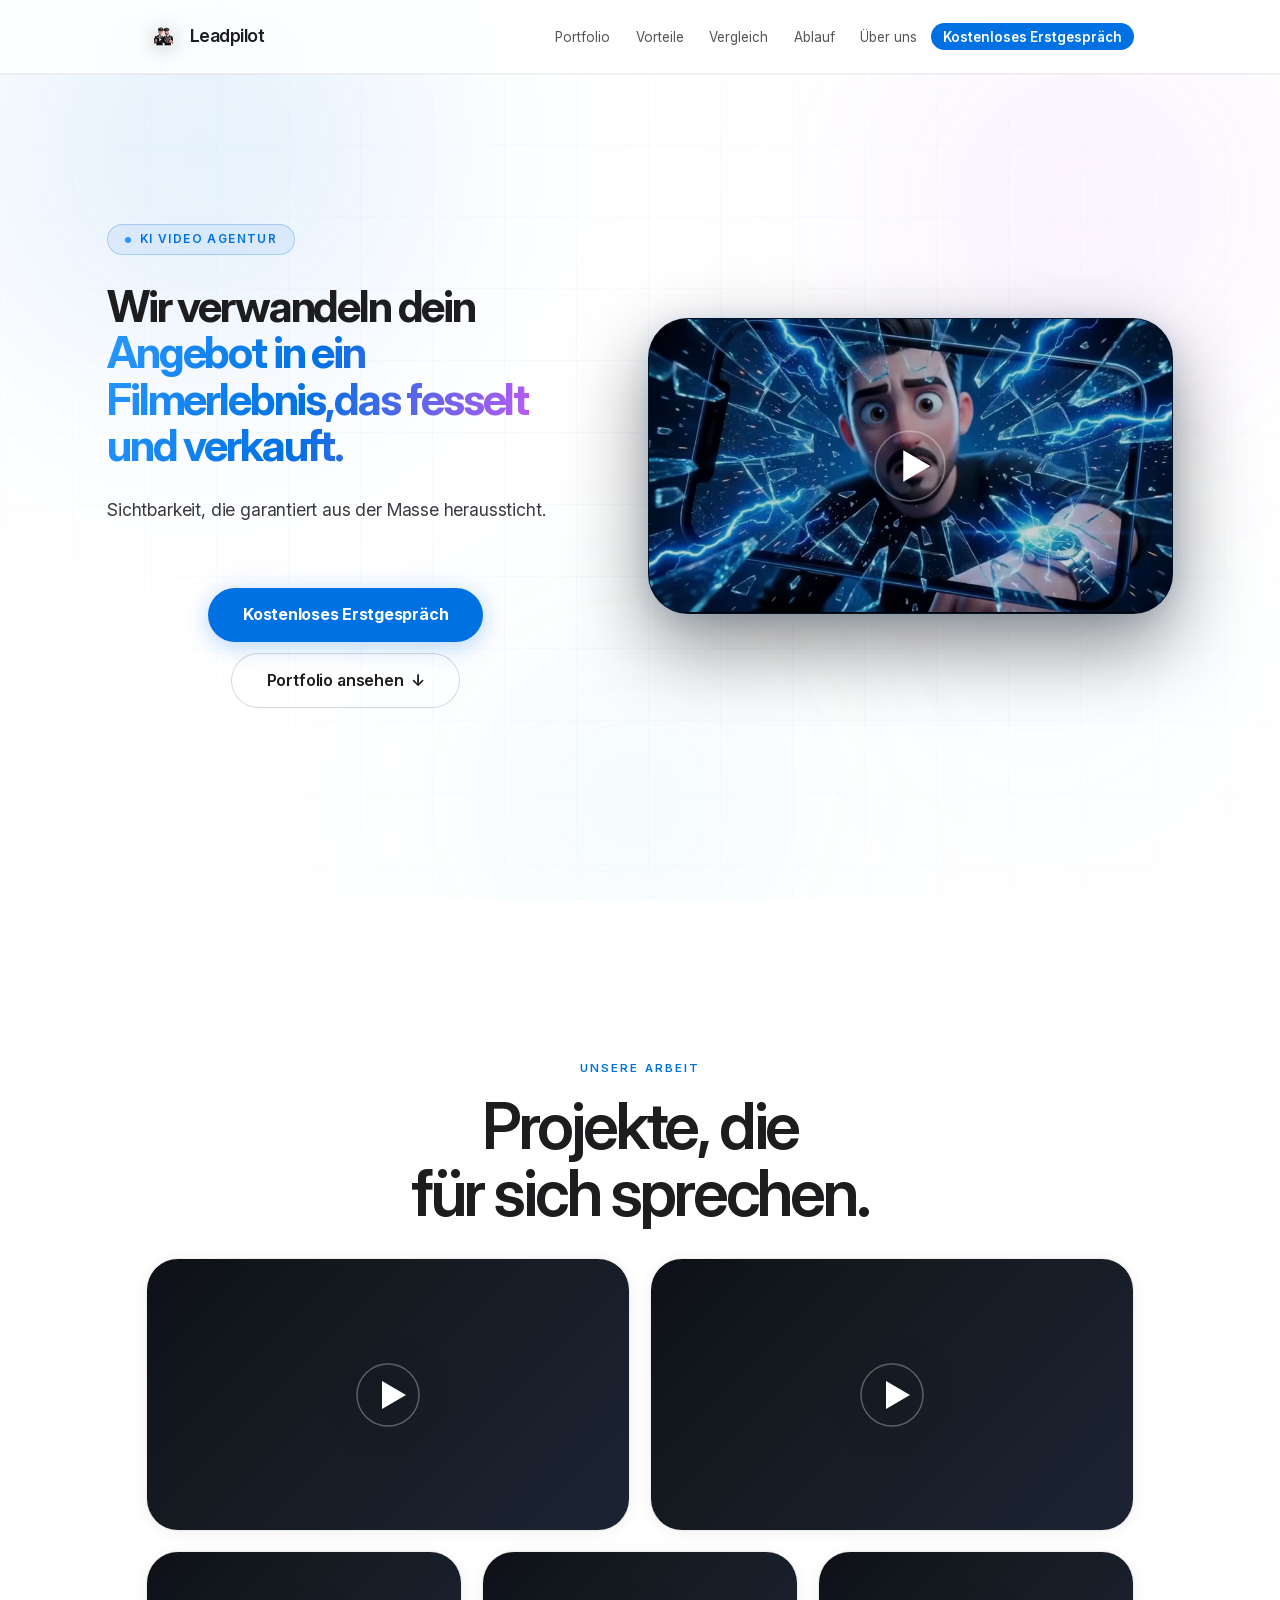
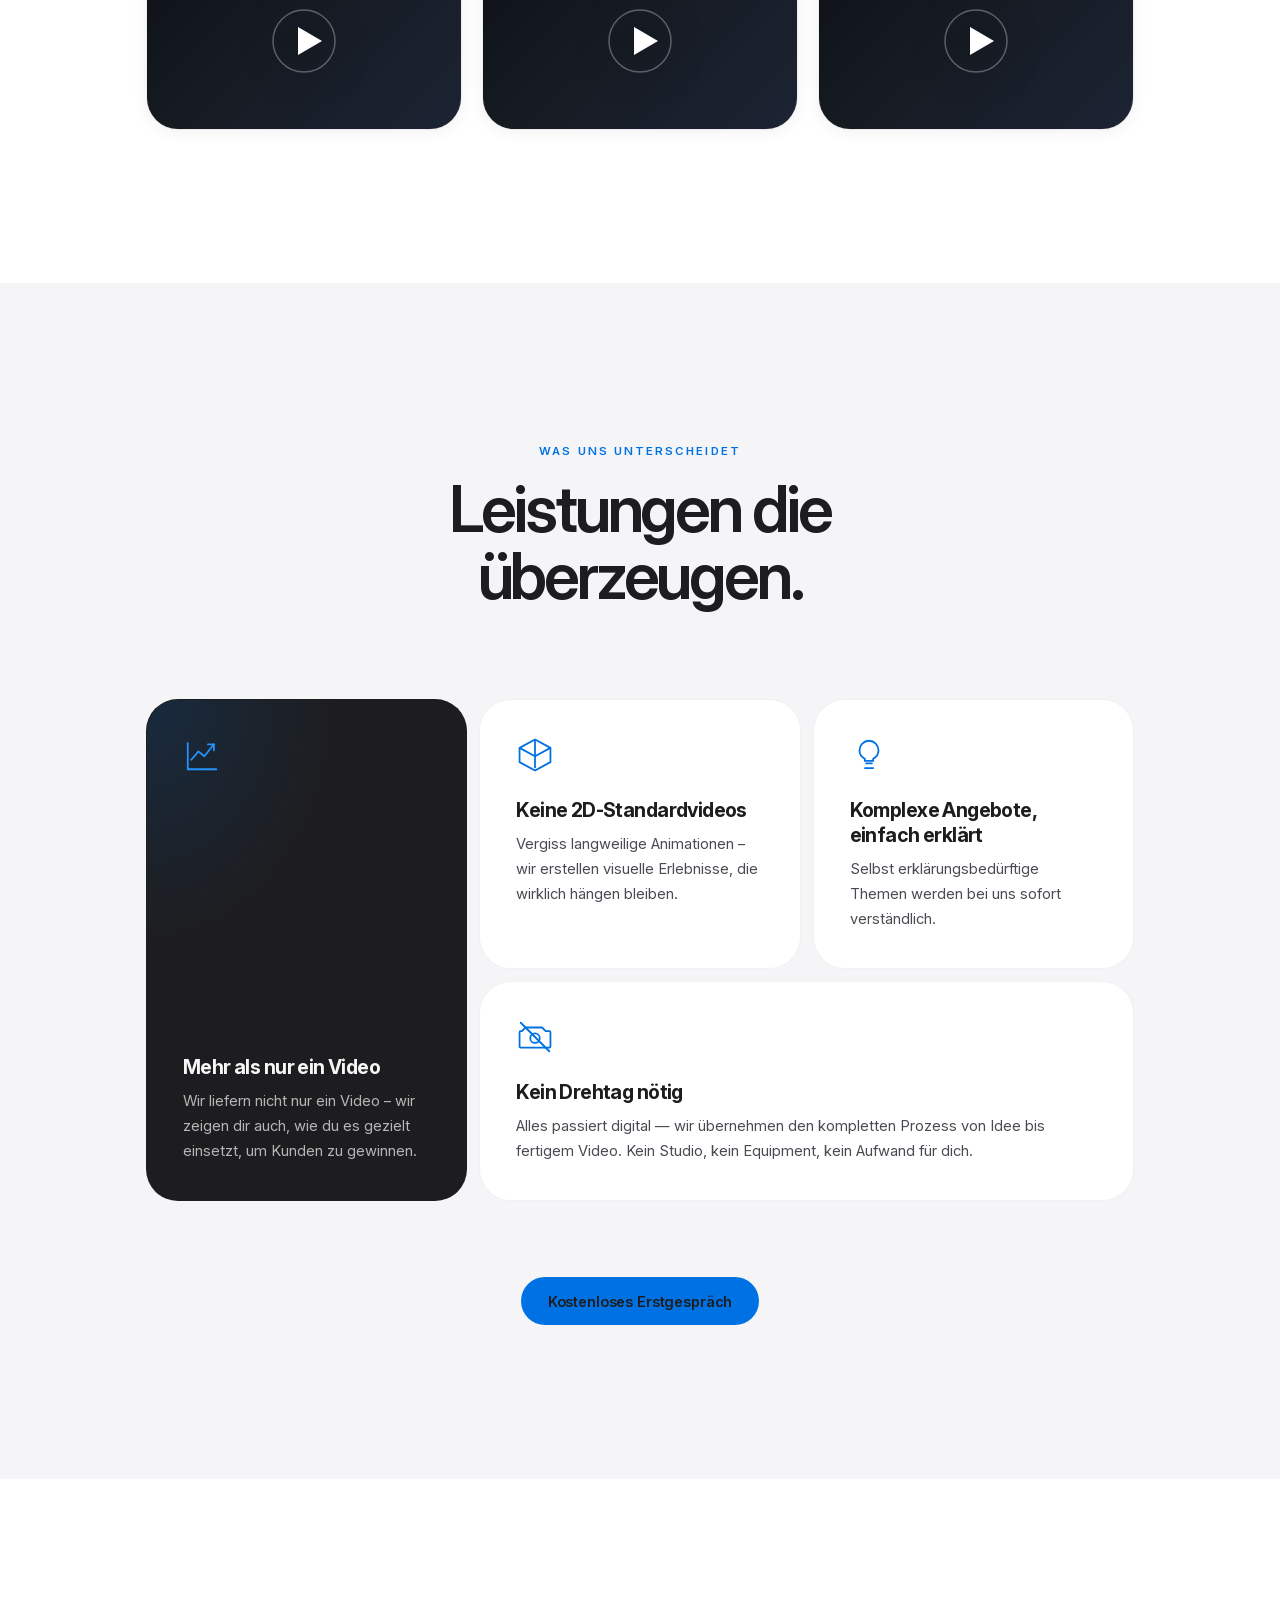
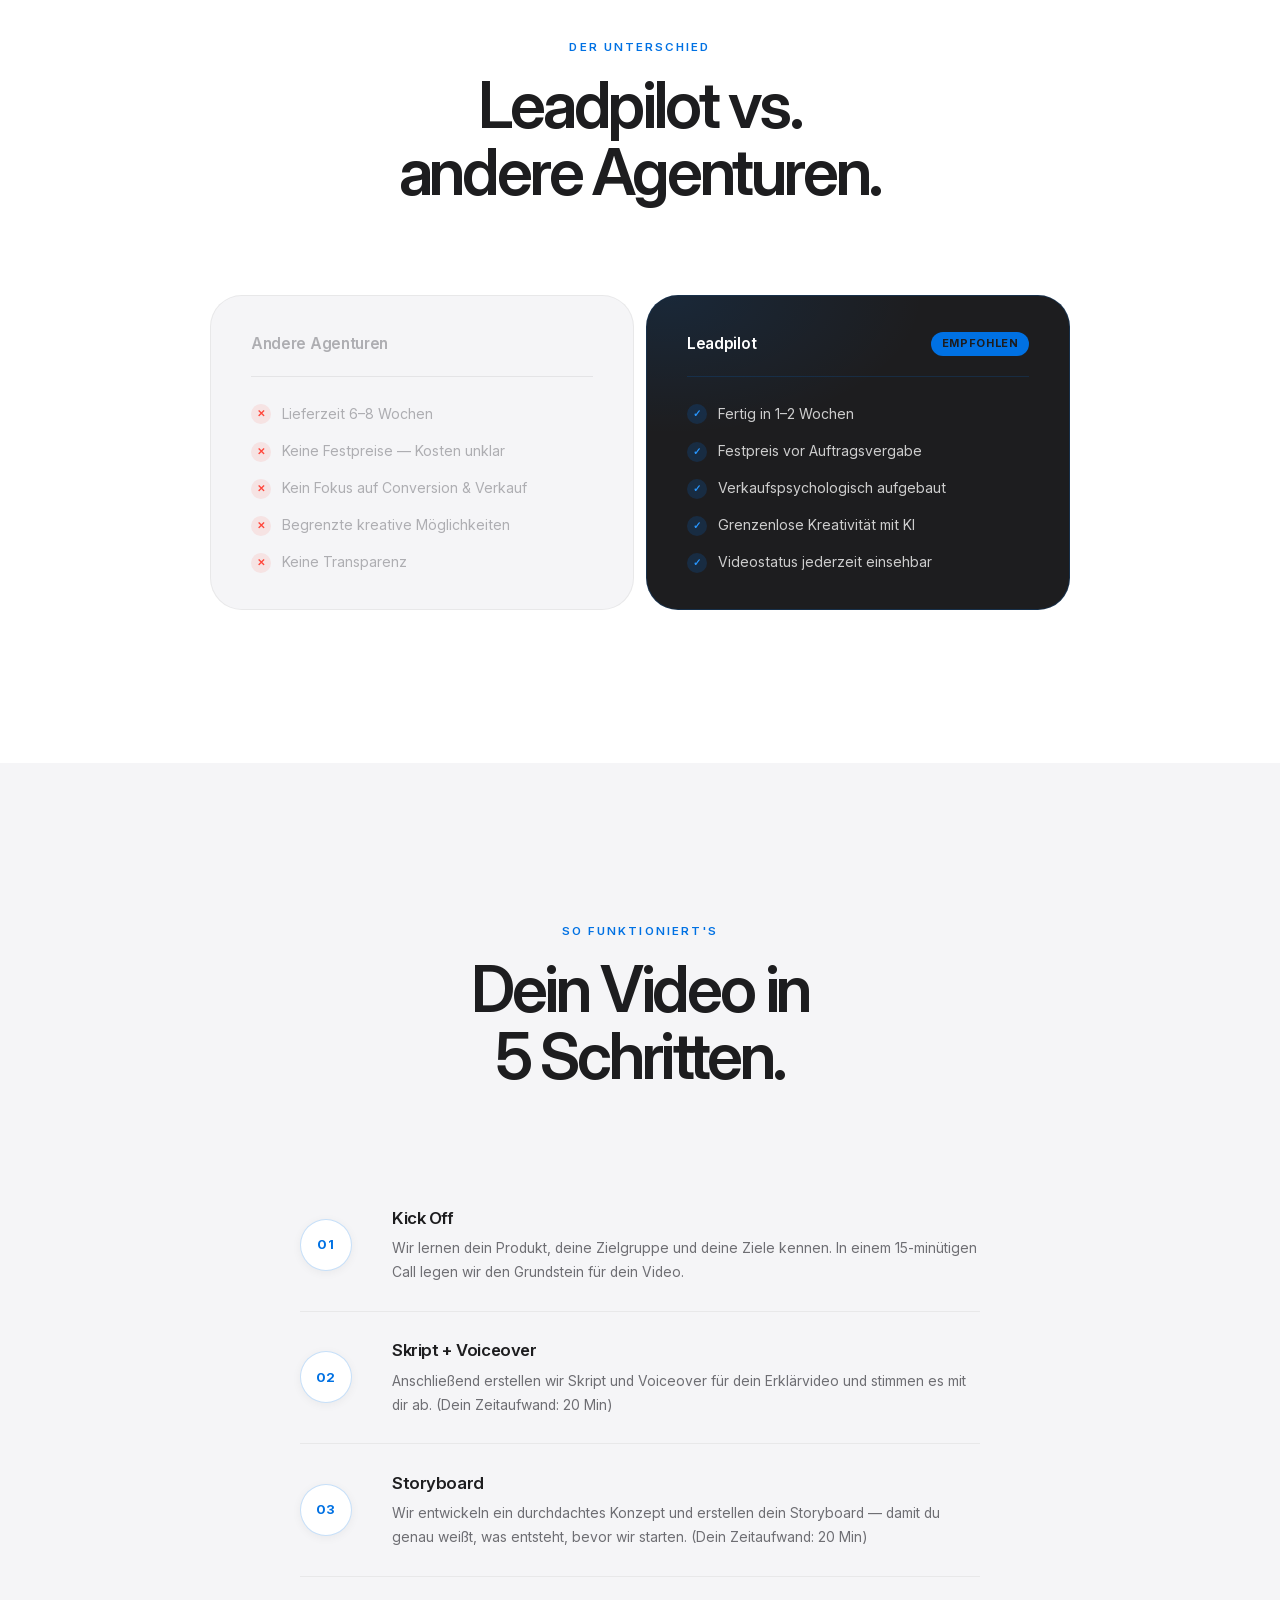
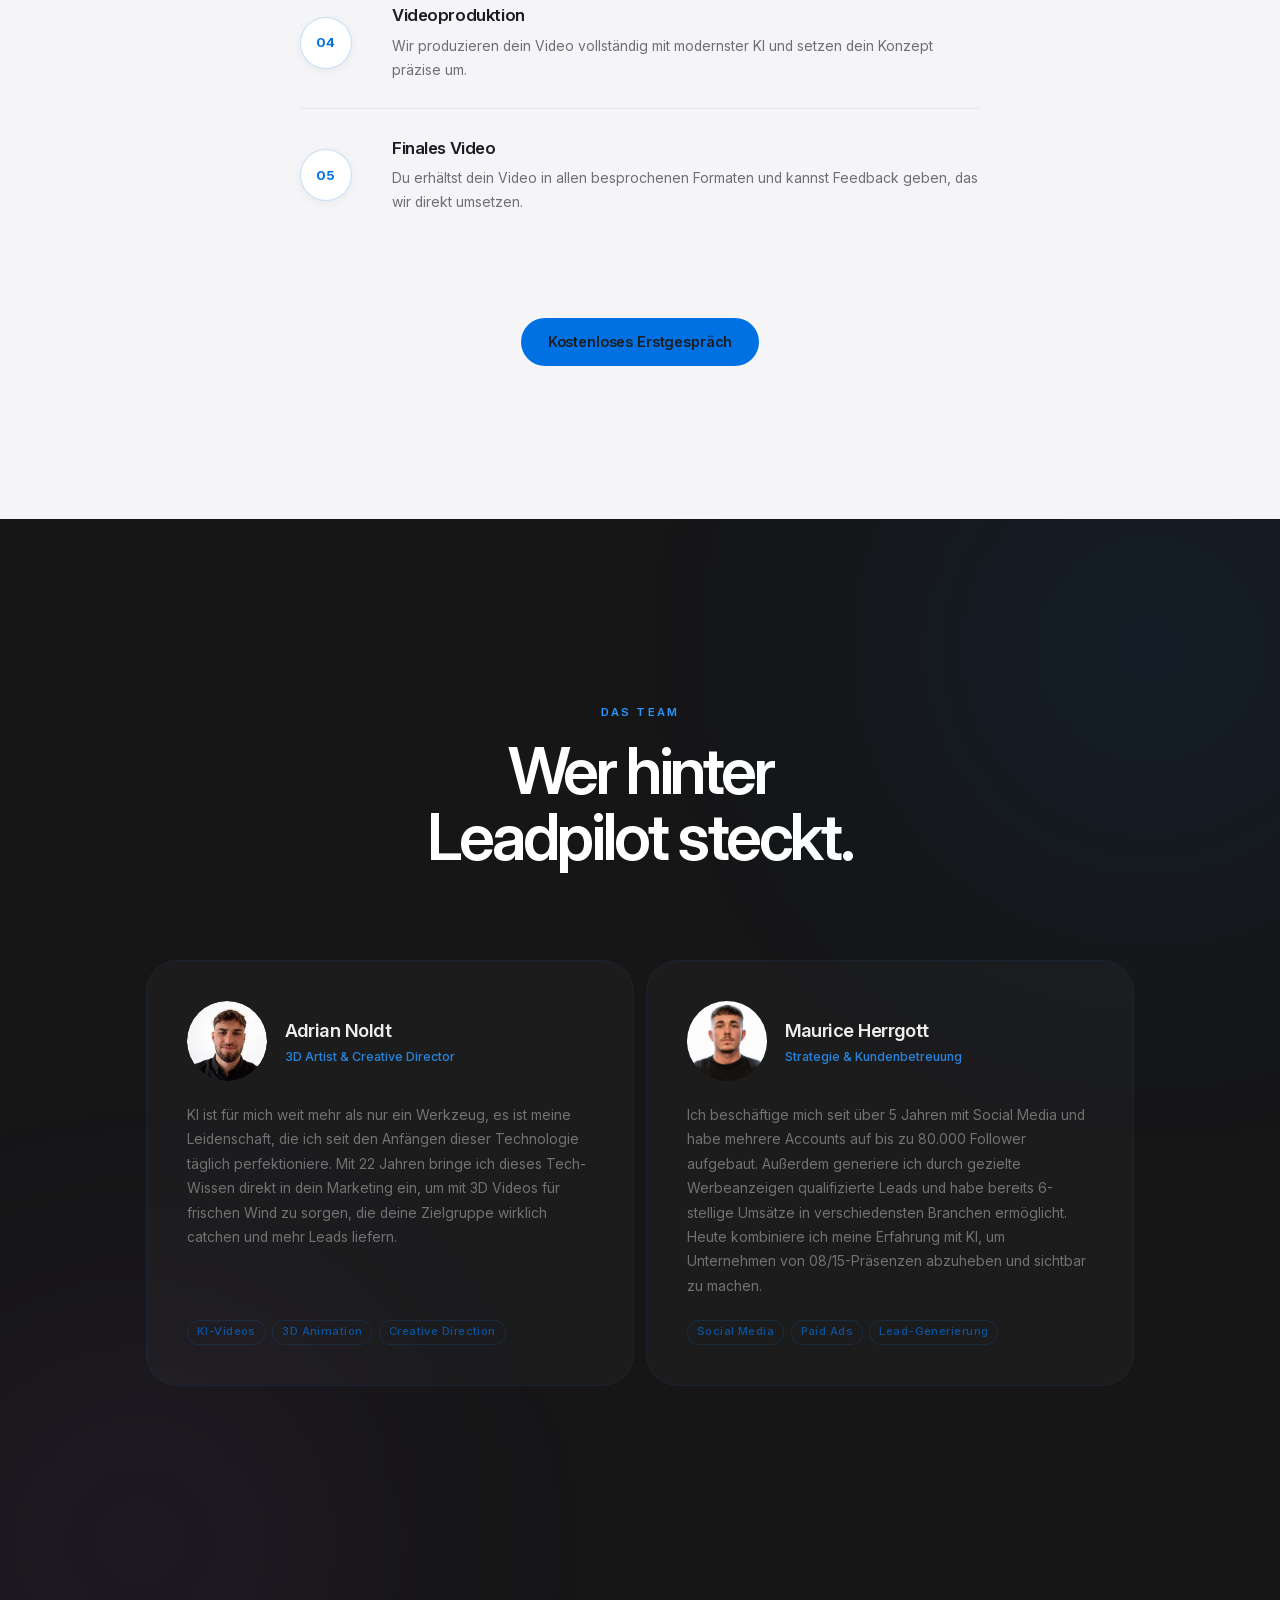
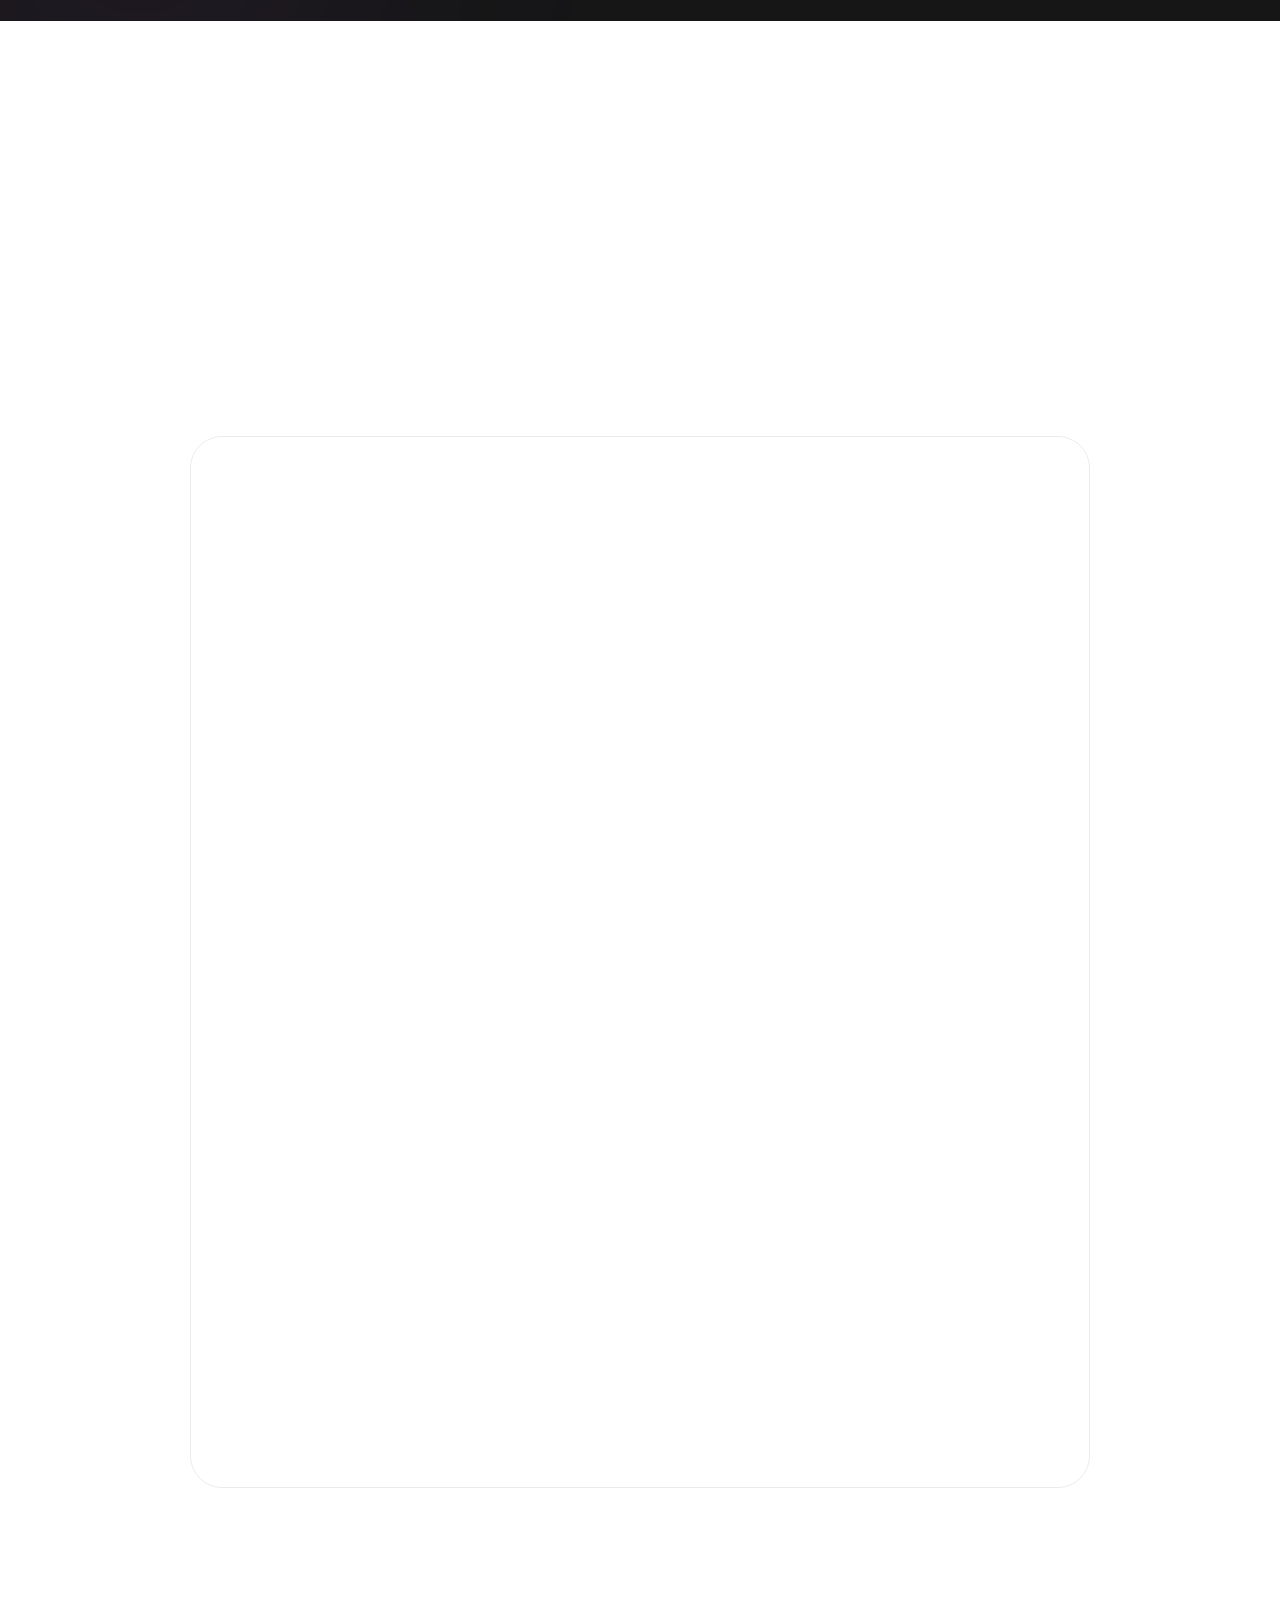
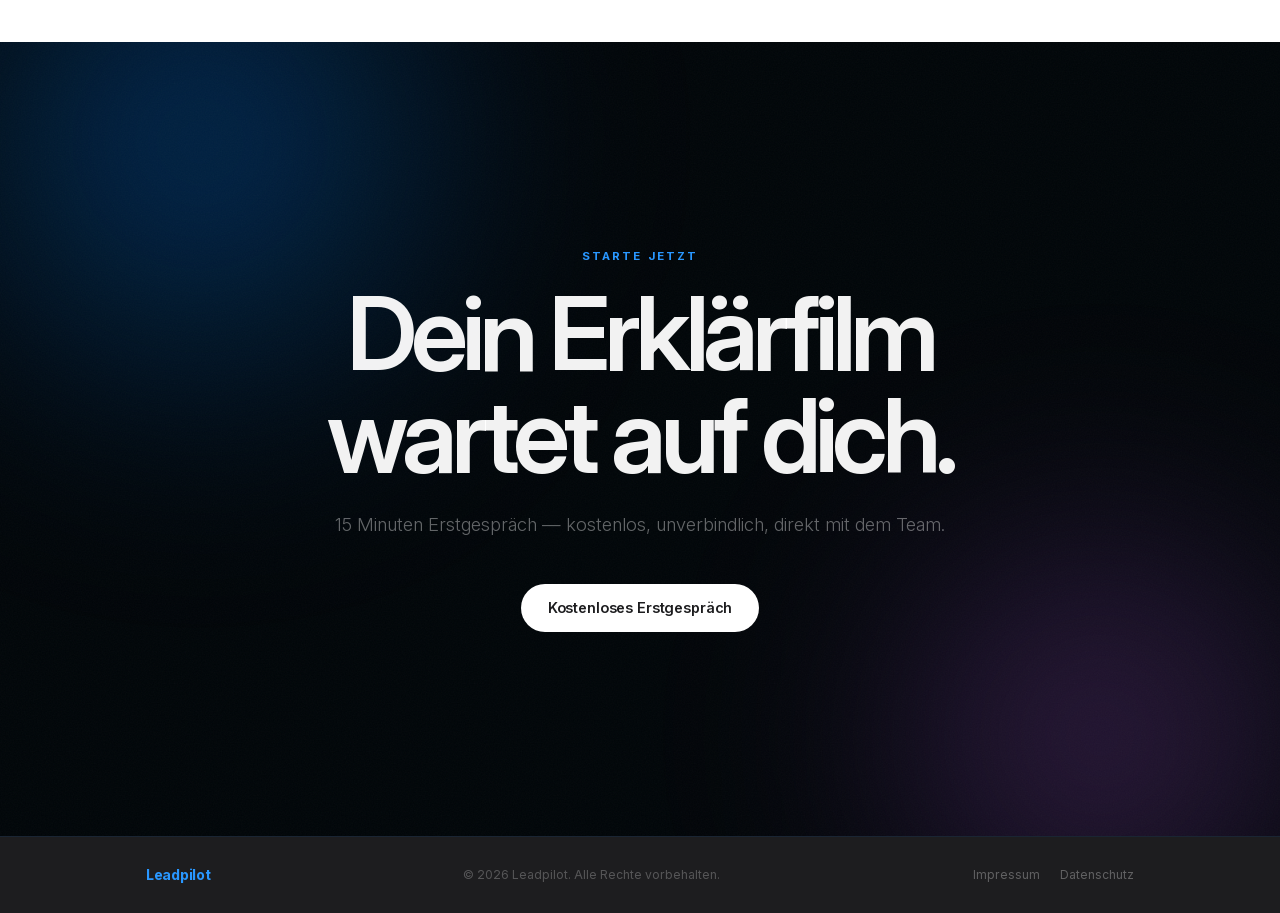
==== index.html @ 6af8ed07 "Hero bild" ====
<!DOCTYPE html>
<html lang="de">
<head>
  <meta charset="UTF-8">
  <meta name="viewport" content="width=device-width, initial-scale=1.0">
  <title>Leadpilot — KI-Erklärvideos, die fesseln und verkaufen</title>
  <meta name="description" content="Leadpilot verwandelt dein Angebot mit KI-Erklärvideos in ein Erlebnis, das fesselt und verkauft. Kein Drehtag, Festpreis, fertig in 1–2 Wochen.">
  <link rel="canonical" href="https://leadpilot.de">
  <link rel="icon" type="image/png" sizes="32x32" href="assets/images/favicon-32x32.png">
  <link rel="apple-touch-icon" sizes="180x180" href="assets/images/apple-touch-icon.png">
  <link rel="stylesheet" href="assets/fonts/inter.css">
  <link rel="stylesheet" href="css/style.css">
</head>
<body>

  <!-- ══════════════════════════════════════
       NAVIGATION
  ══════════════════════════════════════ -->
  <nav class="nav" id="nav">
    <div class="nav__inner">
      <a href="#hero" class="nav__logo">
        <img src="assets/images/Logo-Leadpilot.png" alt="" class="nav__logo-img" aria-hidden="true">
        <span class="nav__logo-text">Leadpilot</span>
      </a>
      <ul class="nav__links">
        <li><a href="#portfolio" class="nav__link">Portfolio</a></li>
        <li><a href="#vorteile"  class="nav__link">Vorteile</a></li>
        <li><a href="#vergleich" class="nav__link">Vergleich</a></li>
        <li><a href="#ablauf"    class="nav__link">Ablauf</a></li>
        <li><a href="#about"     class="nav__link">Über uns</a></li>
        <li><a href="#contact" class="nav__link nav__link--cta">Kostenloses Erstgespräch</a></li>
      </ul>
      <button class="nav__burger" id="navBurger" aria-label="Menü öffnen">
        <span></span><span></span><span></span>
      </button>
    </div>
    <div class="nav__mobile" id="navMobile">
      <a href="#portfolio" class="nav__mobile-link">Portfolio</a>
      <a href="#vorteile"  class="nav__mobile-link">Vorteile</a>
      <a href="#vergleich" class="nav__mobile-link">Vergleich</a>
      <a href="#ablauf"    class="nav__mobile-link">Ablauf</a>
      <a href="#about"     class="nav__mobile-link">Über uns</a>
      <a href="#contact" class="nav__mobile-link nav__mobile-link--cta">Kostenloses Erstgespräch</a>
    </div>
  </nav>

  <main>

    <!-- ══════════════════════════════════════
         HERO
    ══════════════════════════════════════ -->
    <section class="hero" id="hero">
      <div class="hero__mesh" aria-hidden="true">
        <div class="hero__mesh-orb hero__mesh-orb--1"></div>
        <div class="hero__mesh-orb hero__mesh-orb--2"></div>
        <div class="hero__mesh-orb hero__mesh-orb--3"></div>
        <div class="hero__mesh-orb hero__mesh-orb--4"></div>
      </div>
      <div class="hero__grid-overlay" aria-hidden="true"></div>
      <div class="hero__noise" aria-hidden="true"></div>

      <div class="hero__layout">

        <div class="hero__content" data-parallax="0.22">
          <div class="hero__badge reveal">
            <span class="hero__badge-pulse"></span>
            KI Video Agentur
          </div>
          <h1 class="hero__headline reveal reveal--delay-1">
            Wir verwandeln dein<br>
            <em class="hero__headline-em">Angebot in ein Filmerlebnis,<br>das fesselt und verkauft.</em>
          </h1>
          <p class="hero__sub reveal reveal--delay-2">
            Sichtbarkeit, die garantiert aus der Masse heraussticht.
          </p>
        </div>

        <div class="hero__video-wrap reveal reveal--delay-2">
          <video
            class="hero__video"
            src="assets/videos/hero.mp4"
            poster="assets/images/hero-thumbnail.jpg"
            loop
            playsinline
            preload="metadata">
          </video>
          <button class="hero__video-play" aria-label="Video abspielen">
            <svg viewBox="0 0 64 64" fill="none" aria-hidden="true">
              <circle cx="32" cy="32" r="31" stroke="rgba(255,255,255,0.3)" stroke-width="1.5"/>
              <polygon points="26,18 50,32 26,46" fill="white"/>
            </svg>
          </button>
        </div>

        <div class="hero__actions reveal reveal--delay-3">
          <a href="#contact" class="btn btn--hero-primary">Kostenloses Erstgespräch</a>
          <a href="#portfolio" class="btn btn--hero-ghost">Portfolio ansehen <span aria-hidden="true">↓</span></a>
        </div>

      </div>

    </section>

    <!-- ══════════════════════════════════════
         PORTFOLIO
    ══════════════════════════════════════ -->
    <section class="portfolio" id="portfolio">
      <div class="container">
        <div class="section-header reveal">
          <p class="section-eyebrow">Unsere Arbeit</p>
          <h2 class="section-title">Projekte, die<br>für sich sprechen.</h2>
        </div>

        <div class="portfolio__grid">

          <article class="video-card reveal">
            <div class="video-card__media">
              <video class="video-card__video" src="assets/videos/portfolio-4.mp4" preload="metadata" playsinline></video>
              <button class="video-card__play" aria-label="Video abspielen">
                <svg viewBox="0 0 64 64" fill="none" aria-hidden="true"><circle cx="32" cy="32" r="31" stroke="rgba(255,255,255,0.3)" stroke-width="1.5"/><polygon points="26,18 50,32 26,46" fill="white"/></svg>
              </button>
            </div>
          </article>

          <article class="video-card reveal reveal--delay-1">
            <div class="video-card__media">
              <video class="video-card__video" src="assets/videos/portfolio-3.mp4" preload="metadata" playsinline></video>
              <button class="video-card__play" aria-label="Video abspielen">
                <svg viewBox="0 0 64 64" fill="none" aria-hidden="true"><circle cx="32" cy="32" r="31" stroke="rgba(255,255,255,0.3)" stroke-width="1.5"/><polygon points="26,18 50,32 26,46" fill="white"/></svg>
              </button>
            </div>
          </article>

          <article class="video-card reveal reveal--delay-2">
            <div class="video-card__media">
              <video class="video-card__video" src="assets/videos/portfolio-2.mp4" preload="metadata" playsinline></video>
              <button class="video-card__play" aria-label="Video abspielen">
                <svg viewBox="0 0 64 64" fill="none" aria-hidden="true"><circle cx="32" cy="32" r="31" stroke="rgba(255,255,255,0.3)" stroke-width="1.5"/><polygon points="26,18 50,32 26,46" fill="white"/></svg>
              </button>
            </div>
          </article>

          <article class="video-card reveal reveal--delay-1">
            <div class="video-card__media">
              <video class="video-card__video" src="assets/videos/portfolio-5.mp4" preload="metadata" playsinline></video>
              <button class="video-card__play" aria-label="Video abspielen">
                <svg viewBox="0 0 64 64" fill="none" aria-hidden="true"><circle cx="32" cy="32" r="31" stroke="rgba(255,255,255,0.3)" stroke-width="1.5"/><polygon points="26,18 50,32 26,46" fill="white"/></svg>
              </button>
            </div>
          </article>

          <article class="video-card reveal reveal--delay-2">
            <div class="video-card__media">
              <video class="video-card__video" src="assets/videos/portfolio-1.mp4" preload="metadata" playsinline></video>
              <button class="video-card__play" aria-label="Video abspielen">
                <svg viewBox="0 0 64 64" fill="none" aria-hidden="true"><circle cx="32" cy="32" r="31" stroke="rgba(255,255,255,0.3)" stroke-width="1.5"/><polygon points="26,18 50,32 26,46" fill="white"/></svg>
              </button>
            </div>
          </article>

        </div>

      </div>
    </section>

    <!-- ══════════════════════════════════════
         VORTEILE
    ══════════════════════════════════════ -->
    <section class="vorteile" id="vorteile">
      <div class="container">
        <div class="section-header reveal">
          <p class="section-eyebrow">Was uns unterscheidet</p>
          <h2 class="section-title">Leistungen die<br>überzeugen.</h2>
        </div>

        <div class="bento">

          <div class="bento__card bento__card--tall bento__card--accent reveal" data-hover>
            <div class="bento__card-icon">
              <svg viewBox="0 0 32 32" fill="none" stroke="currentColor" stroke-width="1.5" stroke-linecap="round" stroke-linejoin="round">
                <path d="M4 28V6"/>
                <path d="M4 28h24"/>
                <path d="M7 20l6-7 5 4 8-10"/>
                <path d="M21 7h5v5"/>
              </svg>
            </div>
            <div class="bento__card-body">
              <h3 class="bento__card-title">Mehr als nur ein Video</h3>
              <p class="bento__card-text">Wir liefern nicht nur ein Video – wir zeigen dir auch, wie du es gezielt einsetzt, um Kunden zu gewinnen.</p>
            </div>
            <div class="bento__card-gradient" aria-hidden="true"></div>
          </div>

          <div class="bento__card reveal reveal--delay-1" data-hover>
            <div class="bento__card-icon">
              <svg viewBox="0 0 32 32" fill="none" stroke="currentColor" stroke-width="1.5">
                <path d="M16 3l13 7v12l-13 7L3 22V10z"/>
                <path d="M16 3v24"/>
                <path d="M3 10l13 7 13-7"/>
              </svg>
            </div>
            <h3 class="bento__card-title">Keine 2D-Standardvideos</h3>
            <p class="bento__card-text">Vergiss langweilige Animationen – wir erstellen visuelle Erlebnisse, die wirklich hängen bleiben.</p>
          </div>

          <div class="bento__card reveal reveal--delay-2" data-hover>
            <div class="bento__card-icon">
              <svg viewBox="0 0 32 32" fill="none" stroke="currentColor" stroke-width="1.5">
                <path d="M12 27h8M13 23h6"/>
                <path d="M16 4a8 8 0 0 1 8 8c0 3.2-1.8 5.8-4.5 7.2V21h-7v-1.8C9.8 17.8 8 15.2 8 12a8 8 0 0 1 8-8z"/>
              </svg>
            </div>
            <h3 class="bento__card-title">Komplexe Angebote, einfach erklärt</h3>
            <p class="bento__card-text">Selbst erklärungsbedürftige Themen werden bei uns sofort verständlich.</p>
          </div>

          <div class="bento__card bento__card--wide reveal reveal--delay-1" data-hover>
            <div class="bento__card-icon">
              <svg viewBox="0 0 32 32" fill="none" stroke="currentColor" stroke-width="1.5" stroke-linecap="round">
                <path d="M3 11h2l3-3h14l3 3h3a1 1 0 0 1 1 1v12a1 1 0 0 1-1 1H4a1 1 0 0 1-1-1V12a1 1 0 0 1 1-1z"/>
                <circle cx="16" cy="17" r="4"/>
                <line x1="4" y1="4" x2="28" y2="28"/>
              </svg>
            </div>
            <h3 class="bento__card-title">Kein Drehtag nötig</h3>
            <p class="bento__card-text">Alles passiert digital — wir übernehmen den kompletten Prozess von Idee bis fertigem Video. Kein Studio, kein Equipment, kein Aufwand für dich.</p>
          </div>

        </div>

        <div class="section-cta reveal">
          <a href="#contact" class="btn btn--primary">Kostenloses Erstgespräch</a>
        </div>

      </div>
    </section>

    <!-- ══════════════════════════════════════
         VERGLEICH
    ══════════════════════════════════════ -->
    <section class="vergleich" id="vergleich">
      <div class="container">
        <div class="section-header reveal">
          <p class="section-eyebrow">Der Unterschied</p>
          <h2 class="section-title">Leadpilot vs.<br>andere Agenturen.</h2>
        </div>

        <div class="comparison">

          <div class="comparison__card comparison__card--other reveal reveal--delay-1" data-hover>
            <div class="comparison__card-head">
              <h3>Andere Agenturen</h3>
            </div>
            <ul class="comparison__list">
<li class="comparison__item comparison__item--con">Lieferzeit 6–8 Wochen</li>
              <li class="comparison__item comparison__item--con">Keine Festpreise — Kosten unklar</li>
              <li class="comparison__item comparison__item--con">Kein Fokus auf Conversion &amp; Verkauf</li>
              <li class="comparison__item comparison__item--con">Begrenzte kreative Möglichkeiten</li>
              <li class="comparison__item comparison__item--con">Keine Transparenz</li>
            </ul>
          </div>

          <div class="comparison__card comparison__card--us reveal reveal--delay-2" data-hover>
            <div class="comparison__card-head">
              <h3>Leadpilot</h3>
              <span class="comparison__badge">Empfohlen</span>
            </div>
            <ul class="comparison__list">
<li class="comparison__item comparison__item--pro">Fertig in 1–2 Wochen</li>
              <li class="comparison__item comparison__item--pro">Festpreis vor Auftragsvergabe</li>
              <li class="comparison__item comparison__item--pro">Verkaufspsychologisch aufgebaut</li>
              <li class="comparison__item comparison__item--pro">Grenzenlose Kreativität mit KI</li>
              <li class="comparison__item comparison__item--pro">Videostatus jederzeit einsehbar</li>
            </ul>
          </div>

        </div>

      </div>
    </section>

    <!-- ══════════════════════════════════════
         ABLAUF
    ══════════════════════════════════════ -->
    <section class="ablauf" id="ablauf">
      <div class="container">
        <div class="section-header reveal">
          <p class="section-eyebrow">So funktioniert's</p>
          <h2 class="section-title">Dein Video in<br>5 Schritten.</h2>
        </div>

        <div class="process">
          <div class="process__step reveal">
            <div class="process__num">01</div>
            <div class="process__body">
              <h3 class="process__title">Kick Off</h3>
              <p class="process__text">Wir lernen dein Produkt, deine Zielgruppe und deine Ziele kennen. In einem 15-minütigen Call legen wir den Grundstein für dein Video.</p>
            </div>
          </div>
          <div class="process__step reveal reveal--delay-1">
            <div class="process__num">02</div>
            <div class="process__body">
              <h3 class="process__title">Skript + Voiceover</h3>
              <p class="process__text">Anschließend erstellen wir Skript und Voiceover für dein Erklärvideo und stimmen es mit dir ab. (Dein Zeitaufwand: 20 Min)</p>
            </div>
          </div>
          <div class="process__step reveal reveal--delay-2">
            <div class="process__num">03</div>
            <div class="process__body">
              <h3 class="process__title">Storyboard</h3>
              <p class="process__text">Wir entwickeln ein durchdachtes Konzept und erstellen dein Storyboard — damit du genau weißt, was entsteht, bevor wir starten. (Dein Zeitaufwand: 20 Min)</p>
            </div>
          </div>
          <div class="process__step reveal reveal--delay-3">
            <div class="process__num">04</div>
            <div class="process__body">
              <h3 class="process__title">Videoproduktion</h3>
              <p class="process__text">Wir produzieren dein Video vollständig mit modernster KI und setzen dein Konzept präzise um.</p>
            </div>
          </div>
          <div class="process__step reveal reveal--delay-3">
            <div class="process__num">05</div>
            <div class="process__body">
              <h3 class="process__title">Finales Video</h3>
              <p class="process__text">Du erhältst dein Video in allen besprochenen Formaten und kannst Feedback geben, das wir direkt umsetzen.</p>
            </div>
          </div>
        </div>

        <div class="section-cta reveal">
          <a href="#contact" class="btn btn--primary">Kostenloses Erstgespräch</a>
        </div>
      </div>
    </section>

    <!-- ══════════════════════════════════════
         ÜBER UNS
    ══════════════════════════════════════ -->
    <section class="about" id="about">
      <div class="about__glow about__glow--1" aria-hidden="true"></div>
      <div class="about__glow about__glow--2" aria-hidden="true"></div>
      <div class="container">
        <div class="section-header section-header--light reveal">
          <p class="section-eyebrow section-eyebrow--light">Das Team</p>
          <h2 class="section-title section-title--light">Wer hinter<br>Leadpilot steckt.</h2>
        </div>

        <div class="about__cards">
          <div class="person-card reveal reveal--delay-1" data-hover>
            <div class="person-card__top">
              <div class="person-card__avatar">
                <img src="assets/images/Adrian.jpeg" alt="Adrian">
              </div>
              <div class="person-card__meta">
                <h3 class="person-card__name">Adrian Noldt</h3>
                <p class="person-card__role">3D Artist &amp; Creative Director</p>
              </div>
            </div>
            <p class="person-card__bio">KI ist für mich weit mehr als nur ein Werkzeug, es ist meine Leidenschaft, die ich seit den Anfängen dieser Technologie täglich perfektioniere. Mit 22 Jahren bringe ich dieses Tech-Wissen direkt in dein Marketing ein, um mit 3D Videos für frischen Wind zu sorgen, die deine Zielgruppe wirklich catchen und mehr Leads liefern.</p>
            <div class="person-card__tags">
              <span class="tag">KI-Videos</span>
              <span class="tag">3D Animation</span>
              <span class="tag">Creative Direction</span>
            </div>
          </div>

          <div class="person-card reveal reveal--delay-2" data-hover>
            <div class="person-card__top">
              <div class="person-card__avatar">
                <img src="assets/images/Maurice.png" alt="Maurice">
              </div>
              <div class="person-card__meta">
                <h3 class="person-card__name">Maurice Herrgott</h3>
                <p class="person-card__role">Strategie &amp; Kundenbetreuung</p>
              </div>
            </div>
            <p class="person-card__bio">Ich beschäftige mich seit über 5 Jahren mit Social Media und habe mehrere Accounts auf bis zu 80.000 Follower aufgebaut. Außerdem generiere ich durch gezielte Werbeanzeigen qualifizierte Leads und habe bereits 6-stellige Umsätze in verschiedensten Branchen ermöglicht. Heute kombiniere ich meine Erfahrung mit KI, um Unternehmen von 08/15-Präsenzen abzuheben und sichtbar zu machen.</p>
            <div class="person-card__tags">
              <span class="tag">Social Media</span>
              <span class="tag">Paid Ads</span>
              <span class="tag">Lead-Generierung</span>
            </div>
          </div>
        </div>

      </div>
    </section>

    <!-- ══════════════════════════════════════
         CONTACT
    ══════════════════════════════════════ -->
    <section class="contact" id="contact">
      <div class="container">
        <div class="section-header reveal">
          <p class="section-eyebrow">Kontakt</p>
          <h2 class="section-title">Termin buchen.<br>Kostenlos &amp; unverbindlich.</h2>
        </div>

          <!-- Calendly -->
          <div class="contact__calendly">
            <div class="calendly-inline-widget" data-url="https://calendly.com/leadpilot-de/30min?hide_gdpr_banner=1" style="min-width:320px;height:1050px;"></div>
            <script type="text/javascript" src="https://assets.calendly.com/assets/external/widget.js" async></script>
          </div>
      </div>
    </section>

    <!-- ══════════════════════════════════════
         CTA BANNER
    ══════════════════════════════════════ -->
    <section class="cta-banner">
      <div class="cta-banner__mesh" aria-hidden="true">
        <div class="cta-banner__orb cta-banner__orb--1"></div>
        <div class="cta-banner__orb cta-banner__orb--2"></div>
      </div>
      <div class="cta-banner__noise" aria-hidden="true"></div>
      <div class="container">
        <div class="cta-banner__inner reveal">
          <p class="cta-banner__eyebrow">Starte jetzt</p>
          <h2 class="cta-banner__title">Dein Erklärfilm<br>wartet auf dich.</h2>
          <p class="cta-banner__sub">15 Minuten Erstgespräch — kostenlos, unverbindlich, direkt mit dem Team.</p>
          <a href="#contact" class="btn btn--white">Kostenloses Erstgespräch</a>
        </div>
      </div>
    </section>

  </main>

  <!-- VIDEO LIGHTBOX -->
  <div class="video-modal" id="videoModal" role="dialog" aria-modal="true" aria-label="Video" hidden>
    <div class="video-modal__backdrop"></div>
    <div class="video-modal__box">
      <button class="video-modal__close" aria-label="Schließen">
        <svg viewBox="0 0 24 24" fill="none" stroke="currentColor" stroke-width="2" stroke-linecap="round" aria-hidden="true"><line x1="18" y1="6" x2="6" y2="18"/><line x1="6" y1="6" x2="18" y2="18"/></svg>
      </button>
      <video class="video-modal__video" controls playsinline></video>
    </div>
  </div>

  <!-- ══════════════════════════════════════
       FOOTER
  ══════════════════════════════════════ -->
  <footer class="footer">
    <div class="container">
      <div class="footer__inner">
        <a href="#hero" class="footer__brand">Leadpilot</a>
        <p class="footer__copy">© 2026 Leadpilot. Alle Rechte vorbehalten.</p>
        <nav class="footer__nav" aria-label="Footer-Navigation">
          <a href="#">Impressum</a>
          <a href="#">Datenschutz</a>
        </nav>
      </div>
    </div>
  </footer>

  <script src="js/main.js" defer></script>
</body>
</html>
---- assets/fonts/inter.css ----
/* Inter — lokal gehostet, kein Google-Server-Kontakt */
@font-face {
  font-family: 'Inter';
  font-style: normal;
  font-weight: 300 700;
  font-display: swap;
  src: url('inter-latin.woff2') format('woff2');
  unicode-range: U+0000-00FF, U+0131, U+0152-0153, U+02BB-02BC, U+02C6, U+02DA,
    U+02DC, U+0304, U+0308, U+0329, U+2000-206F, U+20AC, U+2122, U+2191,
    U+2193, U+2212, U+2215, U+FEFF, U+FFFD;
}
@font-face {
  font-family: 'Inter';
  font-style: italic;
  font-weight: 400;
  font-display: swap;
  src: url('inter-latin-italic.woff2') format('woff2');
  unicode-range: U+0000-00FF, U+0131, U+0152-0153, U+02BB-02BC, U+02C6, U+02DA,
    U+02DC, U+0304, U+0308, U+0329, U+2000-206F, U+20AC, U+2122, U+2191,
    U+2193, U+2212, U+2215, U+FEFF, U+FFFD;
}
---- css/style.css ----
/* ═══════════════════════════════════════════════════════════════
   LEADPILOT — Apple-Grade Design System
   Philosophie: Weniger, aber besser. Jedes Element verdient seinen Platz.
   ═══════════════════════════════════════════════════════════════ */

/* ── Reset ── */
*, *::before, *::after { box-sizing: border-box; margin: 0; padding: 0; }

/* ── Design Tokens ── */
:root {
  /* Neutrale Basis — Apple */
  --c-black:      #000000;
  --c-dark:       #1d1d1f;
  --c-dark-2:     #161617;
  --c-white:      #ffffff;
  --c-off-white:  #f5f5f7;
  --c-gray-1:     #f5f5f7;   /* hellster Hintergrund */
  --c-gray-2:     #e8e8ed;
  --c-gray-3:     #aeaeb2;
  --c-gray-4:     #6e6e73;   /* Body-Text auf hell */

  /* Apple Akzente */
  --c-blue:       #0071e3;
  --c-blue-light: #2997ff;
  --c-purple:     #bf5af2;
  --c-cyan:       #32ade6;

  /* Semantisch */
  --c-green:  #34c759;
  --c-red:    #ff453a;

  --font: 'Inter', -apple-system, BlinkMacSystemFont, 'SF Pro Display', sans-serif;

  --max-w:   1100px;
  --pad:     clamp(1.75rem, 5vw, 3.5rem);
  --r-sm:    10px;
  --r-md:    18px;
  --r-lg:    24px;
  --r-xl:    32px;
  --r-2xl:   40px;

  --ease-out:    cubic-bezier(0.16, 1, 0.3, 1);
  --ease-spring: cubic-bezier(0.34, 1.56, 0.64, 1);
  --ease-apple:  cubic-bezier(0.42, 0, 0.58, 1);
  --t-xs:  0.12s;
  --t-sm:  0.22s;
  --t-md:  0.42s;
  --t-lg:  0.72s;
}

/* ── Base ── */
html {
  scroll-behavior: smooth;
  -webkit-text-size-adjust: 100%;
  font-feature-settings: "cv01","cv03","cv04","ss01";
}
body {
  font-family: var(--font);
  background: var(--c-white);
  color: var(--c-dark);
  line-height: 1.6;
  overflow-x: hidden;
  -webkit-font-smoothing: antialiased;
  -moz-osx-font-smoothing: grayscale;
}
img    { display: block; max-width: 100%; }
a      { color: inherit; text-decoration: none; }
button { cursor: pointer; border: none; background: none; font: inherit; }
ul     { list-style: none; }

.container {
  max-width: var(--max-w);
  margin-inline: auto;
  padding-inline: var(--pad);
}

/* ═══════════════════════════════════════════════════════════════
   SCROLL REVEAL
   ═══════════════════════════════════════════════════════════════ */
.reveal {
  opacity: 0;
  transform: translateY(28px);
  transition:
    opacity var(--t-lg) var(--ease-out),
    transform var(--t-lg) var(--ease-out);
}
.reveal--delay-1 { transition-delay: 0.07s; }
.reveal--delay-2 { transition-delay: 0.14s; }
.reveal--delay-3 { transition-delay: 0.21s; }
.reveal.is-visible { opacity: 1; transform: none; }

/* ═══════════════════════════════════════════════════════════════
   TYPOGRAPHY HELPERS
   ═══════════════════════════════════════════════════════════════ */
.section-eyebrow {
  display: inline-block;
  font-size: 0.72rem;
  font-weight: 600;
  letter-spacing: 0.18em;
  text-transform: uppercase;
  color: var(--c-blue);
  margin-bottom: 1rem;
}
.section-eyebrow--light { color: var(--c-blue-light); }

.section-title {
  font-size: clamp(2.4rem, 5.5vw, 4rem);
  font-weight: 600;
  letter-spacing: -0.05em;
  line-height: 1.04;
  color: var(--c-dark);
}
.section-title--light { color: var(--c-white); }

.section-header {
  text-align: center;
  margin-bottom: clamp(3.5rem, 7vw, 6rem);
}
.section-header .section-sub {
  margin-top: 1.1rem;
  font-size: clamp(1rem, 2vw, 1.2rem);
  color: var(--c-gray-4);
  line-height: 1.65;
  max-width: 540px;
  margin-inline: auto;
}
.section-header--light .section-sub { color: rgba(255,255,255,0.42); }

/* ═══════════════════════════════════════════════════════════════
   BUTTONS — Apple Pill-Style
   ═══════════════════════════════════════════════════════════════ */
.btn {
  display: inline-flex;
  align-items: center;
  gap: 0.45rem;
  padding: 0.78rem 1.65rem;
  border-radius: 980px;
  font-size: 0.9rem;
  font-weight: 600;
  letter-spacing: -0.01em;
  white-space: nowrap;
  transition:
    background var(--t-sm) var(--ease-apple),
    box-shadow var(--t-sm) var(--ease-apple),
    transform var(--t-sm) var(--ease-apple),
    opacity var(--t-sm);
}
.btn:hover  { transform: scale(1.022); }
.btn:active { transform: scale(0.978); }

.btn--hero-primary {
  background: var(--c-blue);
  color: var(--c-white);
  font-weight: 700;
  letter-spacing: -0.015em;
  box-shadow: 0 4px 24px rgba(0,113,227,0.3);
}
.btn--hero-primary:hover {
  background: var(--c-blue-light);
  box-shadow: 0 8px 36px rgba(0,113,227,0.4);
}

.btn--hero-ghost {
  background: transparent;
  color: var(--c-dark);
  box-shadow: inset 0 0 0 1px rgba(0,0,0,0.15);
}
.btn--hero-ghost:hover {
  background: rgba(0,0,0,0.04);
  box-shadow: inset 0 0 0 1px rgba(0,0,0,0.22);
}

.btn--primary {
  background: var(--c-blue);
  color: var(--c-dark);
}
.btn--primary:hover {
  background: var(--c-blue-light);
  box-shadow: 0 6px 28px rgba(0,113,227,0.35);
}

.btn--dark {
  background: var(--c-dark);
  color: var(--c-white);
}
.btn--dark:hover {
  background: #2a2a2e;
  box-shadow: 0 6px 28px rgba(0,0,0,0.28);
}

.btn--white {
  background: var(--c-white);
  color: var(--c-dark);
}
.btn--white:hover {
  background: var(--c-off-white);
  box-shadow: 0 8px 32px rgba(0,0,0,0.18);
}

.btn--full { width: 100%; justify-content: center; }

.section-cta {
  text-align: center;
  margin-top: clamp(3rem, 6vw, 5rem);
}

/* ═══════════════════════════════════════════════════════════════
   NAVIGATION — Floating Glass Bar
   ═══════════════════════════════════════════════════════════════ */
.nav {
  position: fixed;
  inset-block-start: 0;
  inset-inline: 0;
  z-index: 200;
  background: rgba(255,255,255,0.82);
  backdrop-filter: saturate(180%) blur(20px);
  -webkit-backdrop-filter: saturate(180%) blur(20px);
  border-bottom: 1px solid rgba(0,0,0,0.06);
  box-shadow: 0 1px 0 rgba(0,0,0,0.04);
  transition:
    background var(--t-md) var(--ease-apple),
    border-color var(--t-md) var(--ease-apple),
    box-shadow var(--t-md) var(--ease-apple);
}

/* Über hellem Hero */
.nav--dark .nav__logo        { color: var(--c-dark); }
.nav--dark .nav__link        { color: var(--c-dark); opacity: 0.75; }
.nav--dark .nav__link:hover  { color: var(--c-dark); opacity: 1; background: rgba(0,0,0,0.04); }
.nav--dark .nav__link--cta         { background: var(--c-blue); color: var(--c-white); box-shadow: none; opacity: 1; }
.nav--dark .nav__link--cta:hover   { background: var(--c-blue-light); color: var(--c-white); opacity: 1; }
.nav--dark .nav__burger span { background: var(--c-dark); }

/* Gescrollt – warmes Frosted Glass */
.nav.is-scrolled {
  background: rgba(245,245,247,0.86);
  backdrop-filter: saturate(180%) blur(24px);
  -webkit-backdrop-filter: saturate(180%) blur(24px);
  border-color: rgba(0,0,0,0.06);
  box-shadow: 0 1px 0 rgba(0,0,0,0.04);
}
.nav.is-scrolled .nav__logo        { color: var(--c-dark); }
.nav.is-scrolled .nav__link        { color: var(--c-dark); opacity: 0.75; }
.nav.is-scrolled .nav__link:hover  { opacity: 1; background: rgba(0,0,0,0.04); }
.nav.is-scrolled .nav__link--cta         { background: var(--c-blue); color: var(--c-white); box-shadow: none; opacity: 1; }
.nav.is-scrolled .nav__link--cta:hover   { background: var(--c-blue-light); }
.nav.is-scrolled .nav__burger span { background: var(--c-dark); }

.nav__inner {
  max-width: var(--max-w);
  margin-inline: auto;
  padding: 0.9rem var(--pad);
  display: flex;
  align-items: center;
  gap: 1.25rem;
}

.nav__logo {
  margin-right: auto;
  display: flex;
  align-items: center;
  gap: 0.55rem;
  transition: opacity var(--t-sm);
}
.nav__logo:hover { opacity: 0.78; }

.nav__logo-img {
  height: 44px;
  width: auto;
  display: block;
  filter: drop-shadow(0 1px 0 rgba(255,255,255,0.6)) drop-shadow(0 2px 10px rgba(0,0,0,0.28));
  transition: filter var(--t-sm);
}

.nav__logo-text {
  font-size: 1.1rem;
  font-weight: 600;
  letter-spacing: -0.03em;
  color: var(--c-dark);
}

.nav__links { display: flex; align-items: center; gap: 0.1rem; }

.nav__link {
  font-size: 0.84rem;
  font-weight: 400;
  color: var(--c-dark);
  padding: 0.35rem 0.75rem;
  border-radius: 980px;
  transition: background var(--t-xs), color var(--t-xs), opacity var(--t-xs), box-shadow var(--t-xs);
  opacity: 0.8;
  white-space: nowrap;
}
.nav__link:hover  { opacity: 1; }
.nav__link--cta { opacity: 1; font-weight: 600; }

.nav__burger {
  display: none;
  flex-direction: column;
  gap: 5px;
  padding: 6px;
  border-radius: 7px;
  transition: background var(--t-xs);
}
.nav__burger:hover { background: rgba(0,0,0,0.05); }
.nav__burger span {
  display: block;
  width: 20px;
  height: 1.5px;
  background: var(--c-dark);
  border-radius: 2px;
  transition: transform var(--t-md) var(--ease-out), opacity var(--t-sm);
}
.nav__burger.is-open span:nth-child(1) { transform: translateY(6.5px) rotate(45deg); }
.nav__burger.is-open span:nth-child(2) { opacity: 0; }
.nav__burger.is-open span:nth-child(3) { transform: translateY(-6.5px) rotate(-45deg); }

.nav__mobile {
  max-height: 0;
  overflow: hidden;
  background: rgba(245,245,247,0.97);
  backdrop-filter: blur(24px);
  -webkit-backdrop-filter: blur(24px);
  transition: max-height var(--t-md) var(--ease-out);
}
.nav__mobile.is-open {
  max-height: 500px;
  padding-block: 0.5rem 1.5rem;
  border-top: 1px solid rgba(0,0,0,0.05);
}
.nav__mobile-link {
  display: block;
  padding: 0.75rem var(--pad);
  font-size: 1rem;
  color: var(--c-dark);
  border-bottom: 1px solid rgba(0,0,0,0.04);
}
.nav__mobile-link--cta { color: var(--c-blue); font-weight: 700; }

/* ═══════════════════════════════════════════════════════════════
   HERO — Cinematic Dark
   ═══════════════════════════════════════════════════════════════ */
.hero {
  position: relative;
  min-height: 100svh;
  display: flex;
  align-items: center;
  justify-content: center;
  background: var(--c-white);
  overflow: hidden;
  padding-block: 10rem 8rem;
}

/* Mesh Gradient Orbs */
.hero__mesh { position: absolute; inset: 0; pointer-events: none; }
.hero__mesh-orb {
  position: absolute;
  border-radius: 50%;
  filter: blur(100px);
  animation: meshFloat 18s ease-in-out infinite;
  will-change: transform;
}
.hero__mesh-orb--1 {
  width: 700px; height: 700px;
  background: radial-gradient(circle, rgba(0,113,227,0.14), transparent 65%);
  top: -200px; left: -150px;
}
.hero__mesh-orb--2 {
  width: 600px; height: 600px;
  background: radial-gradient(circle, rgba(191,90,242,0.11), transparent 65%);
  top: -100px; right: -100px;
  animation-delay: -6s;
}
.hero__mesh-orb--3 {
  width: 500px; height: 500px;
  background: radial-gradient(circle, rgba(50,173,230,0.09), transparent 65%);
  bottom: -150px; left: 30%;
  animation-delay: -12s;
}
.hero__mesh-orb--4 {
  width: 350px; height: 350px;
  background: radial-gradient(circle, rgba(41,151,255,0.08), transparent 65%);
  bottom: 10%; right: 5%;
  animation-delay: -4s;
}
@keyframes meshFloat {
  0%, 100% { transform: translate(0, 0) scale(1); }
  33%       { transform: translate(40px, -50px) scale(1.07); }
  66%       { transform: translate(-25px, 35px) scale(0.93); }
}

/* Subtiles Grid */
.hero__grid-overlay {
  position: absolute;
  inset: 0;
  background-image:
    linear-gradient(rgba(41,151,255,0.04) 1px, transparent 1px),
    linear-gradient(90deg, rgba(41,151,255,0.04) 1px, transparent 1px);
  background-size: 72px 72px;
  pointer-events: none;
  mask-image: radial-gradient(ellipse 75% 75% at 50% 50%, black 20%, transparent 100%);
}

/* Film-Grain — deaktiviert auf weißem Hintergrund */
.hero__noise { display: none; }

/* Hero Stacked Layout */
.hero__layout {
  position: relative;
  z-index: 2;
  display: grid;
  grid-template-columns: 1fr;
  gap: clamp(2.5rem, 5vw, 4rem);
  align-items: center;
  justify-items: center;
  max-width: var(--max-w);
  width: 100%;
  padding-inline: var(--pad);
}

/* Hero Content */
.hero__content {
  position: relative;
  text-align: center;
  max-width: 920px;
}

.hero__badge {
  display: inline-flex;
  align-items: center;
  gap: 0.55rem;
  padding: 0.38rem 1.1rem;
  background: rgba(0,113,227,0.08);
  box-shadow: inset 0 0 0 1px rgba(0,113,227,0.25);
  border-radius: 980px;
  font-size: 0.74rem;
  font-weight: 600;
  color: var(--c-blue);
  letter-spacing: 0.12em;
  text-transform: uppercase;
  margin-bottom: 1.75rem;
  margin-inline: auto;
}
.hero__badge-pulse {
  width: 6px; height: 6px;
  border-radius: 50%;
  background: var(--c-blue-light);
  box-shadow: 0 0 0 0 rgba(41,151,255,0.6);
  animation: pulseRing 2.8s ease-in-out infinite;
}
@keyframes pulseRing {
  0%   { box-shadow: 0 0 0 0 rgba(41,151,255,0.6); }
  60%  { box-shadow: 0 0 0 7px rgba(41,151,255,0); }
  100% { box-shadow: 0 0 0 0 rgba(41,151,255,0); }
}

.hero__headline {
  font-size: clamp(2.6rem, 4.6vw, 6rem);
  font-weight: 700;
  letter-spacing: -0.05em;
  line-height: 1.06;
  color: var(--c-dark);
  margin-bottom: 1.75rem;
}
.hero__headline-em {
  display: block;
  font-style: normal;
  background: linear-gradient(
    108deg,
    #2997ff  0%,
    #0071e3 22%,
    #bf5af2 46%,
    #32ade6 66%,
    #0071e3 82%,
    #2997ff 100%
  );
  -webkit-background-clip: text;
  -webkit-text-fill-color: transparent;
  background-clip: text;
  background-size: 200% auto;
  animation: gradientFlow 8s linear infinite;
}
@keyframes gradientFlow {
  0%   { background-position: 0% center; }
  100% { background-position: 200% center; }
}

.hero__sub {
  font-size: clamp(1.05rem, 1.6vw, 1.3rem);
  font-weight: 400;
  color: #3a3a3f;
  line-height: 1.6;
  letter-spacing: -0.01em;
  max-width: 560px;
  margin-inline: auto;
  margin-bottom: 0;
}

/* Desktop: Text links, Video rechts */
@media (min-width: 769px) {
  .hero__layout {
    grid-template-columns: 1fr 1.1fr;
    justify-items: start;
    align-items: center;
    max-width: min(92vw, 1440px);
    gap: clamp(2.5rem, 5vw, 5rem);
  }
  .hero__content {
    text-align: left;
    max-width: 100%;
  }
  .hero__badge      { margin-inline: 0; }
  .hero__sub        { margin-inline: 0; max-width: 100%; font-size: 1.1rem; }
  .hero__headline   { font-size: clamp(2.4rem, 3.4vw, 4.2rem); }
  .hero__headline-em br { display: none; }
  .hero__actions {
    justify-content: flex-start;
  }
  .hero__actions .btn {
    padding: 0.9rem 2.2rem;
    font-size: 1rem;
  }
  .hero__video-wrap {
    grid-column: 2;
    grid-row: 1 / span 2;
    width: 100%;
    align-self: center;
  }
}

.hero__actions {
  display: flex;
  gap: 0.7rem;
  justify-content: center;
  flex-wrap: wrap;
  margin-bottom: 0;
}

.hero__chips {
  display: flex;
  gap: 0.4rem;
  justify-content: flex-start;
  flex-wrap: wrap;
}
.chip {
  font-size: 0.7rem;
  font-weight: 500;
  letter-spacing: 0.04em;
  color: rgba(41,151,255,0.6);
  padding: 0.25rem 0.7rem;
  box-shadow: inset 0 0 0 1px rgba(0,113,227,0.22);
  border-radius: 980px;
}

/* Hero Video — YouTube 16:9 */
.hero__video-wrap {
  position: relative;
  border-radius: var(--r-2xl);
  overflow: hidden;
  aspect-ratio: 16 / 9;
  background: #000;
  border: 1px solid rgba(0,113,227,0.18);
  box-shadow:
    0 2px 0 rgba(255,255,255,0.08) inset,
    0 32px 80px rgba(0,0,0,0.45),
    0 4px 24px rgba(0,113,227,0.14);
  width: 100%;
}

.hero__video {
  position: absolute;
  inset: 0;
  width: 100%;
  height: 100%;
  object-fit: cover;
  border: none;
  pointer-events: none;
}

.hero__video-play {
  position: absolute;
  inset: 0;
  display: flex;
  align-items: center;
  justify-content: center;
  background: rgba(0,0,0,0.18);
  border: none;
  cursor: pointer;
  touch-action: manipulation;
  transition: background var(--t-sm) var(--ease-apple), opacity var(--t-md);
  z-index: 3;
}
.hero__video-play:hover { background: rgba(0,0,0,0.28); }
.hero__video-play svg {
  width: 72px;
  height: 72px;
  filter: drop-shadow(0 4px 24px rgba(0,0,0,0.5));
  transition: transform var(--t-sm) var(--ease-spring);
}
.hero__video-play:hover svg { transform: scale(1.1); }
.hero__video-play.is-hidden {
  opacity: 0;
  pointer-events: none;
}

.hero__scroll-hint {
  position: absolute;
  bottom: 2.75rem;
  left: 50%;
  transform: translateX(-50%);
  display: flex;
  flex-direction: column;
  align-items: center;
  gap: 0.55rem;
  opacity: 0.28;
}
.hero__scroll-line {
  width: 1px;
  height: 48px;
  background: linear-gradient(to bottom, var(--c-blue-light), transparent);
  animation: scrollLine 2.2s ease-in-out infinite;
}
@keyframes scrollLine {
  0%   { transform: scaleY(1);   transform-origin: top;    opacity: 1; }
  50%  { transform: scaleY(0.25); transform-origin: top;   opacity: 0.3; }
  51%  { transform: scaleY(0);   transform-origin: bottom; }
  100% { transform: scaleY(1);   transform-origin: bottom; opacity: 1; }
}
.hero__scroll-label {
  font-size: 0.62rem;
  font-weight: 500;
  letter-spacing: 0.18em;
  text-transform: uppercase;
  color: var(--c-blue-light);
}

/* ═══════════════════════════════════════════════════════════════
   PORTFOLIO
   ═══════════════════════════════════════════════════════════════ */
.portfolio {
  background: var(--c-white);
  padding-block: clamp(6rem, 12vw, 10rem);
  padding-bottom: clamp(6rem, 12vw, 10rem);
}

.portfolio__grid {
  display: grid;
  grid-template-columns: repeat(6, 1fr);
  column-gap: 1.25rem;
  row-gap: 1.25rem;
}

/* 2 große oben, 3 kleine unten — alle 16:9 ohne Lücken */
.video-card:nth-child(1),
.video-card:nth-child(2) { grid-column: span 3; }
.video-card:nth-child(3),
.video-card:nth-child(4),
.video-card:nth-child(5) { grid-column: span 2; }

.portfolio .section-header {
  position: relative;
  padding-bottom: 2rem;
  margin-bottom: 0;
}


.video-card {
  border-radius: var(--r-xl);
  overflow: hidden;
  background: var(--c-white);
  border: 1px solid rgba(0,0,0,0.07);
  box-shadow: 0 2px 16px rgba(0,0,0,0.06);
  transition:
    transform var(--t-md) var(--ease-out),
    box-shadow var(--t-md) var(--ease-out);
}
.video-card:hover {
  transform: translateY(-5px);
  box-shadow: 0 16px 48px rgba(0,0,0,0.12);
}

.video-card__media {
  position: relative;
  aspect-ratio: 16 / 9;
  overflow: hidden;
  background: linear-gradient(135deg, #0d1117 0%, #161b22 40%, #1c2333 100%);
}

.video-card__iframe,
.video-card__video {
  position: absolute;
  inset: 0;
  width: 100%;
  height: 100%;
  border: none;
  object-fit: cover;
}
.video-card__video::-webkit-media-controls-overflow-button {
  display: none;
}

.video-card__play {
  position: absolute;
  inset: 0;
  display: flex;
  align-items: center;
  justify-content: center;
  background: transparent;
  border: none;
  cursor: pointer;
  touch-action: manipulation;
  transition: opacity 0.2s ease;
}
.video-card__play svg {
  width: 64px;
  height: 64px;
  filter: drop-shadow(0 4px 20px rgba(0,0,0,0.6));
  transition: transform 0.2s ease;
}
.video-card__play:hover svg {
  transform: scale(1.1);
}

/* ── Video Modal ── */
.video-modal {
  position: fixed;
  inset: 0;
  z-index: 1000;
  display: flex;
  align-items: center;
  justify-content: center;
}
.video-modal[hidden] { display: none; }

.video-modal__backdrop {
  position: absolute;
  inset: 0;
  background: rgba(0,0,0,0.85);
  backdrop-filter: blur(6px);
  -webkit-backdrop-filter: blur(6px);
  cursor: pointer;
  opacity: 0;
  transition: opacity 0.35s ease;
}
.video-modal.is-open .video-modal__backdrop { opacity: 1; }

.video-modal__box {
  position: relative;
  z-index: 1;
  width: min(90vw, 960px);
  border-radius: var(--r-xl);
  overflow: hidden;
  background: #000;
  box-shadow: 0 32px 80px rgba(0,0,0,0.7);
  transform: scale(0.05);
  opacity: 0;
  transition:
    transform 0.45s cubic-bezier(0.34, 1.4, 0.64, 1),
    opacity   0.3s ease;
}
.video-modal.is-open .video-modal__box {
  transform: scale(1);
  opacity: 1;
}

.video-modal__video {
  display: block;
  width: 100%;
  max-height: 80vh;
  object-fit: contain;
}

.video-modal__close {
  position: absolute;
  top: 12px;
  right: 12px;
  z-index: 2;
  width: 36px;
  height: 36px;
  display: flex;
  align-items: center;
  justify-content: center;
  background: rgba(0,0,0,0.55);
  backdrop-filter: blur(8px);
  -webkit-backdrop-filter: blur(8px);
  border: 1px solid rgba(255,255,255,0.15);
  border-radius: 50%;
  color: #fff;
  cursor: pointer;
  transition: background 0.2s;
}
.video-modal__close:hover { background: rgba(0,0,0,0.8); }
.video-modal__close svg { width: 16px; height: 16px; }

.video-card__info {
  padding: 1rem 1.25rem 1.2rem;
}
.video-card__tag {
  display: block;
  font-size: 0.68rem;
  font-weight: 600;
  letter-spacing: 0.1em;
  text-transform: uppercase;
  color: var(--c-blue);
  margin-bottom: 0.3rem;
}
.video-card__title {
  font-size: 1rem;
  font-weight: 600;
  letter-spacing: -0.02em;
  color: var(--c-dark);
  line-height: 1.3;
}


/* ═══════════════════════════════════════════════════════════════
   VORTEILE — Bento Grid
   ═══════════════════════════════════════════════════════════════ */
.vorteile {
  background: var(--c-gray-1);
  padding-block: clamp(6rem, 12vw, 10rem);
}

.bento {
  display: grid;
  grid-template-columns: repeat(3, 1fr);
  gap: 12px;
}

.bento__card {
  background: var(--c-white);
  border-radius: var(--r-xl);
  padding: 2.25rem;
  border: 1px solid rgba(0,0,0,0.055);
  position: relative;
  overflow: hidden;
  transition:
    transform var(--t-md) var(--ease-out),
    box-shadow var(--t-md) var(--ease-out);
  cursor: default;
}
.bento__card:hover {
  transform: translateY(-4px);
  box-shadow: 0 2px 4px rgba(0,0,0,0.03), 0 12px 40px rgba(0,0,0,0.08);
}
.bento__card--tall  { grid-row: span 2; display: flex; flex-direction: column; }
.bento__card--tall .bento__card-body { margin-top: auto; }
.bento__card--wide  { grid-column: span 2; }

/* Dunkle Akzent-Karte */
.bento__card--accent {
  background: var(--c-dark);
  border-color: transparent;
}
.bento__card--accent:hover {
  box-shadow: 0 12px 48px rgba(0,0,0,0.4), 0 0 0 1px rgba(0,113,227,0.18);
}
.bento__card--accent .bento__card-icon  { color: var(--c-blue-light); }
.bento__card--accent .bento__card-title { color: rgba(255,255,255,0.96); }
.bento__card--accent .bento__card-text  { color: rgba(255,255,255,0.68); }

/* Subtiler Gold-Schimmer nur auf Akzent-Karte */
.bento__card-gradient {
  position: absolute;
  inset: 0;
  background: radial-gradient(ellipse 110% 90% at 0% 0%, rgba(0,113,227,0.16) 0%, transparent 55%);
  pointer-events: none;
}

.bento__card-icon { width: 38px; height: 38px; color: var(--c-blue); margin-bottom: 1.5rem; flex-shrink: 0; }
.bento__card-icon svg { width: 100%; height: 100%; }

.bento__card-title {
  font-size: 1.22rem;
  font-weight: 700;
  letter-spacing: -0.03em;
  color: var(--c-dark);
  margin-bottom: 0.6rem;
  line-height: 1.25;
}
.bento__card-text {
  font-size: 0.92rem;
  color: #4a4a52;
  line-height: 1.7;
}

/* ═══════════════════════════════════════════════════════════════
   VERGLEICH
   ═══════════════════════════════════════════════════════════════ */
.vergleich {
  background: var(--c-white);
  padding-block: clamp(6rem, 12vw, 10rem);
}

.comparison {
  display: grid;
  grid-template-columns: 1fr 1fr;
  gap: 12px;
  max-width: 860px;
  margin-inline: auto;
}

.comparison__card {
  border-radius: var(--r-xl);
  padding: 2.25rem 2.5rem;
  transition: transform var(--t-md) var(--ease-out), box-shadow var(--t-md) var(--ease-out);
}
.comparison__card:hover { transform: translateY(-3px); }

.comparison__card--other {
  background: var(--c-gray-1);
  border: 1px solid rgba(0,0,0,0.055);
}
.comparison__card--other:hover { box-shadow: 0 8px 36px rgba(0,0,0,0.07); }

.comparison__card--us {
  background: var(--c-dark);
  border: 1px solid rgba(0,113,227,0.22);
  position: relative;
  overflow: hidden;
}
.comparison__card--us::before {
  content: '';
  position: absolute;
  top: 0; left: 0;
  width: 100%; height: 100%;
  background: radial-gradient(ellipse 110% 80% at 5% 0%, rgba(0,113,227,0.13) 0%, transparent 55%);
  pointer-events: none;
}
.comparison__card--us:hover {
  box-shadow: 0 20px 60px rgba(0,0,0,0.45), 0 0 0 1px rgba(0,113,227,0.3);
}

.comparison__card-head {
  display: flex;
  align-items: center;
  justify-content: space-between;
  padding-bottom: 1.25rem;
  margin-bottom: 1.6rem;
  border-bottom: 1px solid;
}
.comparison__card--other .comparison__card-head { border-bottom-color: rgba(0,0,0,0.07); }
.comparison__card--us    .comparison__card-head { border-bottom-color: rgba(0,113,227,0.18); }

.comparison__card-head h3 {
  font-size: 0.95rem;
  font-weight: 600;
  letter-spacing: -0.02em;
  position: relative;
  z-index: 1;
}
.comparison__card--other .comparison__card-head h3 { color: var(--c-gray-3); }
.comparison__card--us    .comparison__card-head h3 { color: var(--c-white); }

.comparison__badge {
  font-size: 0.68rem;
  font-weight: 700;
  letter-spacing: 0.06em;
  text-transform: uppercase;
  color: var(--c-dark);
  background: var(--c-blue);
  padding: 0.2rem 0.65rem;
  border-radius: 980px;
  position: relative;
  z-index: 1;
}

.comparison__list { display: flex; flex-direction: column; gap: 0.95rem; position: relative; z-index: 1; }

.comparison__item {
  display: flex;
  align-items: flex-start;
  gap: 0.7rem;
  font-size: 0.88rem;
  line-height: 1.55;
}
.comparison__item--con { color: var(--c-gray-3); }
.comparison__item--pro { color: rgba(255,255,255,0.78); }

.comparison__item--con::before,
.comparison__item--pro::before {
  content: '';
  display: inline-block;
  flex-shrink: 0;
  width: 20px; height: 20px;
  border-radius: 50%;
  font-size: 0.6rem;
  font-weight: 700;
  text-align: center;
  line-height: 20px;
  margin-top: 0.12rem;
}
.comparison__item--con::before {
  content: '✕';
  background: rgba(255,67,58,0.1);
  color: var(--c-red);
}
.comparison__item--pro::before {
  content: '✓';
  background: rgba(0,113,227,0.18);
  color: var(--c-blue-light);
}

/* ═══════════════════════════════════════════════════════════════
   ABLAUF — 5 Steps
   ═══════════════════════════════════════════════════════════════ */
.ablauf {
  background: var(--c-gray-1);
  padding-block: clamp(6rem, 12vw, 10rem);
}

.process {
  max-width: 680px;
  margin-inline: auto;
}

.process__step {
  display: grid;
  grid-template-columns: 60px 1fr;
  gap: 2rem;
  padding-block: 1.6rem;
  align-items: center;
  border-bottom: 1px solid rgba(0,0,0,0.055);
}
.process__step:last-child { border-bottom: none; }

.process__num {
  width: 52px; height: 52px;
  border-radius: 50%;
  background: var(--c-white);
  border: 1px solid rgba(0,113,227,0.22);
  color: var(--c-blue);
  display: flex;
  align-items: center;
  justify-content: center;
  font-size: 0.82rem;
  font-weight: 700;
  letter-spacing: 0.04em;
  flex-shrink: 0;
  box-shadow: 0 2px 10px rgba(0,0,0,0.05);
  transition:
    background var(--t-md) var(--ease-out),
    color var(--t-md),
    border-color var(--t-md),
    box-shadow var(--t-md) var(--ease-out);
}
.process__step:hover .process__num {
  background: var(--c-dark);
  color: var(--c-blue-light);
  border-color: transparent;
  box-shadow: 0 4px 20px rgba(0,113,227,0.2);
}

.process__title {
  font-size: 1.05rem;
  font-weight: 600;
  letter-spacing: -0.025em;
  color: var(--c-dark);
  margin-bottom: 0.35rem;
}
.process__text {
  font-size: 0.87rem;
  color: var(--c-gray-4);
  line-height: 1.72;
}

/* ═══════════════════════════════════════════════════════════════
   ABOUT — Dark
   ═══════════════════════════════════════════════════════════════ */
.about {
  background: var(--c-dark-2);
  padding-block: clamp(7rem, 14vw, 12rem);
  position: relative;
  overflow: hidden;
}

.about__glow {
  position: absolute;
  border-radius: 50%;
  filter: blur(130px);
  pointer-events: none;
}
.about__glow--1 {
  width: 700px; height: 700px;
  background: radial-gradient(circle, rgba(0,113,227,0.14), transparent 70%);
  top: -220px; right: -220px;
  animation: glowPulse 12s ease-in-out infinite;
}
.about__glow--2 {
  width: 600px; height: 600px;
  background: radial-gradient(circle, rgba(191,90,242,0.10), transparent 70%);
  bottom: -220px; left: -160px;
  animation: glowPulse 12s ease-in-out infinite;
  animation-delay: -6s;
}
@keyframes glowPulse {
  0%, 100% { opacity: 1; transform: scale(1); }
  50%       { opacity: 0.55; transform: scale(0.9); }
}

.about__cards {
  display: grid;
  grid-template-columns: 1fr 1fr;
  gap: 12px;
  margin-block: 3.5rem;
  position: relative;
  z-index: 1;
}

.person-card {
  background: rgba(255,255,255,0.028);
  border: 1px solid rgba(0,113,227,0.09);
  border-radius: var(--r-xl);
  padding: 2.5rem;
  display: flex;
  flex-direction: column;
  transition:
    background var(--t-md) var(--ease-out),
    border-color var(--t-md),
    transform var(--t-md) var(--ease-out),
    box-shadow var(--t-md) var(--ease-out);
}
.person-card:hover {
  background: rgba(255,255,255,0.045);
  border-color: rgba(0,113,227,0.22);
  transform: translateY(-5px);
  box-shadow: 0 24px 64px rgba(0,0,0,0.42);
}

.person-card__top {
  display: flex;
  align-items: center;
  gap: 1.1rem;
  margin-bottom: 1.35rem;
}

.person-card__avatar {
  width: 80px; height: 80px;
  border-radius: 50%;
  overflow: hidden;
  display: flex;
  align-items: center;
  justify-content: center;
  font-size: 1.25rem;
  font-weight: 700;
  color: var(--c-dark);
  flex-shrink: 0;
}
.person-card__avatar img {
  width: 100%;
  height: 100%;
  object-fit: cover;
  border-radius: 50%;
  display: block;
}
.about__cards .person-card:nth-child(2) .person-card__avatar img {
  transform: scale(1.4) translate(-3%, -7%);
}

.person-card__name {
  font-size: 1.15rem;
  font-weight: 600;
  letter-spacing: -0.03em;
  color: rgba(255,255,255,0.92);
  margin-bottom: 0.15rem;
}
.person-card__role { font-size: 0.78rem; color: var(--c-blue-light); font-weight: 500; opacity: 0.85; }
.person-card__bio  { font-size: 0.87rem; color: rgba(255,255,255,0.38); line-height: 1.75; margin-bottom: 1.35rem; }

.person-card__tags { display: flex; flex-wrap: wrap; gap: 0.4rem; margin-top: auto; }
.tag {
  font-size: 0.7rem;
  font-weight: 500;
  letter-spacing: 0.04em;
  color: rgba(0,113,227,0.65);
  padding: 0.22rem 0.62rem;
  box-shadow: inset 0 0 0 1px rgba(0,113,227,0.18);
  border-radius: 980px;
}

.about__tagline {
  font-size: clamp(1.3rem, 2.8vw, 1.9rem);
  font-weight: 600;
  letter-spacing: -0.035em;
  color: rgba(255,255,255,0.72);
  text-align: center;
  margin-bottom: 1.75rem;
  position: relative;
  z-index: 1;
}

/* ═══════════════════════════════════════════════════════════════
   CONTACT
   ═══════════════════════════════════════════════════════════════ */
.contact {
  background: var(--c-white);
  padding-block: clamp(6rem, 12vw, 10rem);
}

.contact__layout {
  display: grid;
  grid-template-columns: 1fr;
  gap: 3.5rem;
  align-items: start;
}

.contact__info-card {
  background: var(--c-dark);
  border: 1px solid rgba(0,113,227,0.12);
  border-radius: var(--r-xl);
  padding: 2.5rem;
  position: relative;
  overflow: hidden;
}
.contact__info-card::before {
  content: '';
  position: absolute;
  inset: 0;
  background: radial-gradient(ellipse 110% 70% at 0% 0%, rgba(0,113,227,0.11) 0%, transparent 55%);
  pointer-events: none;
}

.contact__tagline {
  font-size: clamp(1.1rem, 2vw, 1.35rem);
  font-weight: 600;
  letter-spacing: -0.03em;
  line-height: 1.4;
  color: rgba(255,255,255,0.9);
  margin-bottom: 2rem;
  position: relative;
  z-index: 1;
}
.contact__tagline span { color: var(--c-blue-light); }

.contact__detail {
  display: flex;
  align-items: center;
  gap: 0.65rem;
  font-size: 0.86rem;
  color: rgba(255,255,255,0.42);
  margin-bottom: 0.85rem;
  position: relative;
  z-index: 1;
}
.contact__detail svg { width: 15px; height: 15px; flex-shrink: 0; color: var(--c-blue); opacity: 0.8; }
.contact__detail a   { color: rgba(255,255,255,0.42); transition: color var(--t-xs); }
.contact__detail a:hover { color: var(--c-blue-light); }

.contact__divider {
  height: 1px;
  background: rgba(0,113,227,0.12);
  margin-block: 1.75rem;
  position: relative;
  z-index: 1;
}

.contact__socials { display: flex; gap: 0.5rem; position: relative; z-index: 1; }

.social-link {
  width: 36px; height: 36px;
  display: flex;
  align-items: center;
  justify-content: center;
  border-radius: 50%;
  background: rgba(255,255,255,0.035);
  box-shadow: inset 0 0 0 1px rgba(0,113,227,0.12);
  color: rgba(255,255,255,0.42);
  transition: background var(--t-xs), color var(--t-xs), box-shadow var(--t-xs), transform var(--t-xs);
}
.social-link:hover {
  background: rgba(0,113,227,0.12);
  color: var(--c-blue-light);
  box-shadow: inset 0 0 0 1px rgba(0,113,227,0.35);
  transform: scale(1.1);
}
.social-link svg { width: 15px; height: 15px; }

/* Calendly */
.contact__calendly {
  border-radius: var(--r-xl);
  overflow: hidden;
  border: 1px solid rgba(0,0,0,0.08);
  max-width: 900px;
  margin-inline: auto;
  width: 100%;
}
.contact__calendly .calendly-inline-widget { border-radius: var(--r-xl); }

/* Form */
.contact__form { display: flex; flex-direction: column; gap: 0.85rem; }

.form-row {
  display: grid;
  grid-template-columns: 1fr 1fr;
  gap: 0.85rem;
}

.form-group { display: flex; flex-direction: column; gap: 0.4rem; }

.form-label {
  font-size: 0.72rem;
  font-weight: 600;
  color: var(--c-gray-4);
  letter-spacing: 0.08em;
  text-transform: uppercase;
}

.form-input {
  width: 100%;
  padding: 0.88rem 1.1rem;
  background: var(--c-gray-1);
  border: 1.5px solid transparent;
  border-radius: var(--r-md);
  font-family: var(--font);
  font-size: 0.92rem;
  color: var(--c-dark);
  outline: none;
  transition: border-color var(--t-xs), background var(--t-xs), box-shadow var(--t-xs);
  resize: none;
}
.form-input::placeholder { color: var(--c-gray-3); }
.form-input:focus {
  background: var(--c-white);
  border-color: var(--c-blue);
  box-shadow: 0 0 0 4px rgba(0,113,227,0.1);
}

.form-textarea { min-height: 140px; }

.btn--full { width: 100%; justify-content: center; }

.form-note {
  font-size: 0.74rem;
  color: var(--c-gray-3);
  text-align: center;
  line-height: 1.55;
}
.form-note a { color: var(--c-blue); }

.contact__form.is-sending .btn { opacity: 0.5; pointer-events: none; }
.contact__form.is-sent    .btn { background: var(--c-green); color: var(--c-white); }

.form-error {
  font-size: 0.74rem;
  color: var(--c-red);
  margin-top: 0.3rem;
  padding-left: 0.15rem;
}

/* ═══════════════════════════════════════════════════════════════
   CTA BANNER — Cinematic Closer
   ═══════════════════════════════════════════════════════════════ */
.cta-banner {
  position: relative;
  background: #000508;
  padding-block: clamp(8rem, 16vw, 14rem);
  overflow: hidden;
  text-align: center;
}

.cta-banner__mesh { position: absolute; inset: 0; pointer-events: none; }
.cta-banner__orb {
  position: absolute;
  border-radius: 50%;
  filter: blur(110px);
  animation: meshFloat 14s ease-in-out infinite;
}
.cta-banner__orb--1 {
  width: 700px; height: 700px;
  background: radial-gradient(circle, rgba(0,113,227,0.44), transparent 65%);
  top: -250px; left: -150px;
}
.cta-banner__orb--2 {
  width: 600px; height: 600px;
  background: radial-gradient(circle, rgba(191,90,242,0.32), transparent 65%);
  bottom: -200px; right: -120px;
  animation-delay: -7s;
}
.cta-banner__noise {
  position: absolute; inset: 0;
  background-image: url("data:image/svg+xml,%3Csvg xmlns='http://www.w3.org/2000/svg' width='300' height='300'%3E%3Cfilter id='n'%3E%3CfeTurbulence type='fractalNoise' baseFrequency='0.75' numOctaves='4' stitchTiles='stitch'/%3E%3C/filter%3E%3Crect width='300' height='300' filter='url(%23n)' opacity='1'/%3E%3C/svg%3E");
  opacity: 0.035;
  pointer-events: none;
}
.cta-banner__inner { position: relative; z-index: 1; }

.cta-banner__eyebrow {
  font-size: 0.72rem;
  font-weight: 700;
  letter-spacing: 0.18em;
  text-transform: uppercase;
  color: var(--c-blue-light);
  margin-bottom: 1.1rem;
}
.cta-banner__title {
  font-size: clamp(3rem, 8vw, 7rem);
  font-weight: 600;
  letter-spacing: -0.058em;
  line-height: 1.0;
  color: rgba(255,255,255,0.95);
  margin-bottom: 1.35rem;
}
.cta-banner__sub {
  font-size: clamp(0.95rem, 1.8vw, 1.15rem);
  font-weight: 300;
  color: rgba(255,255,255,0.38);
  margin-bottom: 2.75rem;
  line-height: 1.65;
}

/* ═══════════════════════════════════════════════════════════════
   FOOTER
   ═══════════════════════════════════════════════════════════════ */
.footer {
  background: var(--c-dark);
  border-top: 1px solid rgba(0,113,227,0.1);
  padding-block: 1.65rem;
}
.footer__inner {
  display: flex;
  align-items: center;
  gap: 1.5rem;
  flex-wrap: wrap;
  justify-content: space-between;
}
.footer__brand { font-size: 0.88rem; font-weight: 700; letter-spacing: -0.02em; color: var(--c-blue-light); }
.footer__copy  { font-size: 0.76rem; color: rgba(255,255,255,0.25); margin-inline: auto; }
.footer__nav   { display: flex; gap: 1.25rem; }
.footer__nav a { font-size: 0.76rem; color: rgba(255,255,255,0.3); transition: color var(--t-xs); }
.footer__nav a:hover { color: var(--c-blue-light); }

/* ═══════════════════════════════════════════════════════════════
   RESPONSIVE
   ═══════════════════════════════════════════════════════════════ */

/* ── Tablet (960px) ── */
@media (max-width: 960px) {
  .bento { grid-template-columns: 1fr 1fr; }
  .bento__card--tall { grid-row: span 1; }
}

/* ── Tablet / große Phones (768px) ── */
@media (max-width: 768px) {
  /* Nav */
  .nav__links  { display: none; }
  .nav__burger { display: flex; }

  /* Sections — weniger vertikaler Abstand */
  .portfolio,
  .vorteile,
  .vergleich,
  .ablauf,
  .contact       { padding-block: clamp(4rem, 10vw, 6rem); }
  .about         { padding-block: clamp(5rem, 11vw, 7rem); }
  .cta-banner    { padding-block: clamp(5rem, 12vw, 8rem); }
  .section-header { margin-bottom: clamp(2.25rem, 6vw, 3.5rem); }
  .section-cta   { margin-top: clamp(2rem, 5vw, 3rem); }

  /* Hero */
  .hero          { padding-block: 7.5rem 4.5rem; }
  .hero__layout  { gap: clamp(1.5rem, 3.5vw, 2.5rem); }
  .hero__badge   { margin-bottom: 1.1rem; }
  .hero__headline { margin-bottom: 1.1rem; }

  .hero__chips   { justify-content: center; }
  .hero__headline { font-size: clamp(2rem, 5.5vw, 3.5rem); }
  .hero__sub      { font-size: 1.05rem; }
  .hero__sub br   { display: none; }
  .hero__actions  { flex-direction: column; align-items: center; }
  .hero__actions .btn { width: 100%; max-width: 320px; justify-content: center; }

  /* Grids → 1 Spalte */
  .bento              { grid-template-columns: 1fr; }
  .bento__card--wide  { grid-column: span 1; }
  .bento__card--tall  { grid-row: span 1; }
  .bento__card        { padding: 1.75rem; }

  /* Portfolio → 2-Spalten Grid */
  .portfolio__grid {
    display: grid;
    grid-template-columns: 1fr 1fr;
    column-gap: 0.875rem;
    row-gap: 0.875rem;
  }
  .video-card:nth-child(1),
  .video-card:nth-child(2),
  .video-card:nth-child(3),
  .video-card:nth-child(4),
  .video-card:nth-child(5) { grid-column: unset; }
  .video-card:last-child { grid-column: 1 / -1; }

  .comparison         { grid-template-columns: 1fr; }
  .comparison__card   { padding: 1.75rem 2rem; }

  .about__cards { grid-template-columns: 1fr; }
  .person-card  { padding: 1.75rem; }

  .contact__layout   { grid-template-columns: 1fr; gap: 2rem; }
  .contact__info-card { padding: 1.75rem; }
  .form-row          { grid-template-columns: 1fr; }

  /* CTA Banner */
  .cta-banner__title { font-size: clamp(2.5rem, 10vw, 5rem); }

  /* Footer */
  .footer__inner { flex-direction: column; text-align: center; }
  .footer__copy  { margin-inline: 0; }
}

/* ── Mobile Portrait (480px) ── */
@media (max-width: 480px) {
  /* Nav */
  .nav__inner     { padding-block: 0.7rem; }
  .nav__logo-img  { height: 36px; }
  .nav__logo-text { font-size: 0.95rem; }

  /* Hero */
  .hero           { padding-block: 6.5rem 4rem; }
  .hero__layout   { gap: 1.25rem; }
  .hero__headline { font-size: clamp(1.6rem, 7vw, 2.2rem); margin-bottom: 0.85rem; }
  .hero__sub      { font-size: 0.95rem; }
  .hero__badge    { font-size: 0.65rem; padding: 0.3rem 0.85rem; margin-bottom: 0.85rem; }
  .hero__chips    { display: none; }
  .hero__scroll-hint { display: none; }

  /* Section titles */
  .section-title  { font-size: clamp(1.9rem, 9vw, 2.8rem); letter-spacing: -0.04em; }
  .section-eyebrow { font-size: 0.68rem; }

  /* Buttons */
  .btn { padding: 0.72rem 1.35rem; font-size: 0.86rem; }

  /* Bento */
  .bento__card        { padding: 1.4rem; }
  .bento__card-icon   { width: 30px; height: 30px; margin-bottom: 1.1rem; }
  .bento__card-title  { font-size: 1.05rem; }
  .bento__card-text   { font-size: 0.84rem; }

  /* Portfolio — einspaltig */
  .portfolio__grid {
    display: flex;
    flex-direction: column;
    gap: 1rem;
  }
  .video-card:last-child { grid-column: unset; }

  /* Vergleich */
  .comparison__card   { padding: 1.4rem 1.6rem; }
  .comparison__item   { font-size: 0.84rem; }

  /* Process */
  .process__step { grid-template-columns: 46px 1fr; gap: 1.1rem; }
  .process__num  { width: 40px; height: 40px; font-size: 0.74rem; }
  .process__title { font-size: 0.98rem; }

  /* Über uns */
  .person-card        { padding: 1.4rem; }
  .person-card__name  { font-size: 1.05rem; }
  .about__tagline     { font-size: clamp(1.15rem, 5vw, 1.5rem); }

  /* Contact */
  .contact__info-card { padding: 1.4rem; }
  .contact__tagline   { font-size: 1.05rem; }
  .contact__detail    { font-size: 0.82rem; }

  /* CTA Banner */
  .cta-banner         { padding-block: 4.5rem; }
  .cta-banner__title  { font-size: clamp(2.1rem, 11vw, 3.5rem); }
  .cta-banner__sub    { font-size: 0.9rem; }
  .cta-banner__eyebrow { font-size: 0.65rem; }

  /* Footer */
  .footer__nav { gap: 1rem; }
}

/* ═══════════════════════════════════════════════════════════════
   REDUCED MOTION
   ═══════════════════════════════════════════════════════════════ */
@media (prefers-reduced-motion: reduce) {
  *, *::before, *::after {
    animation-duration: 0.01ms !important;
    transition-duration: 0.01ms !important;
  }
  .reveal { opacity: 1; transform: none; }
}
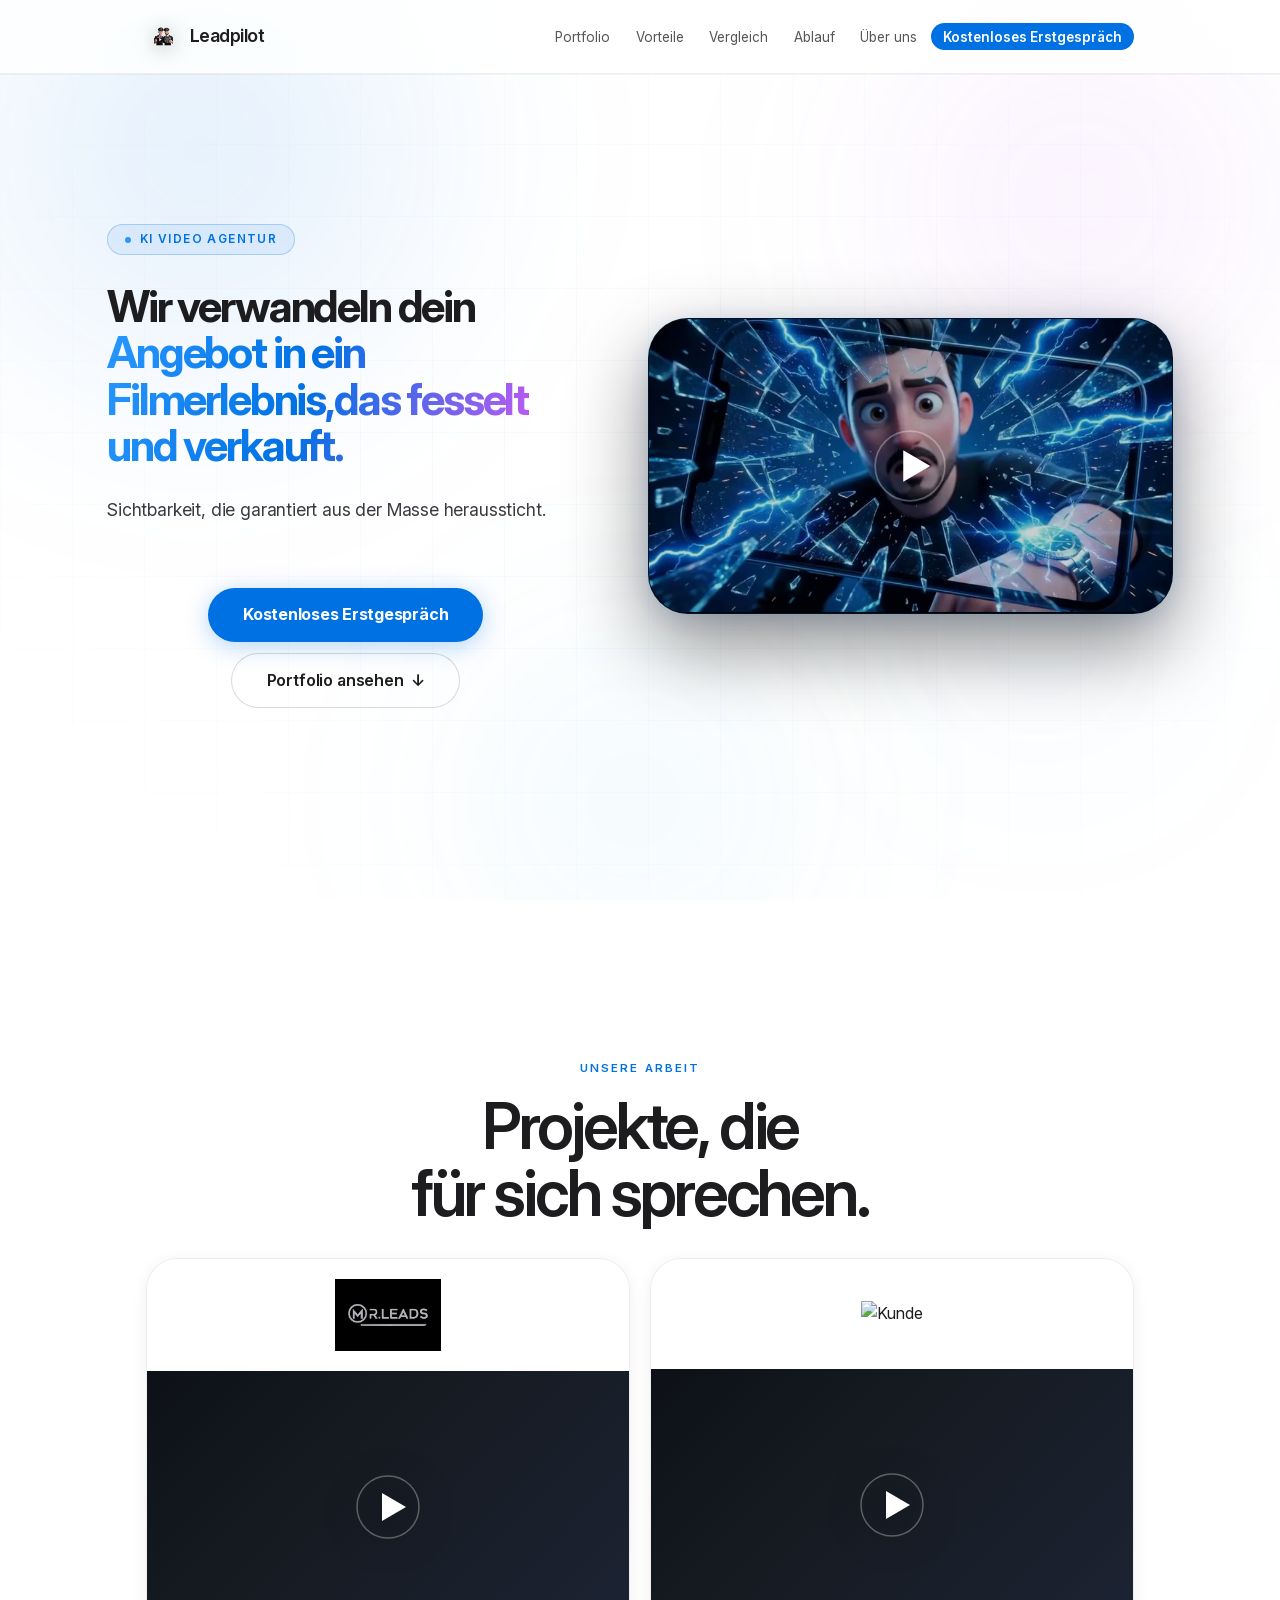
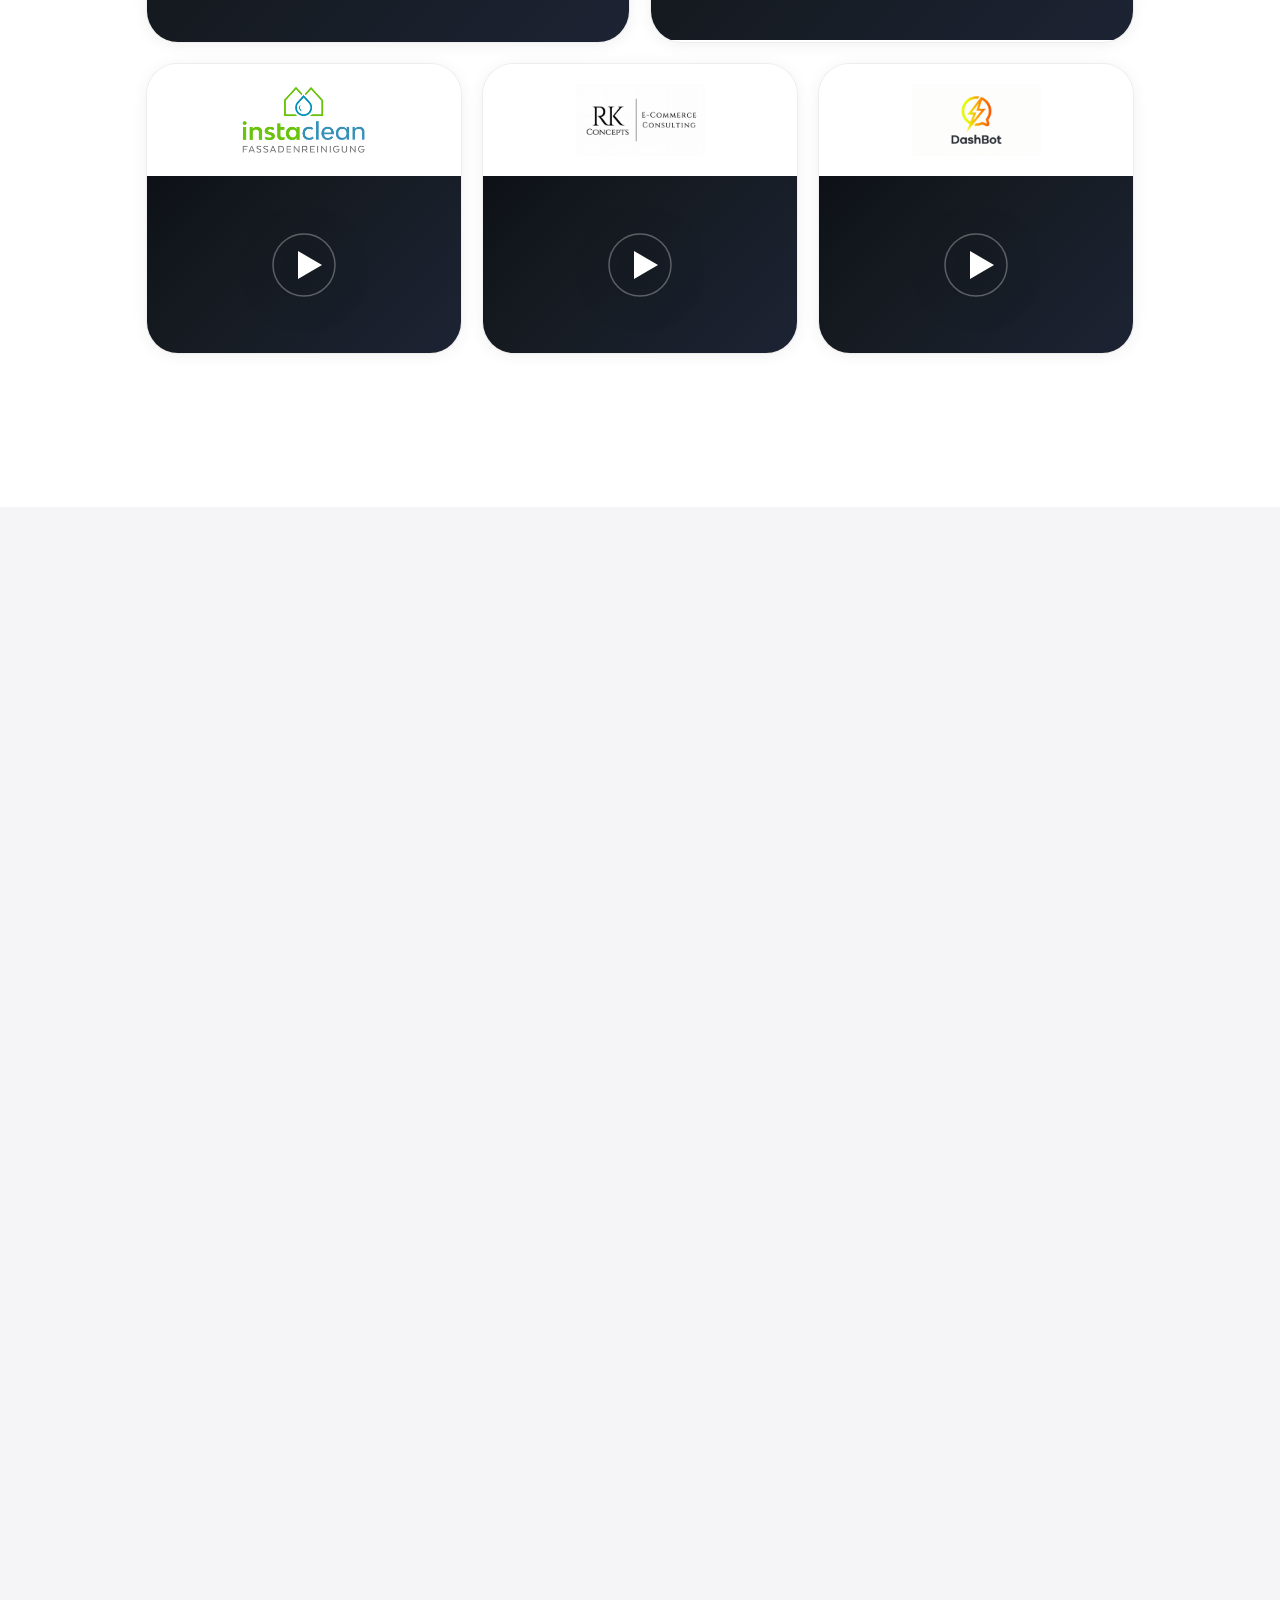
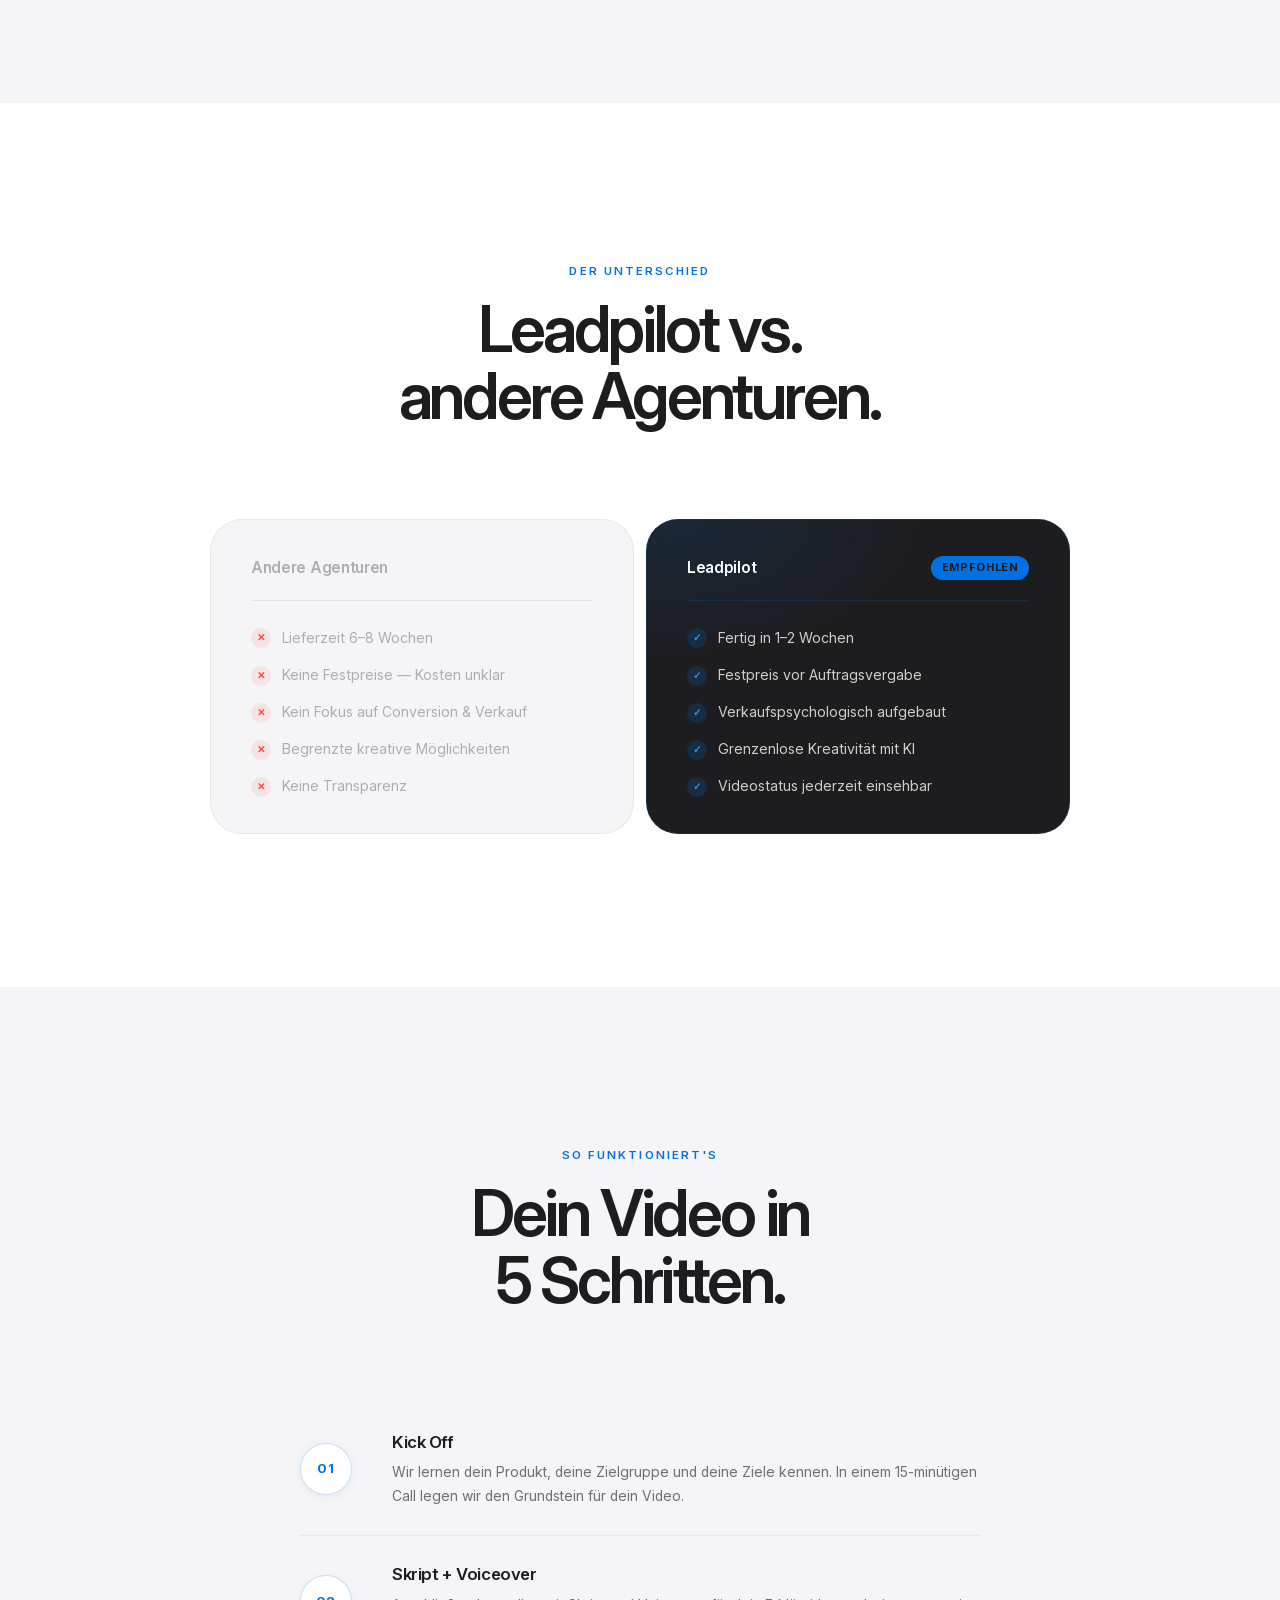
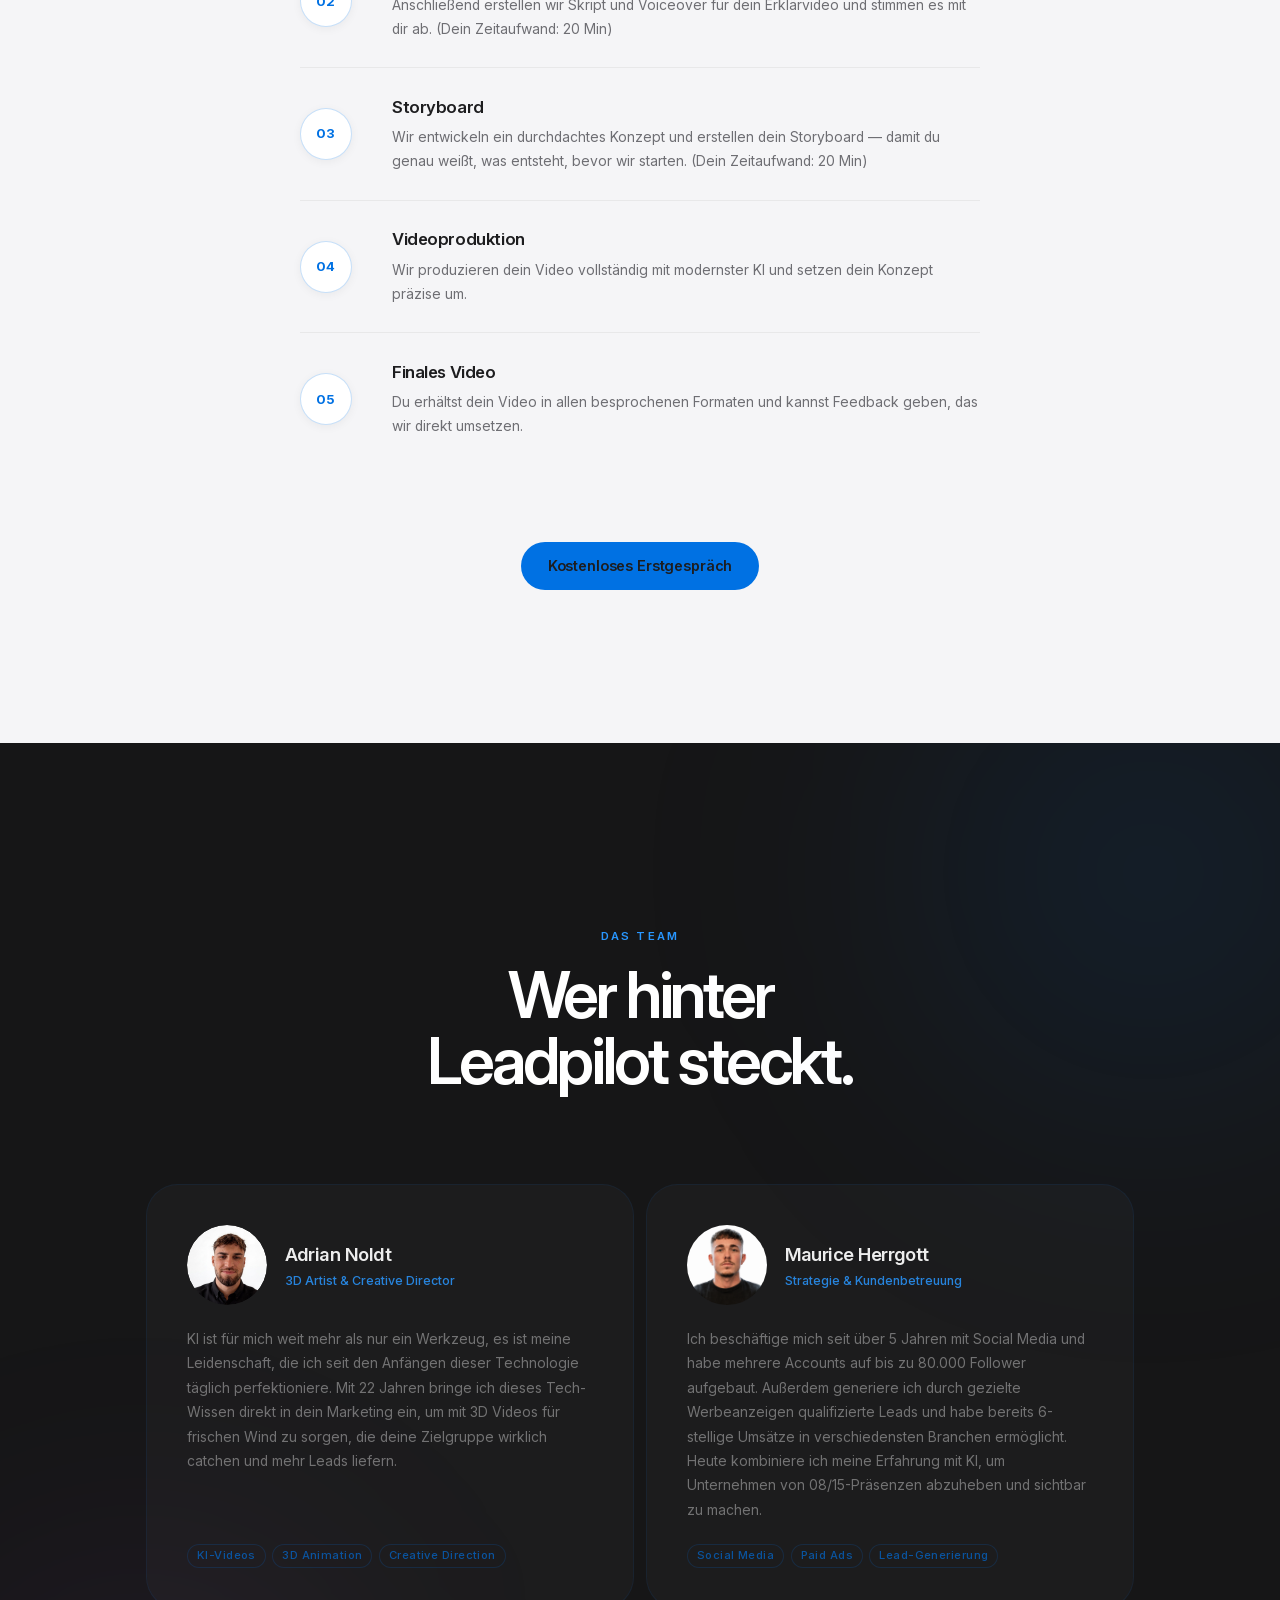
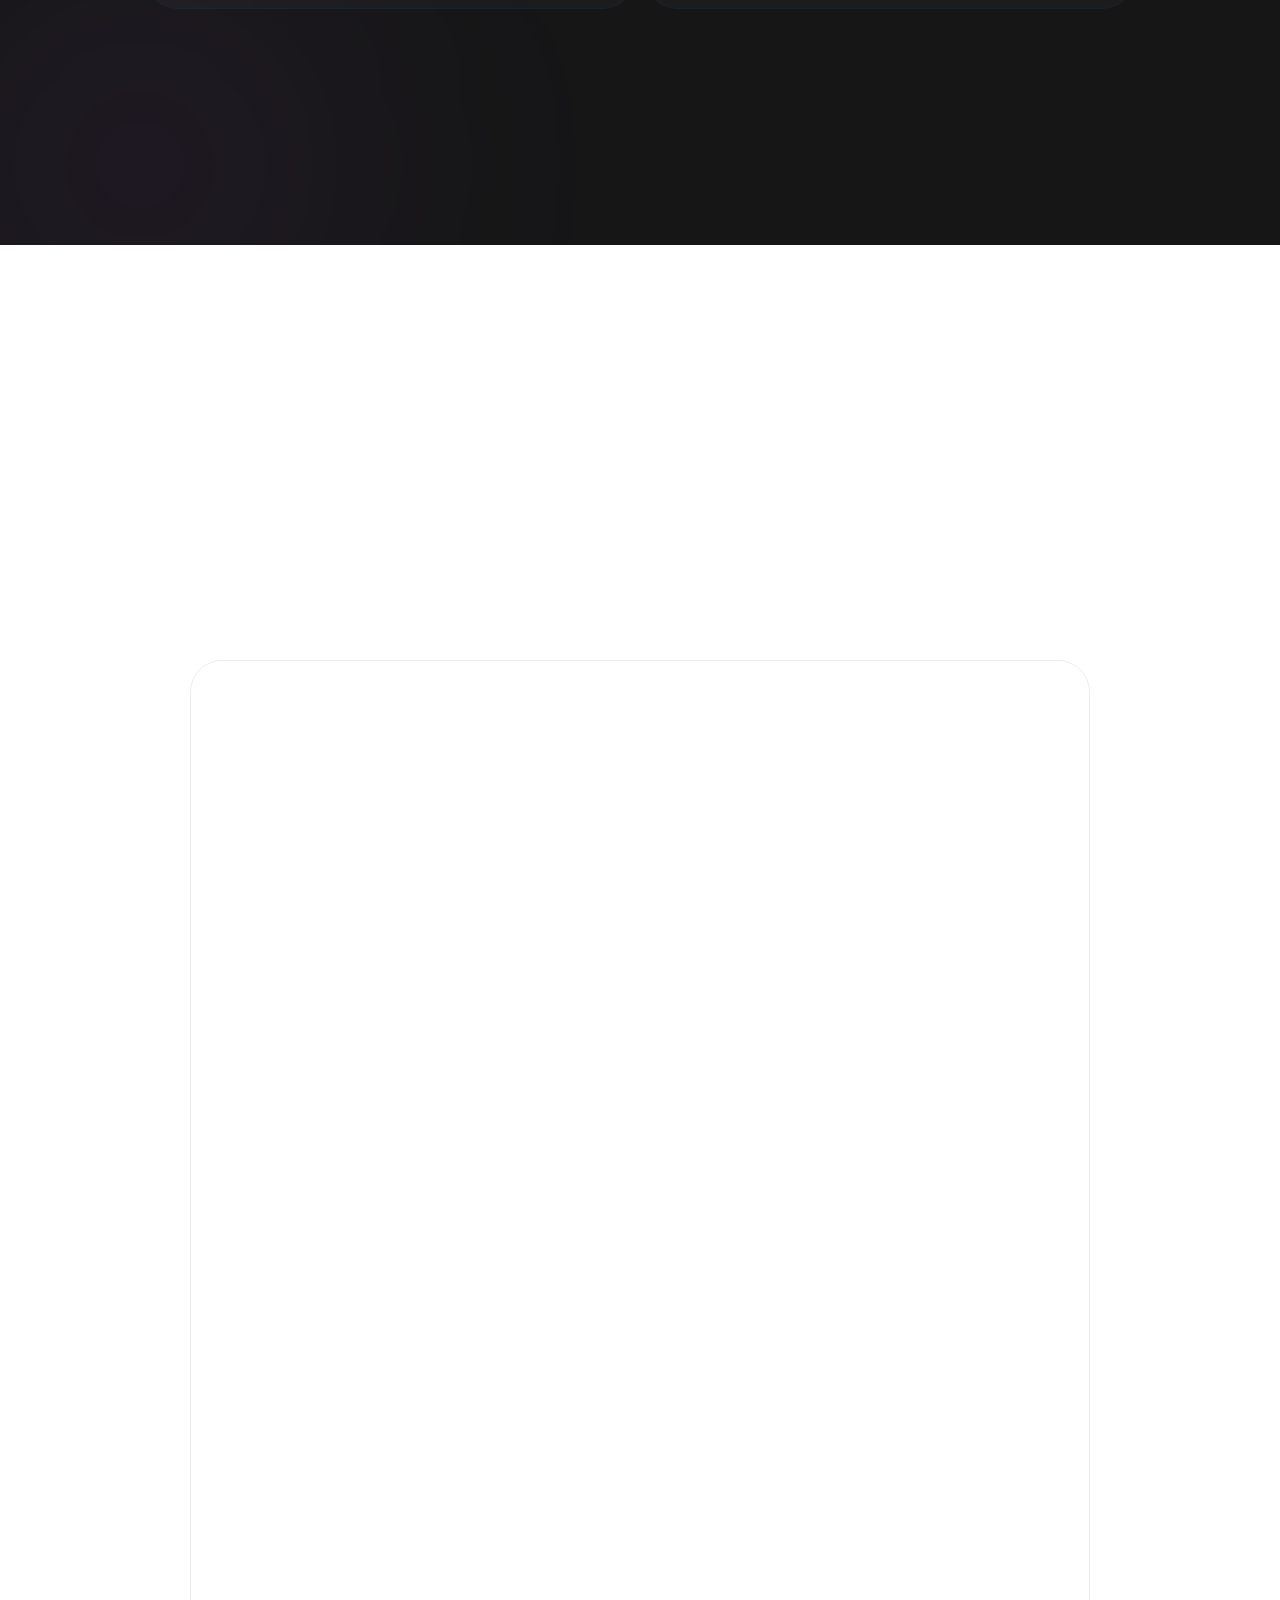
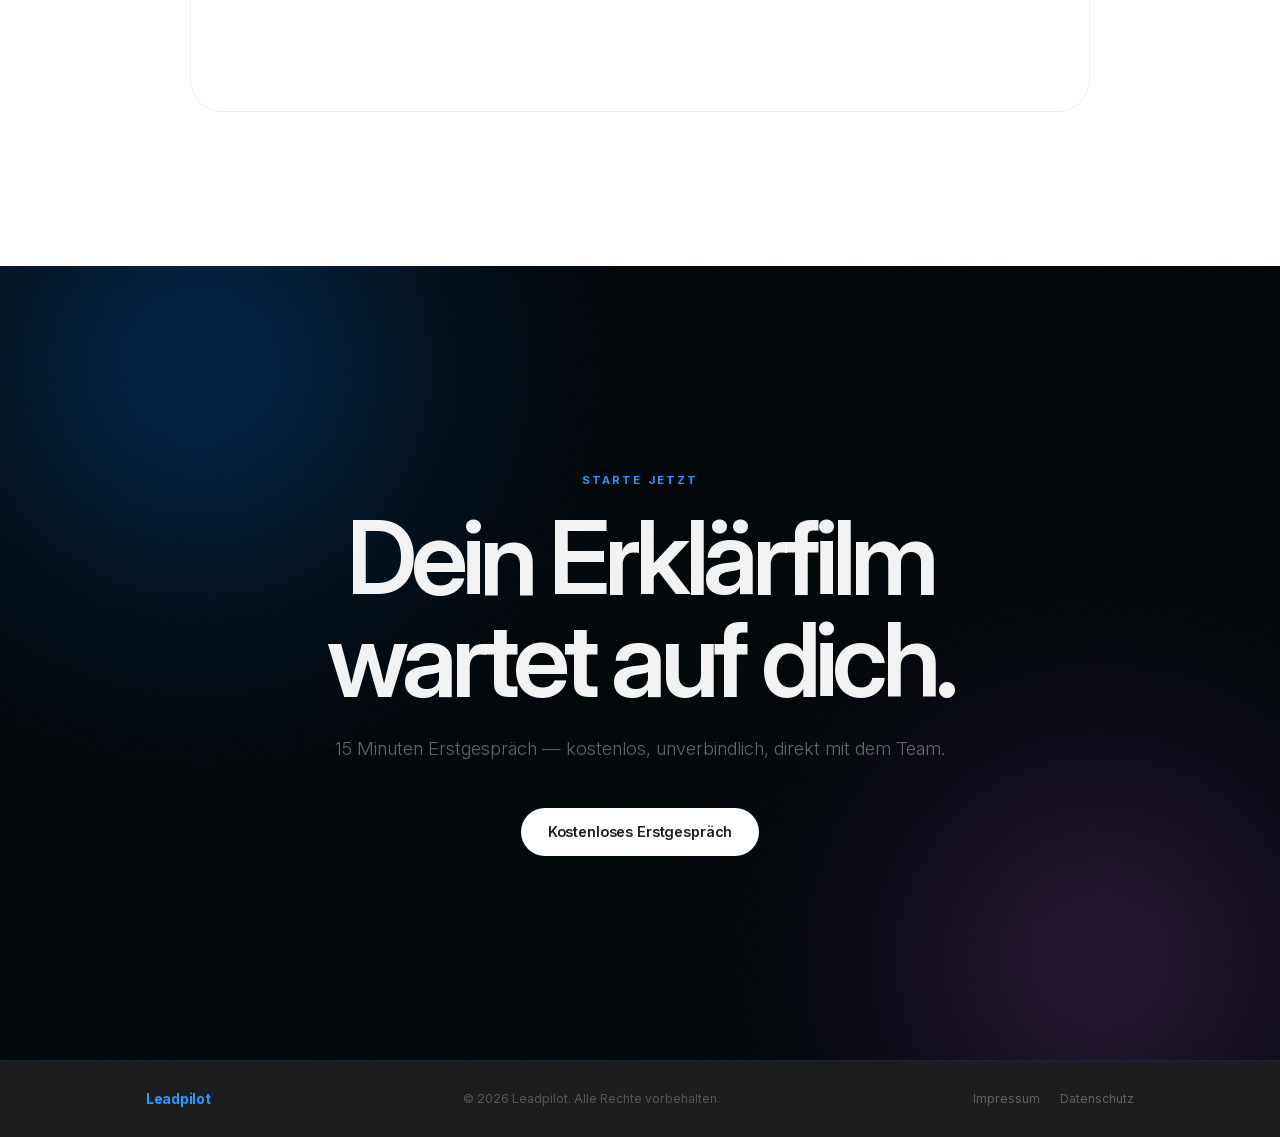
==== commit 9b2e5779: "Hero bild" ====
--- a/index.html
+++ b/index.html
@@ -114,6 +114,9 @@
         <div class="portfolio__grid">
 
           <article class="video-card reveal">
+            <div class="video-card__logo-wrap">
+              <img class="video-card__logo-img" src="assets/images/Logo1.png" alt="Kunde">
+            </div>
             <div class="video-card__media">
               <video class="video-card__video" src="assets/videos/portfolio-4.mp4" preload="metadata" playsinline></video>
               <button class="video-card__play" aria-label="Video abspielen">
@@ -123,6 +126,9 @@
           </article>
 
           <article class="video-card reveal reveal--delay-1">
+            <div class="video-card__logo-wrap">
+              <img class="video-card__logo-img" src="assets/images/Logo3.png" alt="Kunde">
+            </div>
             <div class="video-card__media">
               <video class="video-card__video" src="assets/videos/portfolio-3.mp4" preload="metadata" playsinline></video>
               <button class="video-card__play" aria-label="Video abspielen">
@@ -132,6 +138,9 @@
           </article>
 
           <article class="video-card reveal reveal--delay-2">
+            <div class="video-card__logo-wrap">
+              <img class="video-card__logo-img" src="assets/images/FassadenLogo .png" alt="Fassaden">
+            </div>
             <div class="video-card__media">
               <video class="video-card__video" src="assets/videos/portfolio-2.mp4" preload="metadata" playsinline></video>
               <button class="video-card__play" aria-label="Video abspielen">
@@ -141,6 +150,9 @@
           </article>
 
           <article class="video-card reveal reveal--delay-1">
+            <div class="video-card__logo-wrap">
+              <img class="video-card__logo-img" src="assets/images/Logo2.png" alt="Kunde">
+            </div>
             <div class="video-card__media">
               <video class="video-card__video" src="assets/videos/portfolio-5.mp4" preload="metadata" playsinline></video>
               <button class="video-card__play" aria-label="Video abspielen">
@@ -150,6 +162,9 @@
           </article>
 
           <article class="video-card reveal reveal--delay-2">
+            <div class="video-card__logo-wrap">
+              <img class="video-card__logo-img" src="assets/images/Logo4.png" alt="Kunde">
+            </div>
             <div class="video-card__media">
               <video class="video-card__video" src="assets/videos/portfolio-1.mp4" preload="metadata" playsinline></video>
               <button class="video-card__play" aria-label="Video abspielen">
@@ -445,8 +460,8 @@
         <a href="#hero" class="footer__brand">Leadpilot</a>
         <p class="footer__copy">© 2026 Leadpilot. Alle Rechte vorbehalten.</p>
         <nav class="footer__nav" aria-label="Footer-Navigation">
-          <a href="#">Impressum</a>
-          <a href="#">Datenschutz</a>
+          <a href="impressum.html">Impressum</a>
+          <a href="datenschutz.html">Datenschutz</a>
         </nav>
       </div>
     </div>
--- a/css/style.css
+++ b/css/style.css
@@ -602,6 +602,12 @@
   opacity: 0;
   pointer-events: none;
 }
+.hero__video-wrap.is-playing .hero__video-play {
+  display: none;
+}
+.hero__video-wrap.is-playing .hero__video {
+  pointer-events: auto;
+}
 
 .hero__scroll-hint {
   position: absolute;
@@ -719,6 +725,28 @@
 }
 .video-card__play:hover svg {
   transform: scale(1.1);
+}
+.video-card__media.is-playing .video-card__play {
+  display: none;
+}
+
+.video-card__logo-wrap {
+  display: flex;
+  align-items: center;
+  justify-content: center;
+  padding: 1.25rem 2rem;
+  min-height: 110px;
+  background: var(--c-white);
+}
+.video-card__logo-img {
+  max-height: 72px;
+  max-width: 240px;
+  width: auto;
+  height: auto;
+  object-fit: contain;
+}
+.video-card__logo-img[src=""] {
+  display: none;
 }
 
 /* ── Video Modal ── */
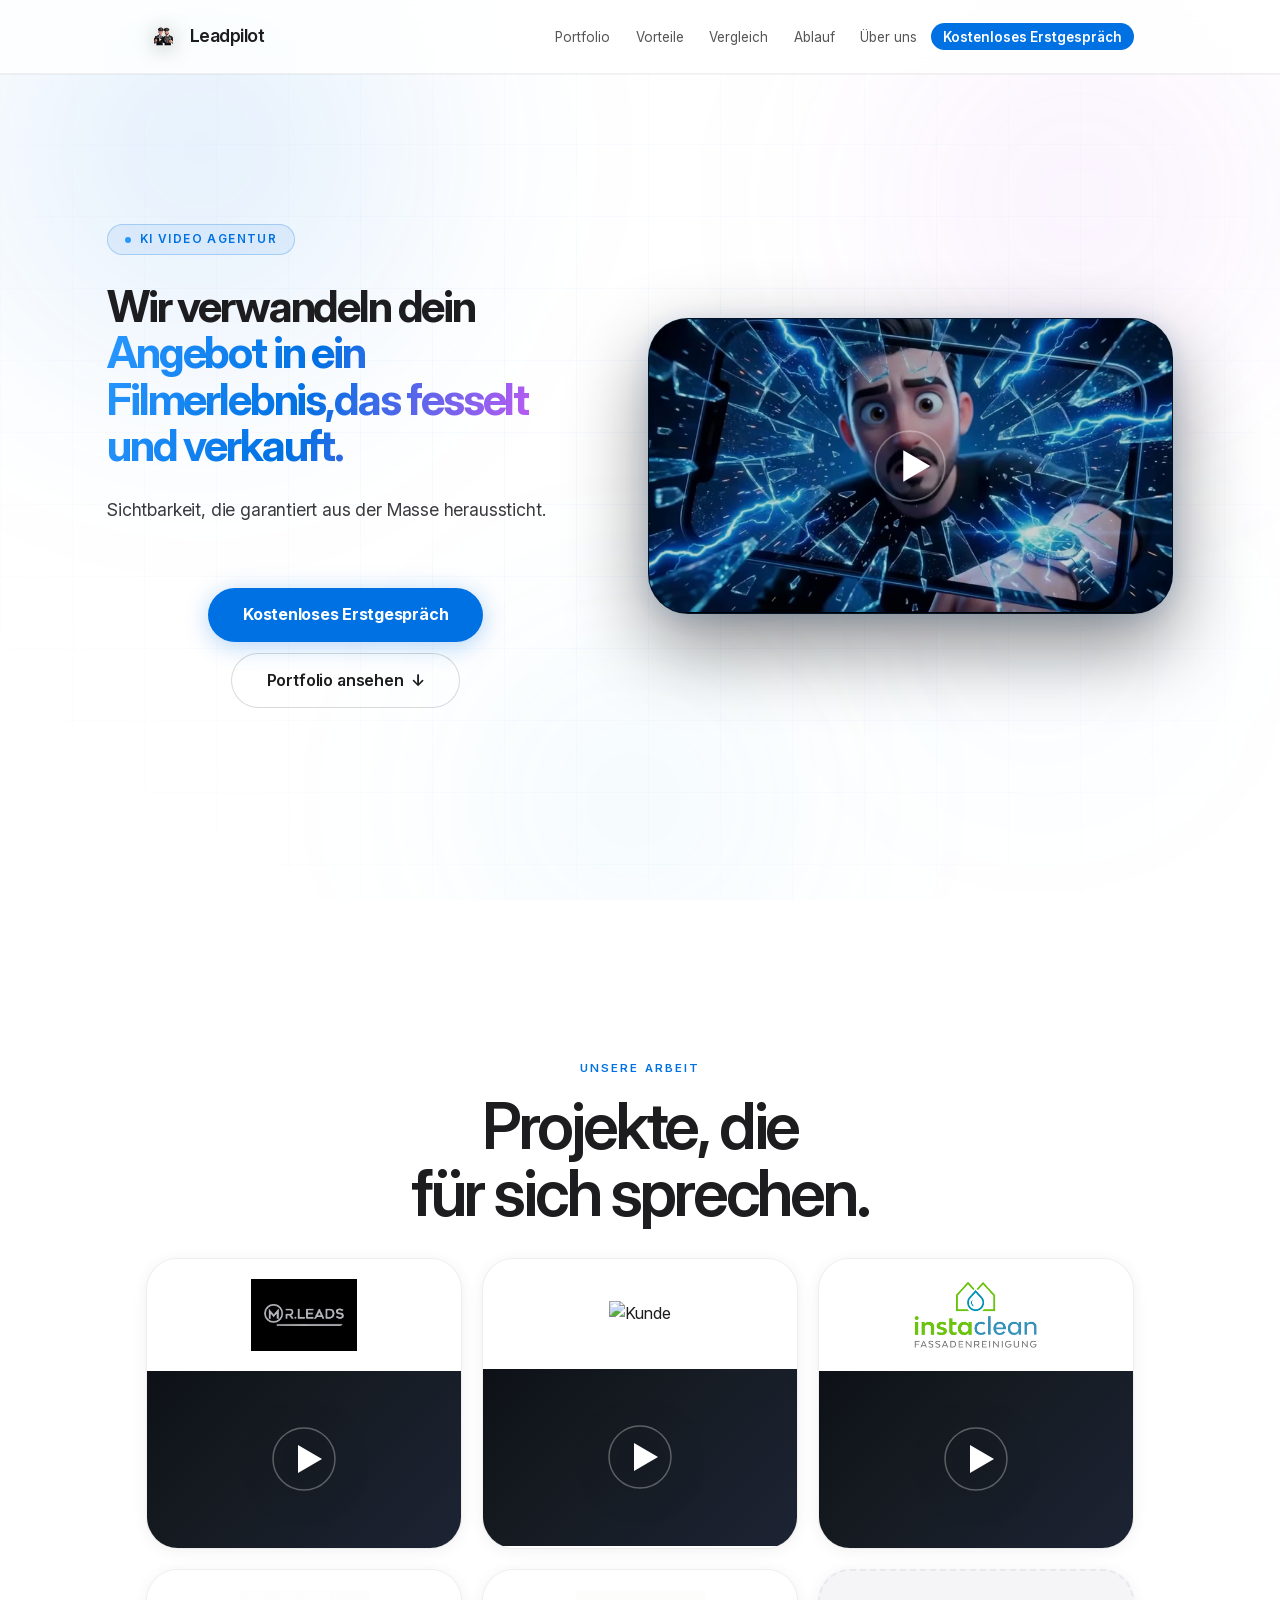
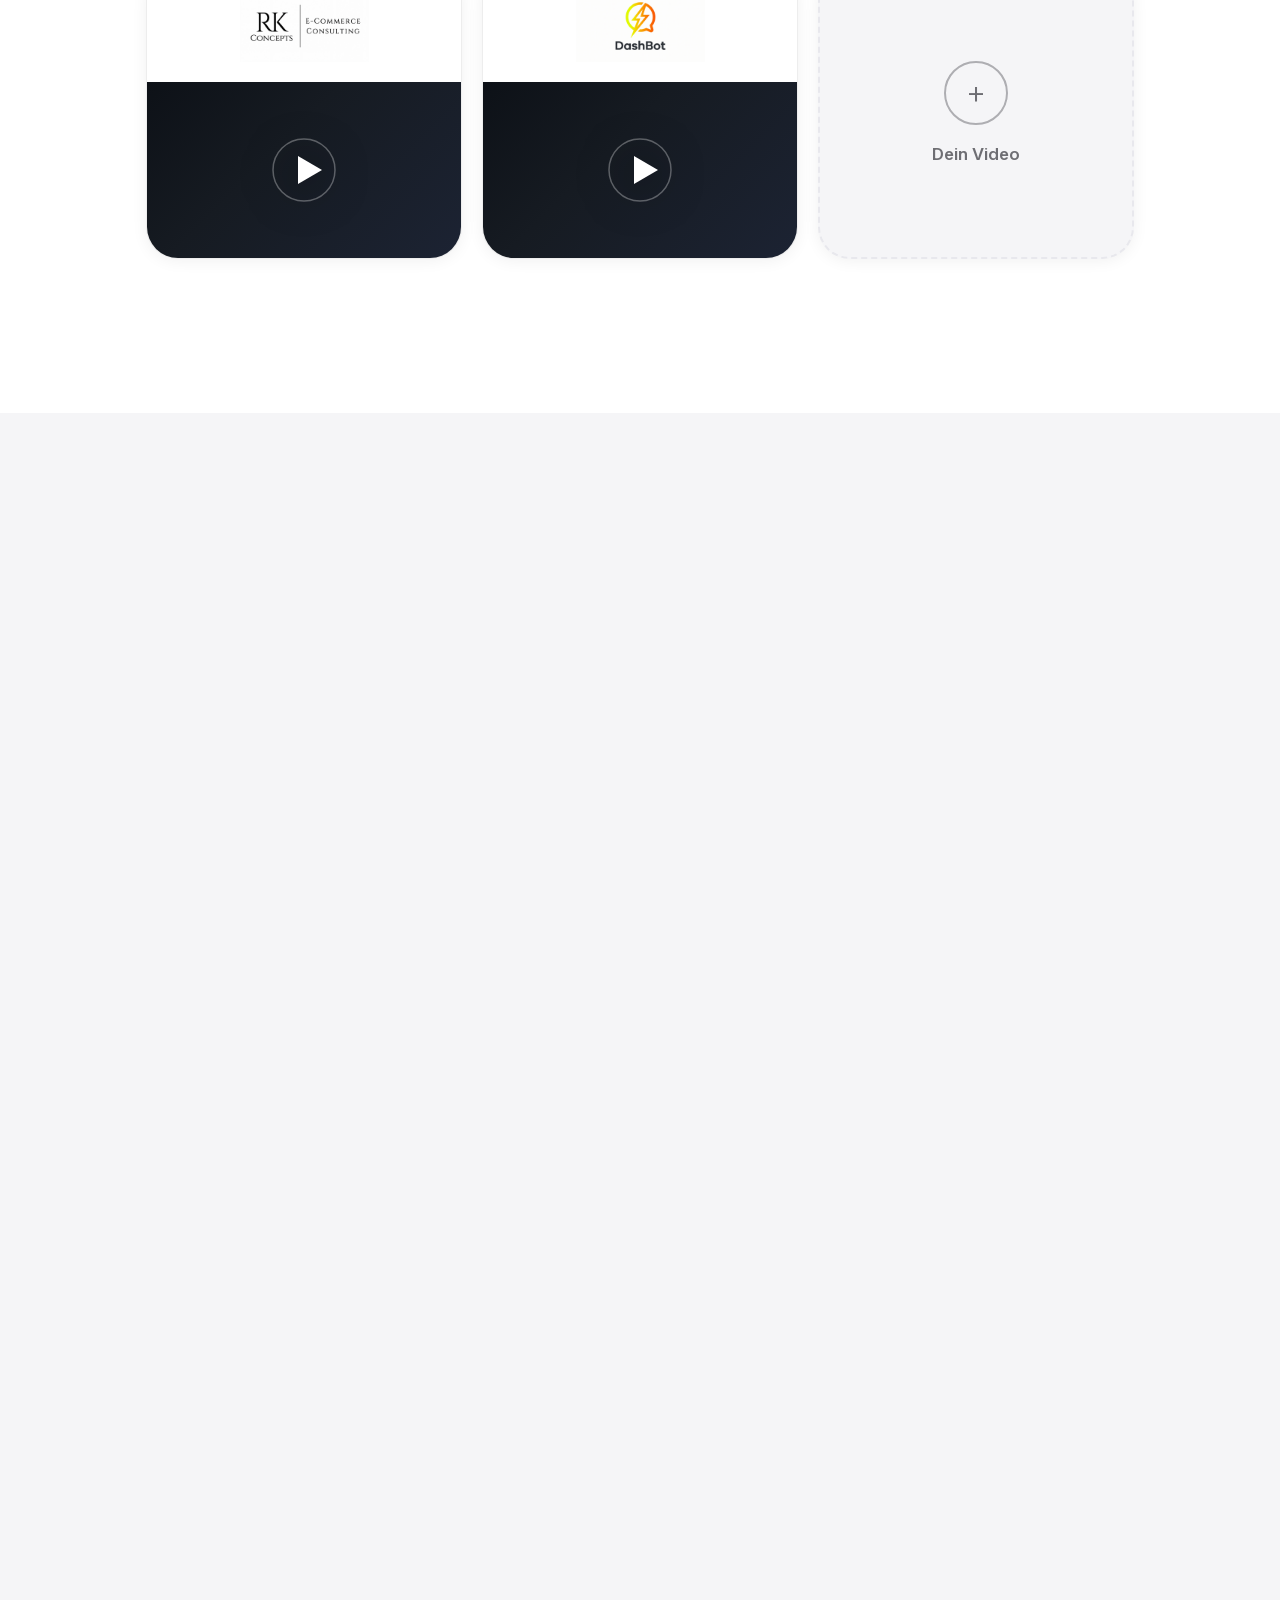
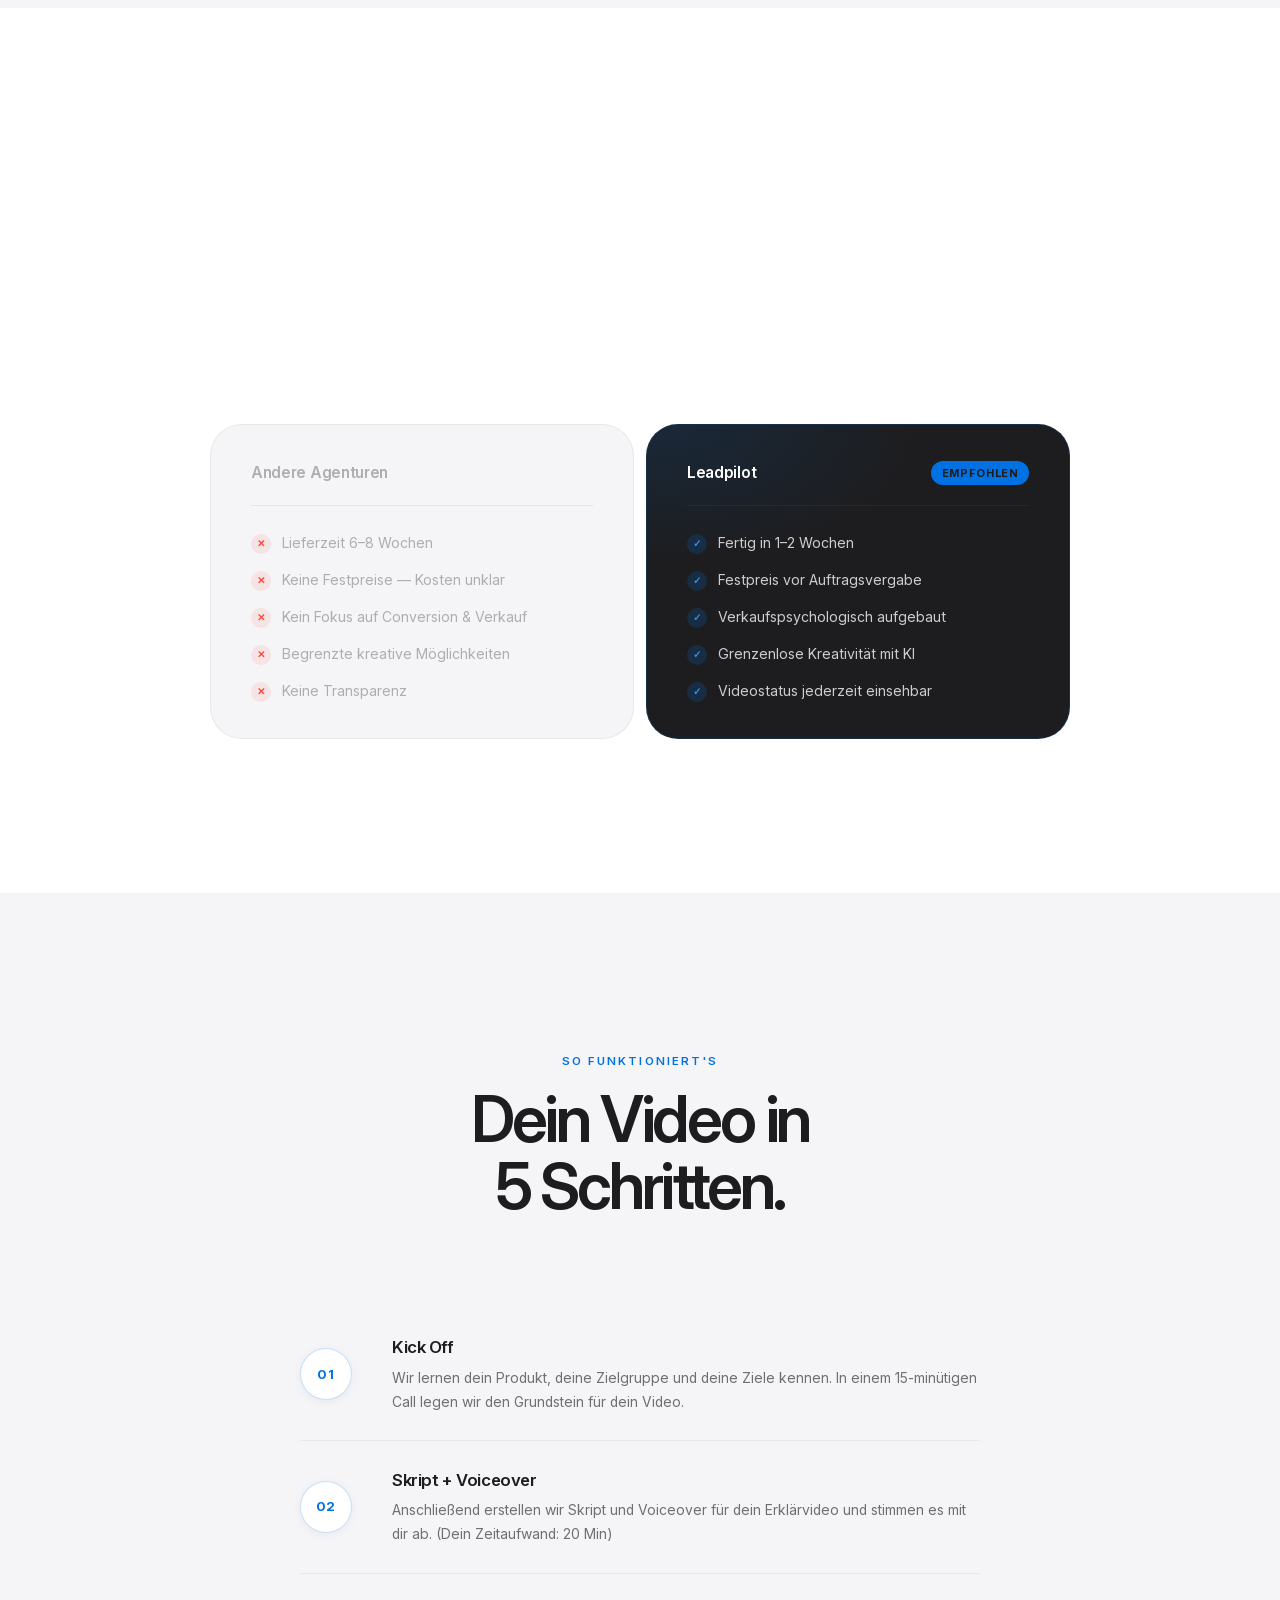
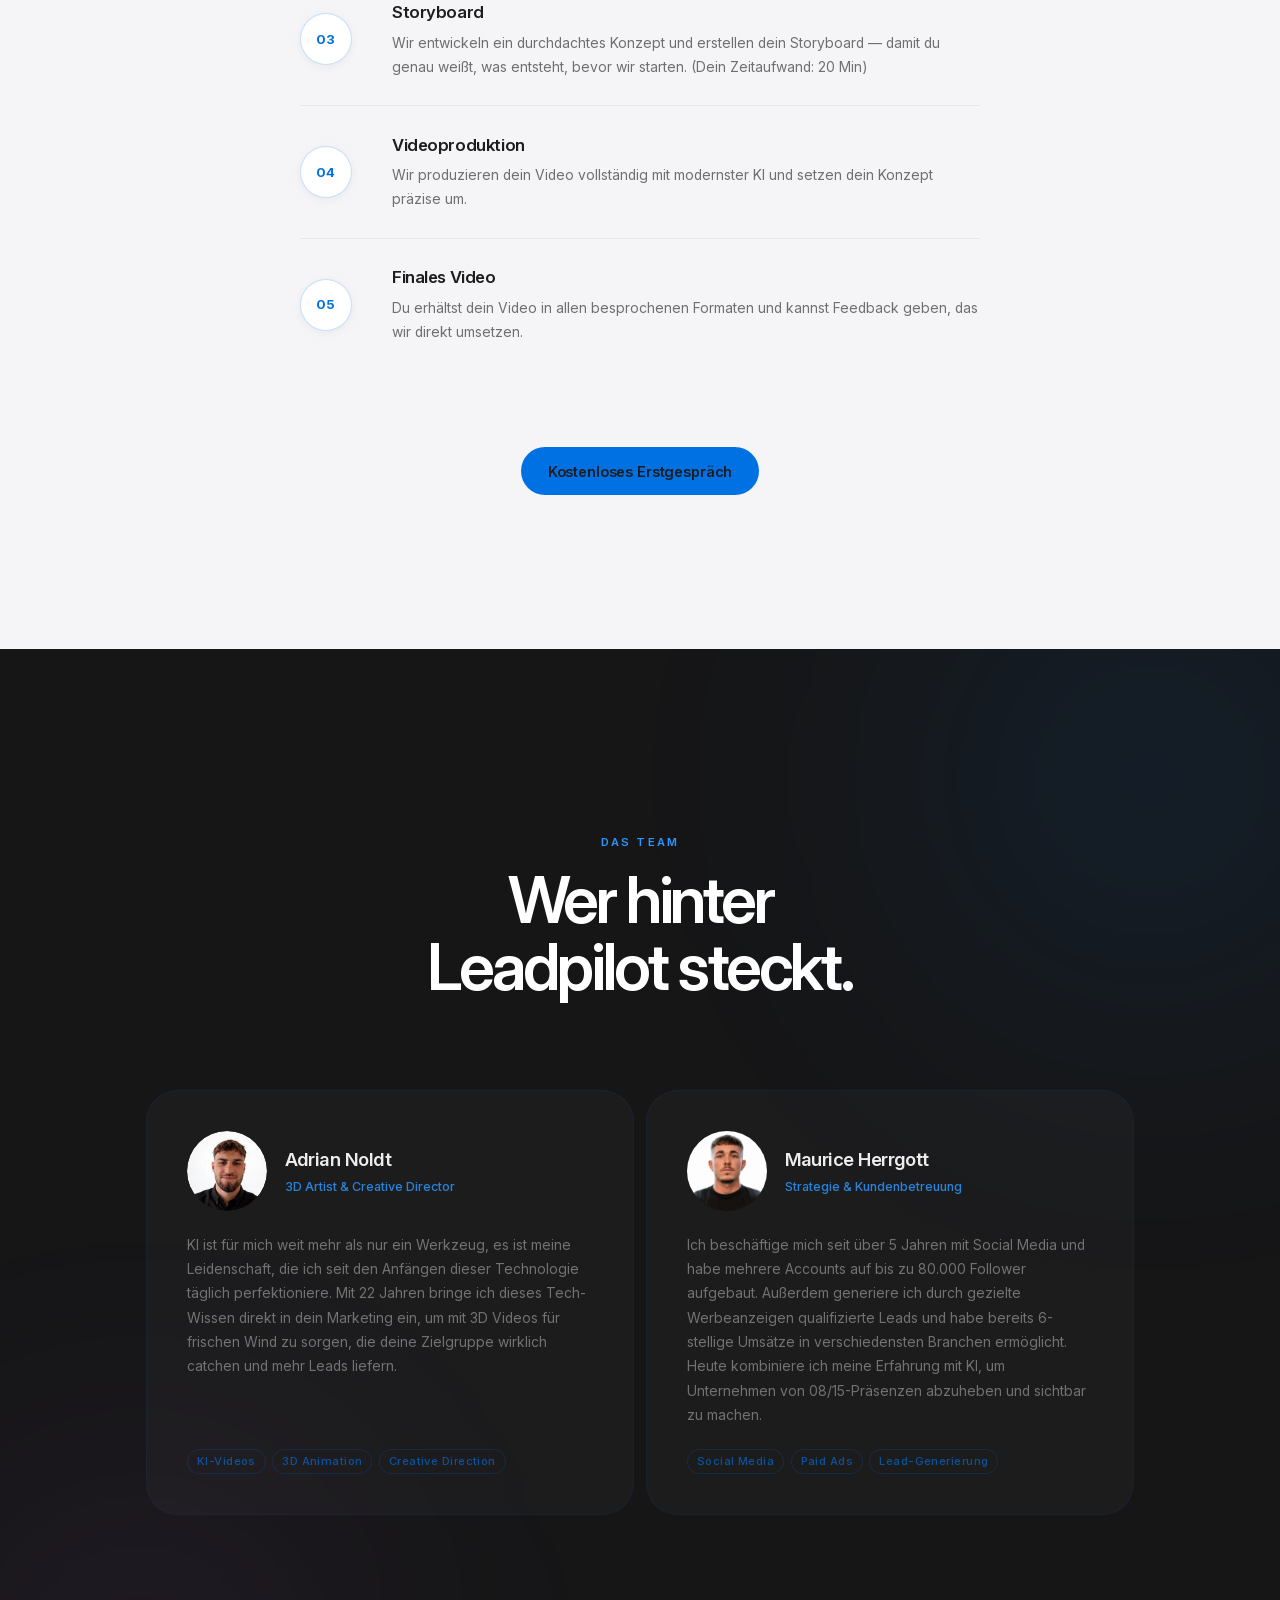
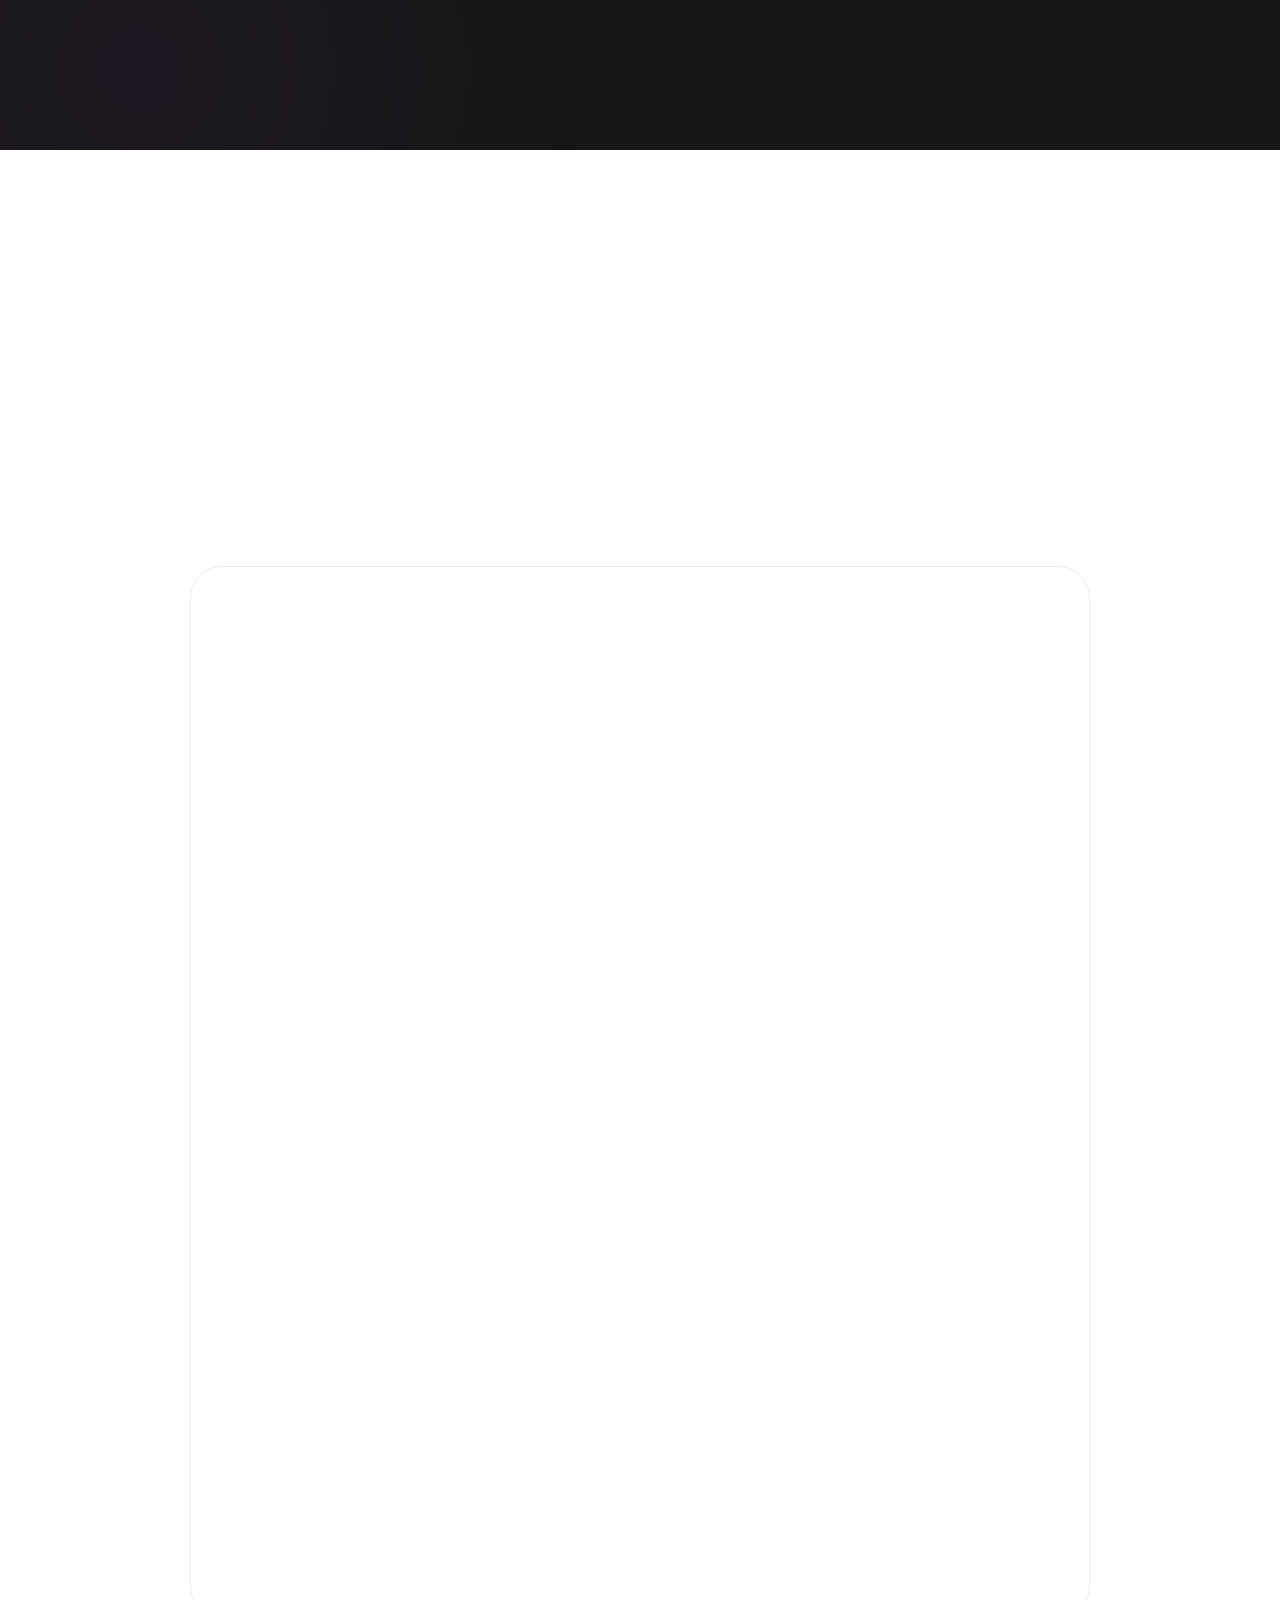
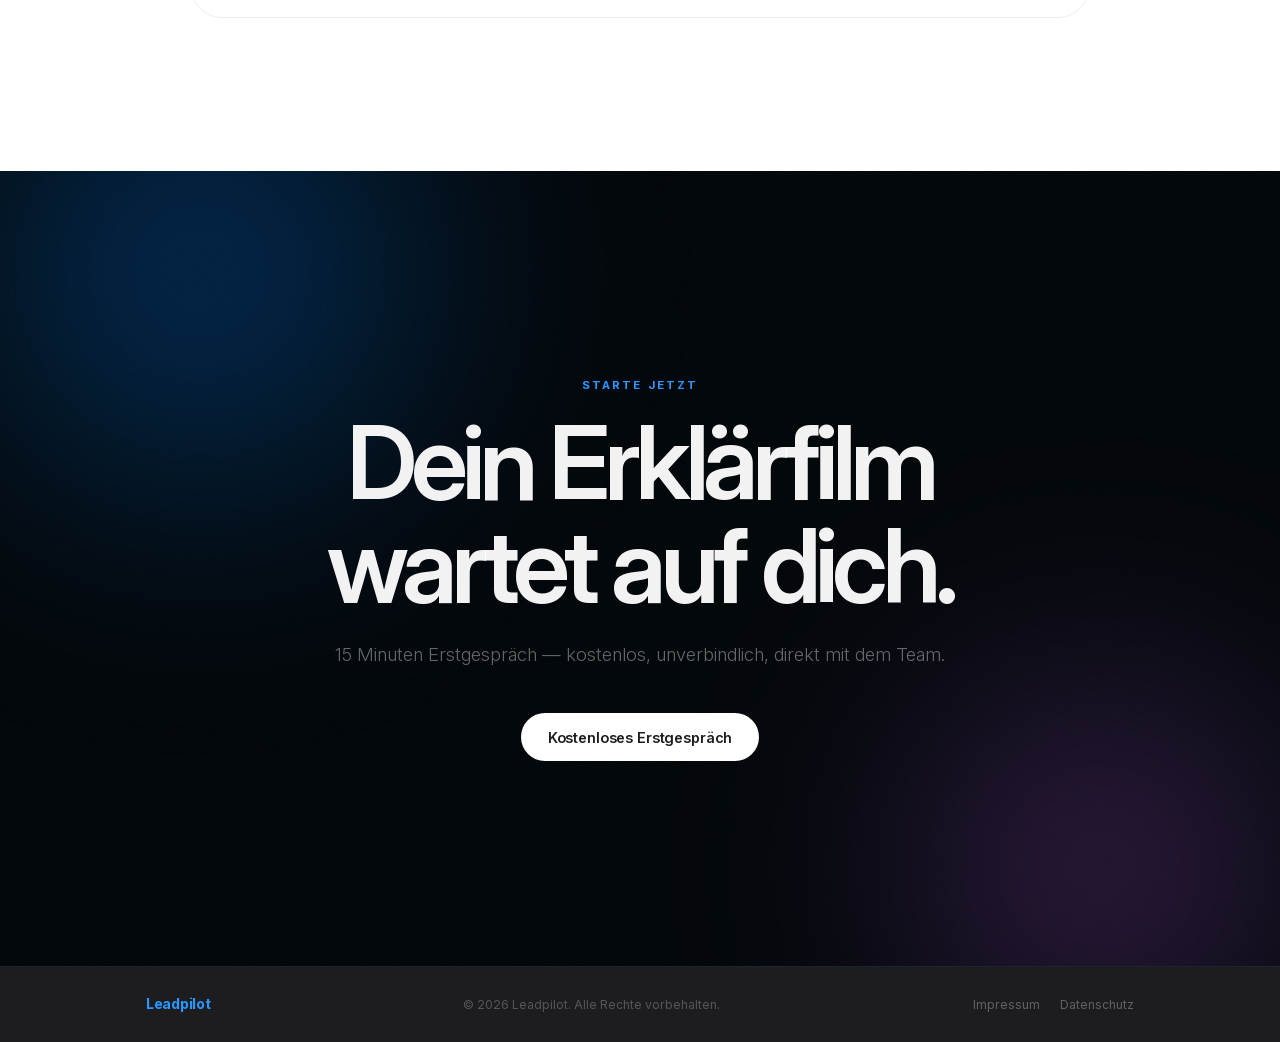
==== commit c16caae7: "Hero bild" ====
--- a/index.html
+++ b/index.html
@@ -173,6 +173,13 @@
             </div>
           </article>
 
+          <article class="video-card video-card--cta reveal reveal--delay-2">
+            <a href="#contact" class="video-card__cta-link">
+              <div class="video-card__cta-plus">+</div>
+              <p class="video-card__cta-text">Dein Video</p>
+            </a>
+          </article>
+
         </div>
 
       </div>
--- a/css/style.css
+++ b/css/style.css
@@ -656,12 +656,8 @@
   row-gap: 1.25rem;
 }
 
-/* 2 große oben, 3 kleine unten — alle 16:9 ohne Lücken */
-.video-card:nth-child(1),
-.video-card:nth-child(2) { grid-column: span 3; }
-.video-card:nth-child(3),
-.video-card:nth-child(4),
-.video-card:nth-child(5) { grid-column: span 2; }
+/* 3×2 gleichmäßiges Grid */
+.video-card { grid-column: span 2; }
 
 .portfolio .section-header {
   position: relative;
@@ -728,6 +724,54 @@
 }
 .video-card__media.is-playing .video-card__play {
   display: none;
+}
+
+.video-card--cta {
+  background: var(--c-off-white);
+  border: 2px dashed var(--c-gray-2);
+  display: flex;
+  align-items: center;
+  justify-content: center;
+  min-height: 220px;
+}
+.video-card--cta:hover {
+  transform: translateY(-5px);
+  border-color: var(--c-blue-light);
+  box-shadow: 0 16px 48px rgba(0,0,0,0.08);
+}
+.video-card__cta-link {
+  display: flex;
+  flex-direction: column;
+  align-items: center;
+  gap: 1rem;
+  text-decoration: none;
+  padding: 2rem;
+}
+.video-card__cta-plus {
+  width: 64px;
+  height: 64px;
+  border-radius: 50%;
+  border: 2px solid var(--c-gray-3);
+  display: flex;
+  align-items: center;
+  justify-content: center;
+  font-size: 2rem;
+  font-weight: 300;
+  color: var(--c-gray-4);
+  transition: border-color var(--t-sm), color var(--t-sm);
+}
+.video-card--cta:hover .video-card__cta-plus {
+  border-color: var(--c-blue-light);
+  color: var(--c-blue-light);
+}
+.video-card__cta-text {
+  font-size: 1.05rem;
+  font-weight: 600;
+  color: var(--c-gray-4);
+  transition: color var(--t-sm);
+}
+.video-card--cta:hover .video-card__cta-text {
+  color: var(--c-blue-light);
 }
 
 .video-card__logo-wrap {
@@ -1510,12 +1554,7 @@
     column-gap: 0.875rem;
     row-gap: 0.875rem;
   }
-  .video-card:nth-child(1),
-  .video-card:nth-child(2),
-  .video-card:nth-child(3),
-  .video-card:nth-child(4),
-  .video-card:nth-child(5) { grid-column: unset; }
-  .video-card:last-child { grid-column: 1 / -1; }
+  .video-card { grid-column: unset; }
 
   .comparison         { grid-template-columns: 1fr; }
   .comparison__card   { padding: 1.75rem 2rem; }
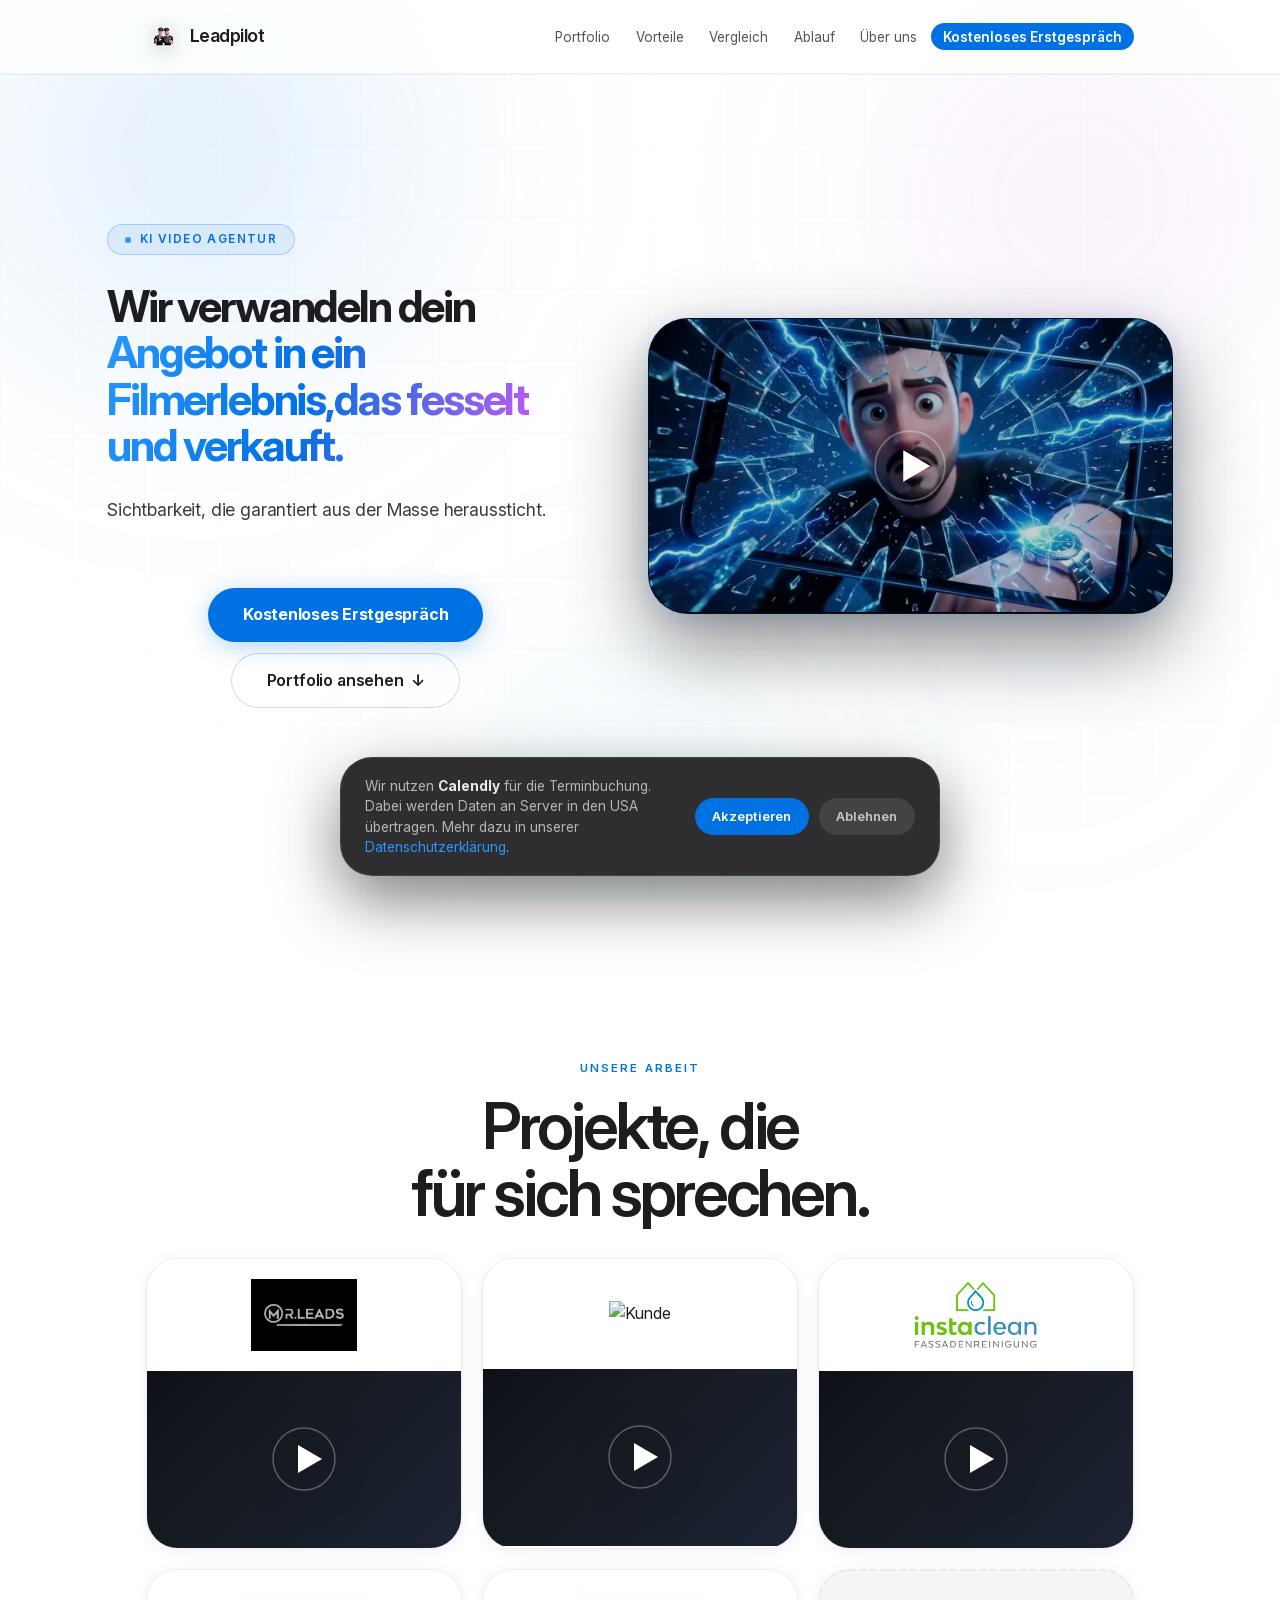
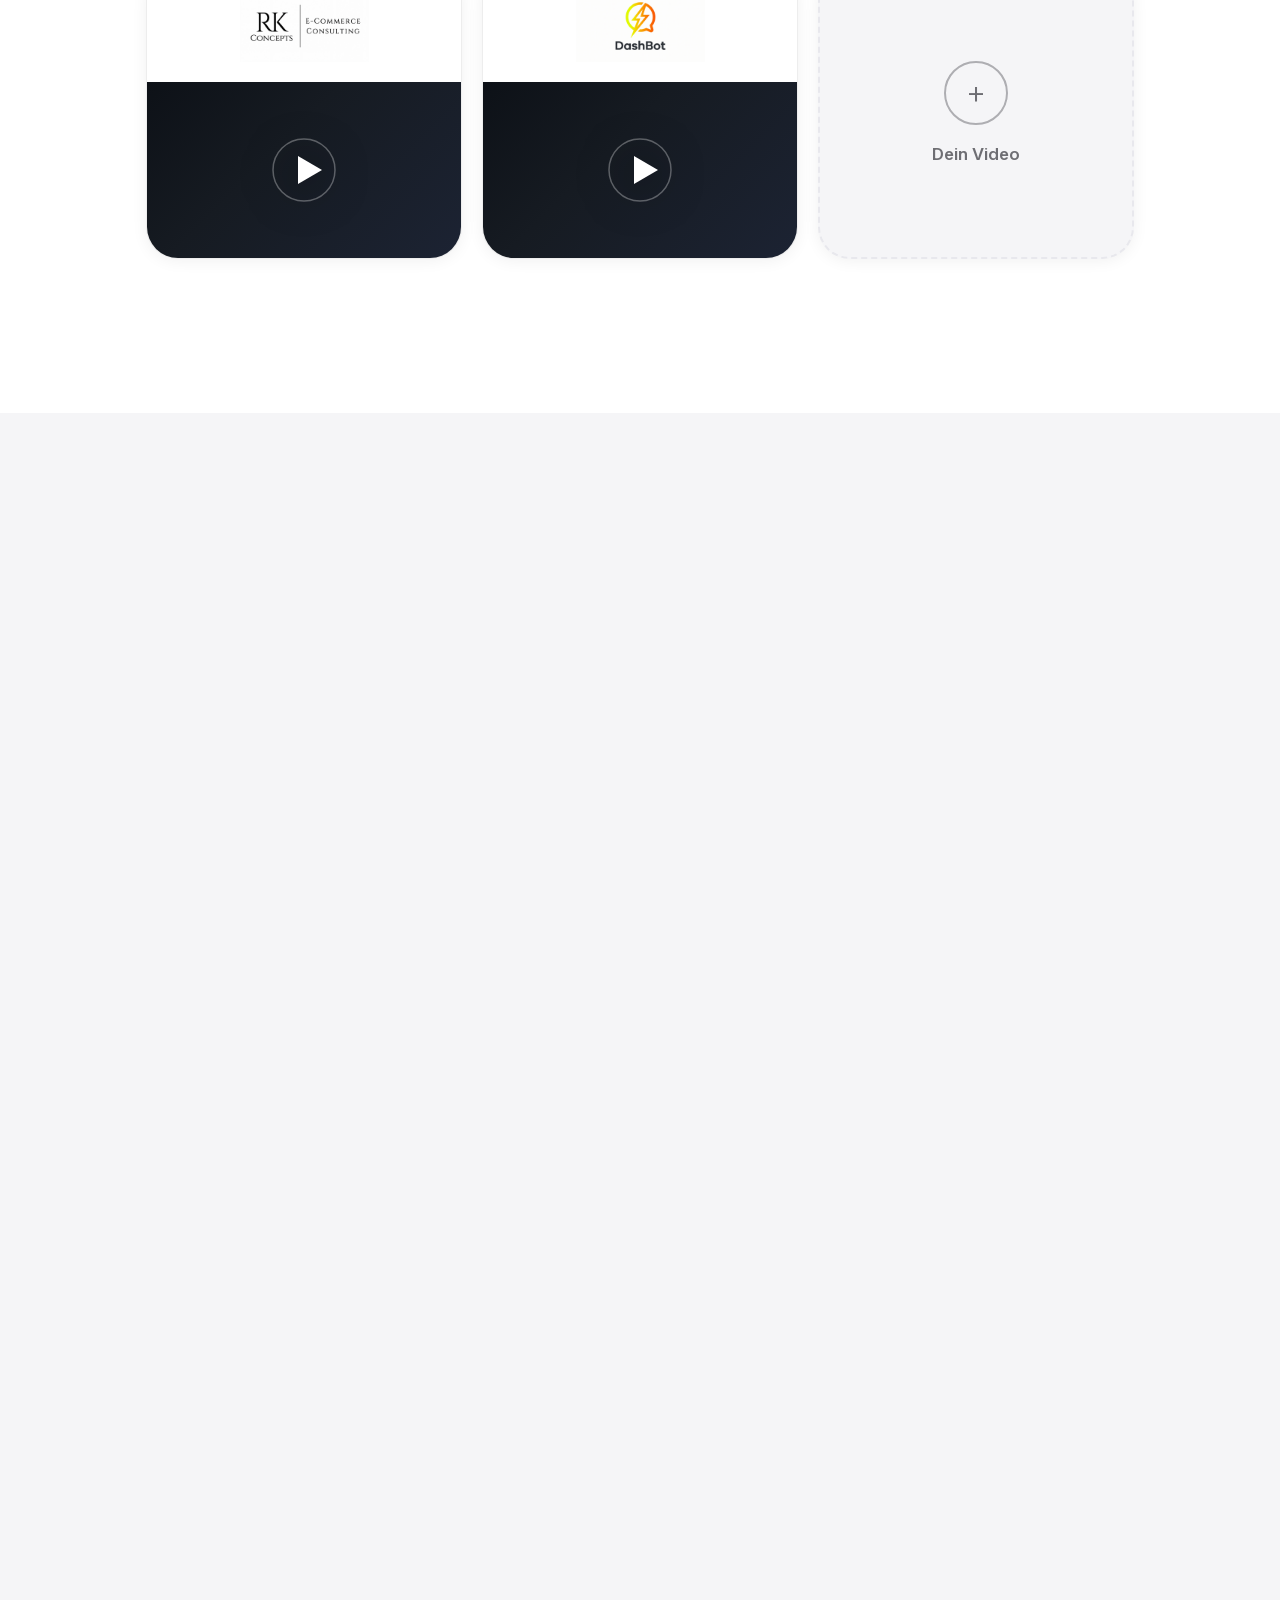
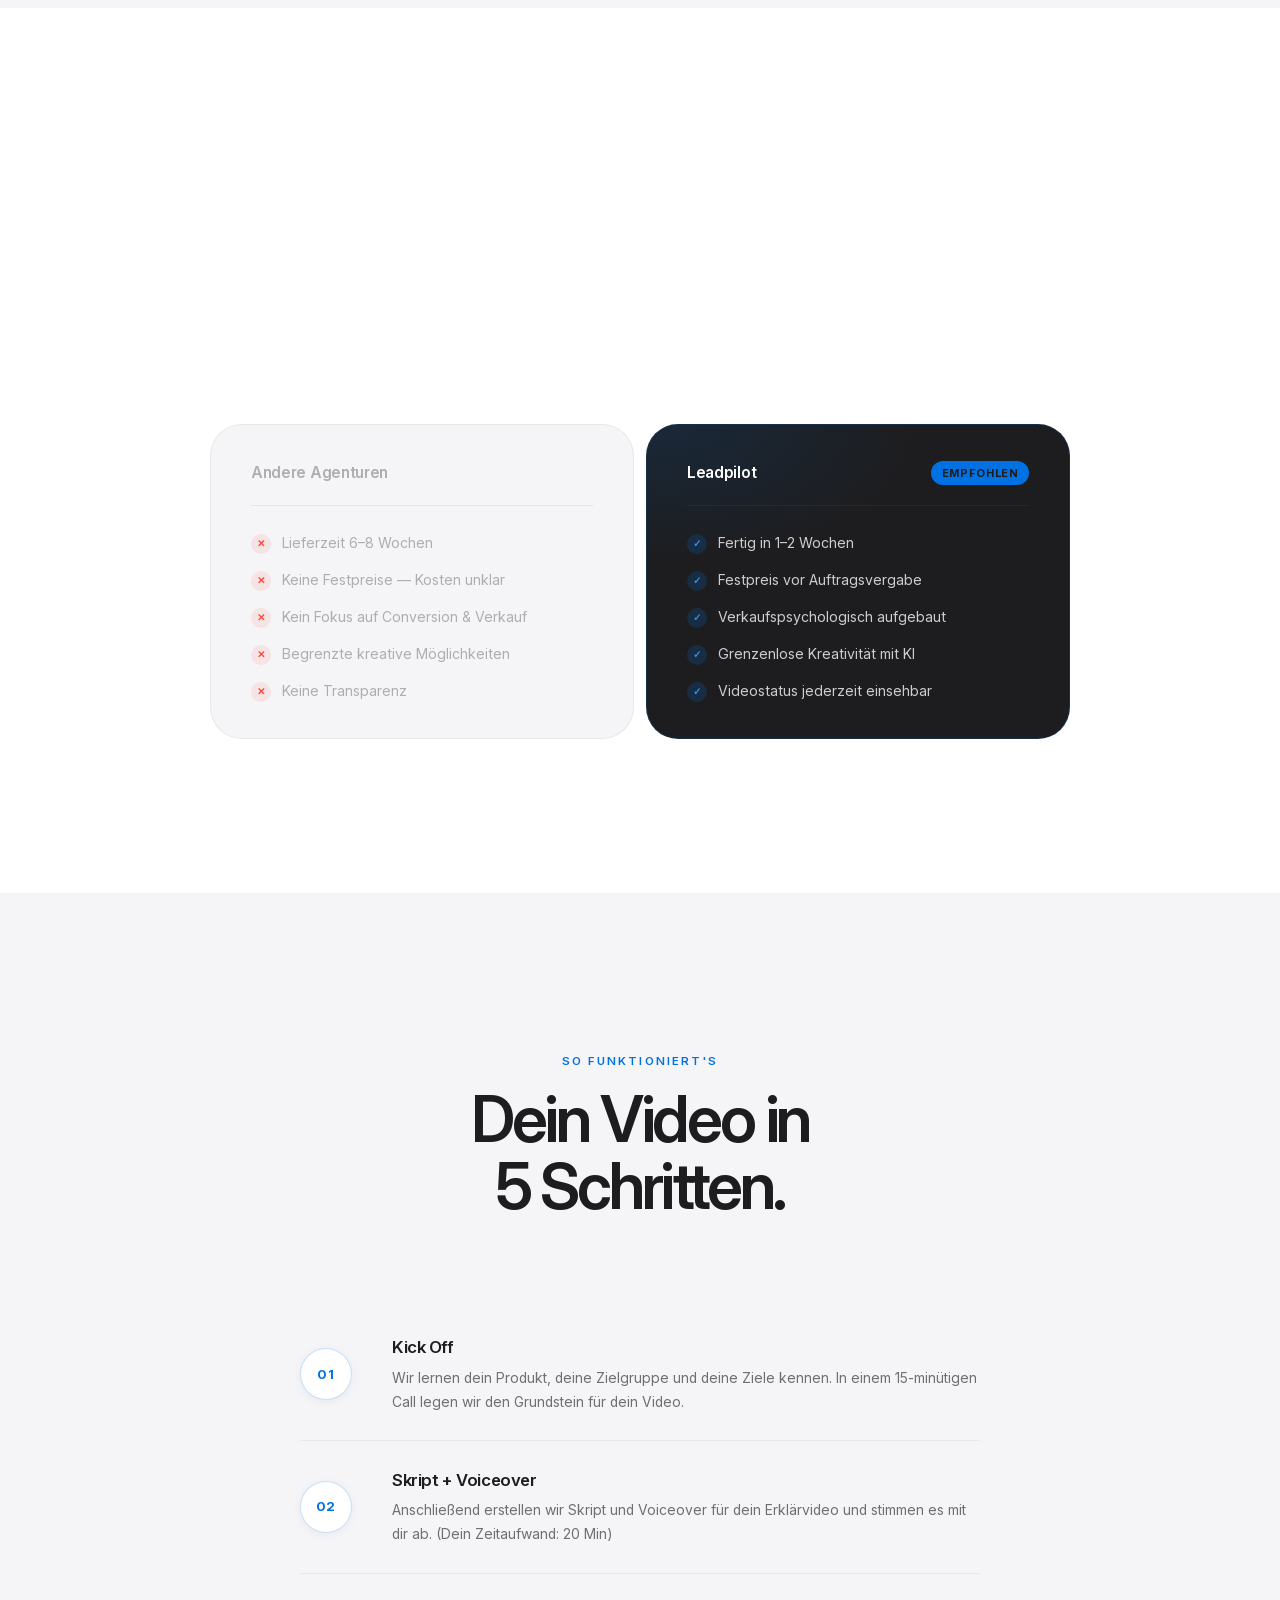
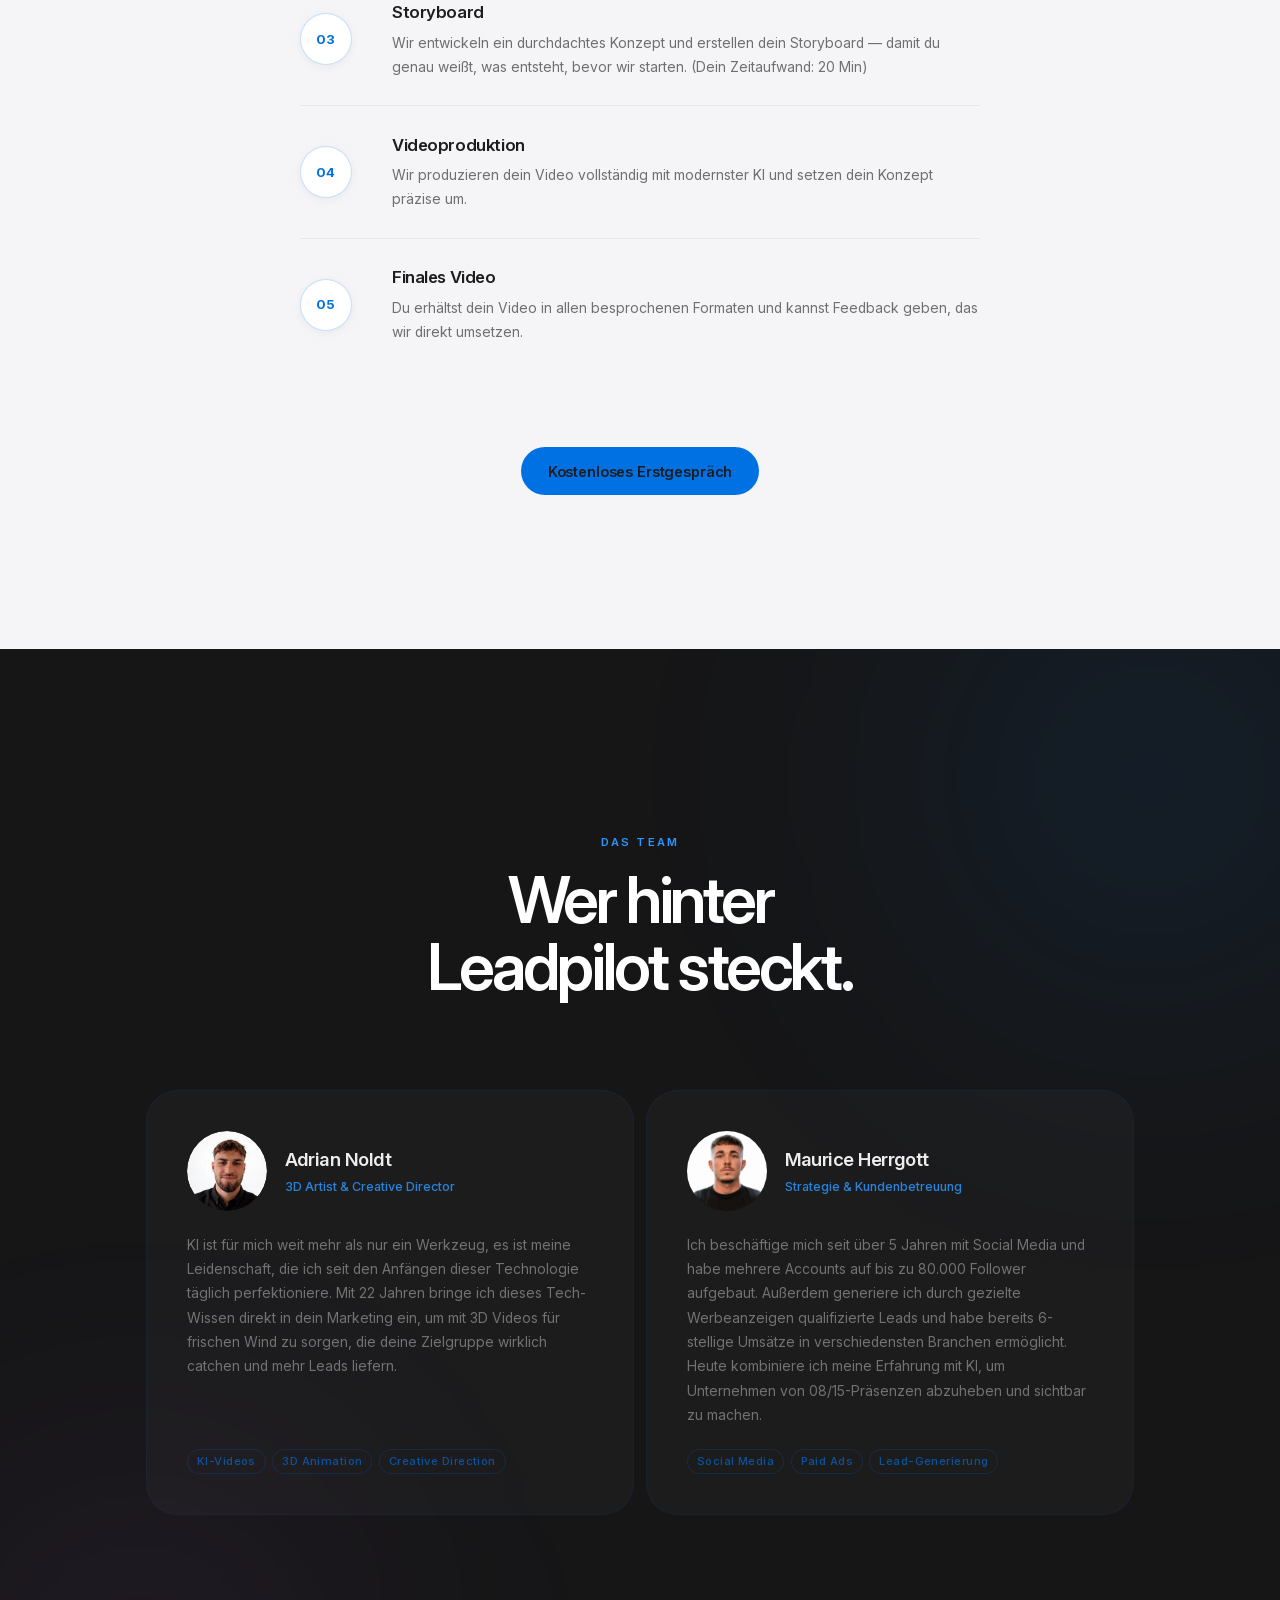
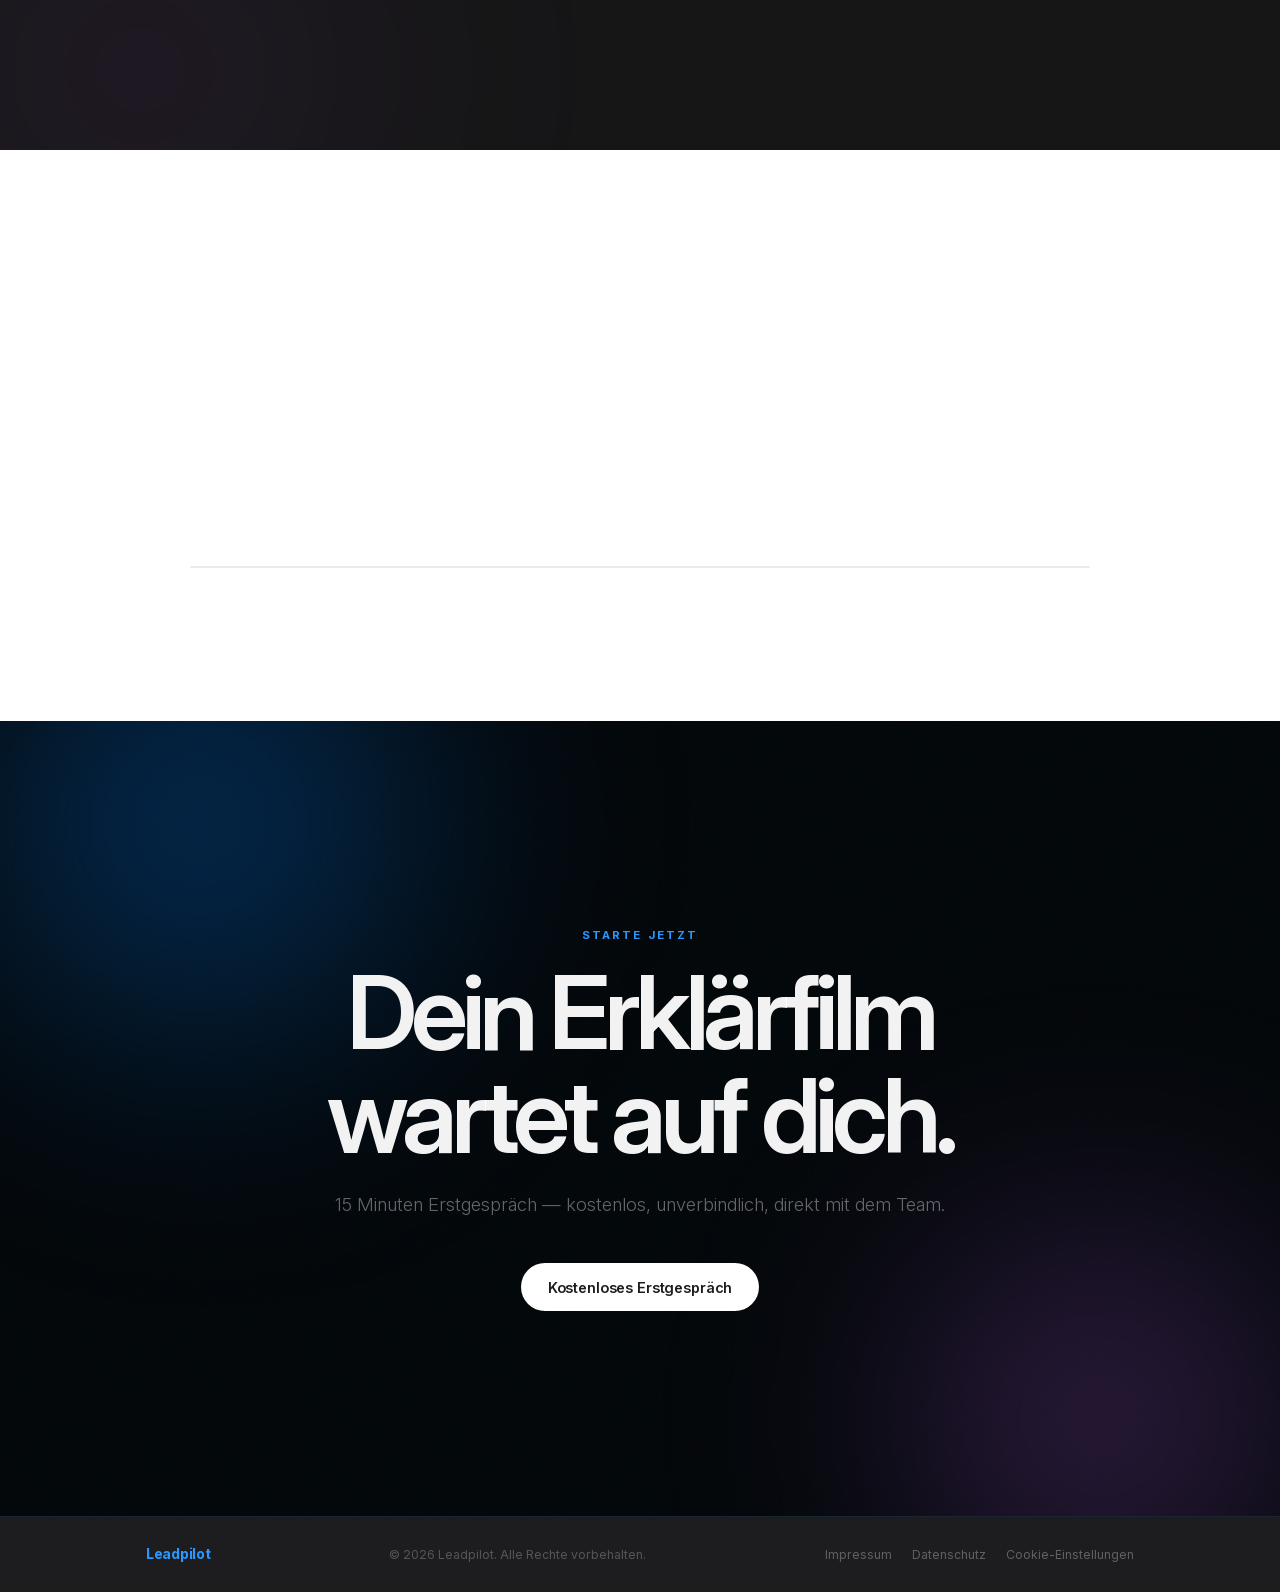
==== commit 0358b4de: "Hero bild" ====
--- a/index.html
+++ b/index.html
@@ -418,11 +418,8 @@
           <h2 class="section-title">Termin buchen.<br>Kostenlos &amp; unverbindlich.</h2>
         </div>
 
-          <!-- Calendly -->
-          <div class="contact__calendly">
-            <div class="calendly-inline-widget" data-url="https://calendly.com/leadpilot-de/30min?hide_gdpr_banner=1" style="min-width:320px;height:1050px;"></div>
-            <script type="text/javascript" src="https://assets.calendly.com/assets/external/widget.js" async></script>
-          </div>
+          <!-- Calendly — wird erst nach Cookie-Einwilligung geladen -->
+          <div class="contact__calendly" id="calendlyContainer"></div>
       </div>
     </section>
 
@@ -469,10 +466,25 @@
         <nav class="footer__nav" aria-label="Footer-Navigation">
           <a href="impressum.html">Impressum</a>
           <a href="datenschutz.html">Datenschutz</a>
+          <button class="footer__cookie-btn" id="cookieReset">Cookie-Einstellungen</button>
         </nav>
       </div>
     </div>
   </footer>
+
+  <!-- COOKIE BANNER -->
+  <div class="cookie-banner" id="cookieBanner" hidden aria-live="polite">
+    <div class="cookie-banner__inner">
+      <p class="cookie-banner__text">
+        Wir nutzen <strong>Calendly</strong> für die Terminbuchung. Dabei werden Daten an Server in den USA übertragen.
+        Mehr dazu in unserer <a href="datenschutz.html">Datenschutzerklärung</a>.
+      </p>
+      <div class="cookie-banner__actions">
+        <button class="cookie-banner__btn cookie-banner__btn--accept" id="cookieAccept">Akzeptieren</button>
+        <button class="cookie-banner__btn cookie-banner__btn--decline" id="cookieDecline">Ablehnen</button>
+      </div>
+    </div>
+  </div>
 
   <script src="js/main.js" defer></script>
 </body>
--- a/css/style.css
+++ b/css/style.css
@@ -1497,9 +1497,93 @@
 }
 .footer__brand { font-size: 0.88rem; font-weight: 700; letter-spacing: -0.02em; color: var(--c-blue-light); }
 .footer__copy  { font-size: 0.76rem; color: rgba(255,255,255,0.25); margin-inline: auto; }
-.footer__nav   { display: flex; gap: 1.25rem; }
+.footer__nav   { display: flex; gap: 1.25rem; align-items: center; }
 .footer__nav a { font-size: 0.76rem; color: rgba(255,255,255,0.3); transition: color var(--t-xs); }
 .footer__nav a:hover { color: var(--c-blue-light); }
+.footer__cookie-btn {
+  font-size: 0.76rem;
+  color: rgba(255,255,255,0.3);
+  background: none;
+  border: none;
+  cursor: pointer;
+  padding: 0;
+  font-family: var(--font);
+  transition: color var(--t-xs);
+}
+.footer__cookie-btn:hover { color: var(--c-blue-light); }
+
+/* ── Cookie Banner ── */
+.cookie-banner {
+  position: fixed;
+  bottom: 1.5rem;
+  left: 50%;
+  transform: translateX(-50%) translateY(calc(100% + 2rem));
+  z-index: 2000;
+  width: min(600px, calc(100vw - 2rem));
+  background: rgba(29,29,31,0.92);
+  backdrop-filter: blur(20px);
+  -webkit-backdrop-filter: blur(20px);
+  border: 1px solid rgba(255,255,255,0.1);
+  border-radius: var(--r-xl);
+  box-shadow: 0 24px 64px rgba(0,0,0,0.5);
+  transition: transform 0.45s var(--ease-out), opacity 0.35s ease;
+  opacity: 0;
+}
+.cookie-banner[hidden] { display: none; }
+.cookie-banner.is-visible {
+  transform: translateX(-50%) translateY(0);
+  opacity: 1;
+}
+.cookie-banner__inner {
+  display: flex;
+  align-items: center;
+  gap: 1.25rem;
+  padding: 1.1rem 1.5rem;
+  flex-wrap: wrap;
+}
+.cookie-banner__text {
+  flex: 1;
+  min-width: 200px;
+  font-size: 0.85rem;
+  color: rgba(255,255,255,0.65);
+  line-height: 1.5;
+  margin: 0;
+}
+.cookie-banner__text strong { color: rgba(255,255,255,0.9); }
+.cookie-banner__text a { color: var(--c-blue-light); text-decoration: none; }
+.cookie-banner__text a:hover { text-decoration: underline; }
+.cookie-banner__actions { display: flex; gap: 0.625rem; flex-shrink: 0; }
+.cookie-banner__btn {
+  padding: 0.5rem 1.1rem;
+  border-radius: 980px;
+  font-size: 0.82rem;
+  font-weight: 600;
+  font-family: var(--font);
+  cursor: pointer;
+  border: none;
+  transition: opacity 0.2s;
+}
+.cookie-banner__btn:hover { opacity: 0.85; }
+.cookie-banner__btn--accept {
+  background: var(--c-blue);
+  color: #fff;
+}
+.cookie-banner__btn--decline {
+  background: rgba(255,255,255,0.1);
+  color: rgba(255,255,255,0.7);
+}
+
+/* Calendly declined placeholder */
+.cookie-declined {
+  text-align: center;
+  padding: 3rem 2rem;
+  background: var(--c-off-white);
+  border-radius: var(--r-xl);
+  border: 1px solid var(--c-gray-2);
+}
+.cookie-declined p { color: var(--c-gray-4); margin-bottom: 0.5rem; }
+.cookie-declined a { color: var(--c-blue); }
+.cookie-declined .btn { margin-top: 1.25rem; }
 
 /* ═══════════════════════════════════════════════════════════════
    RESPONSIVE
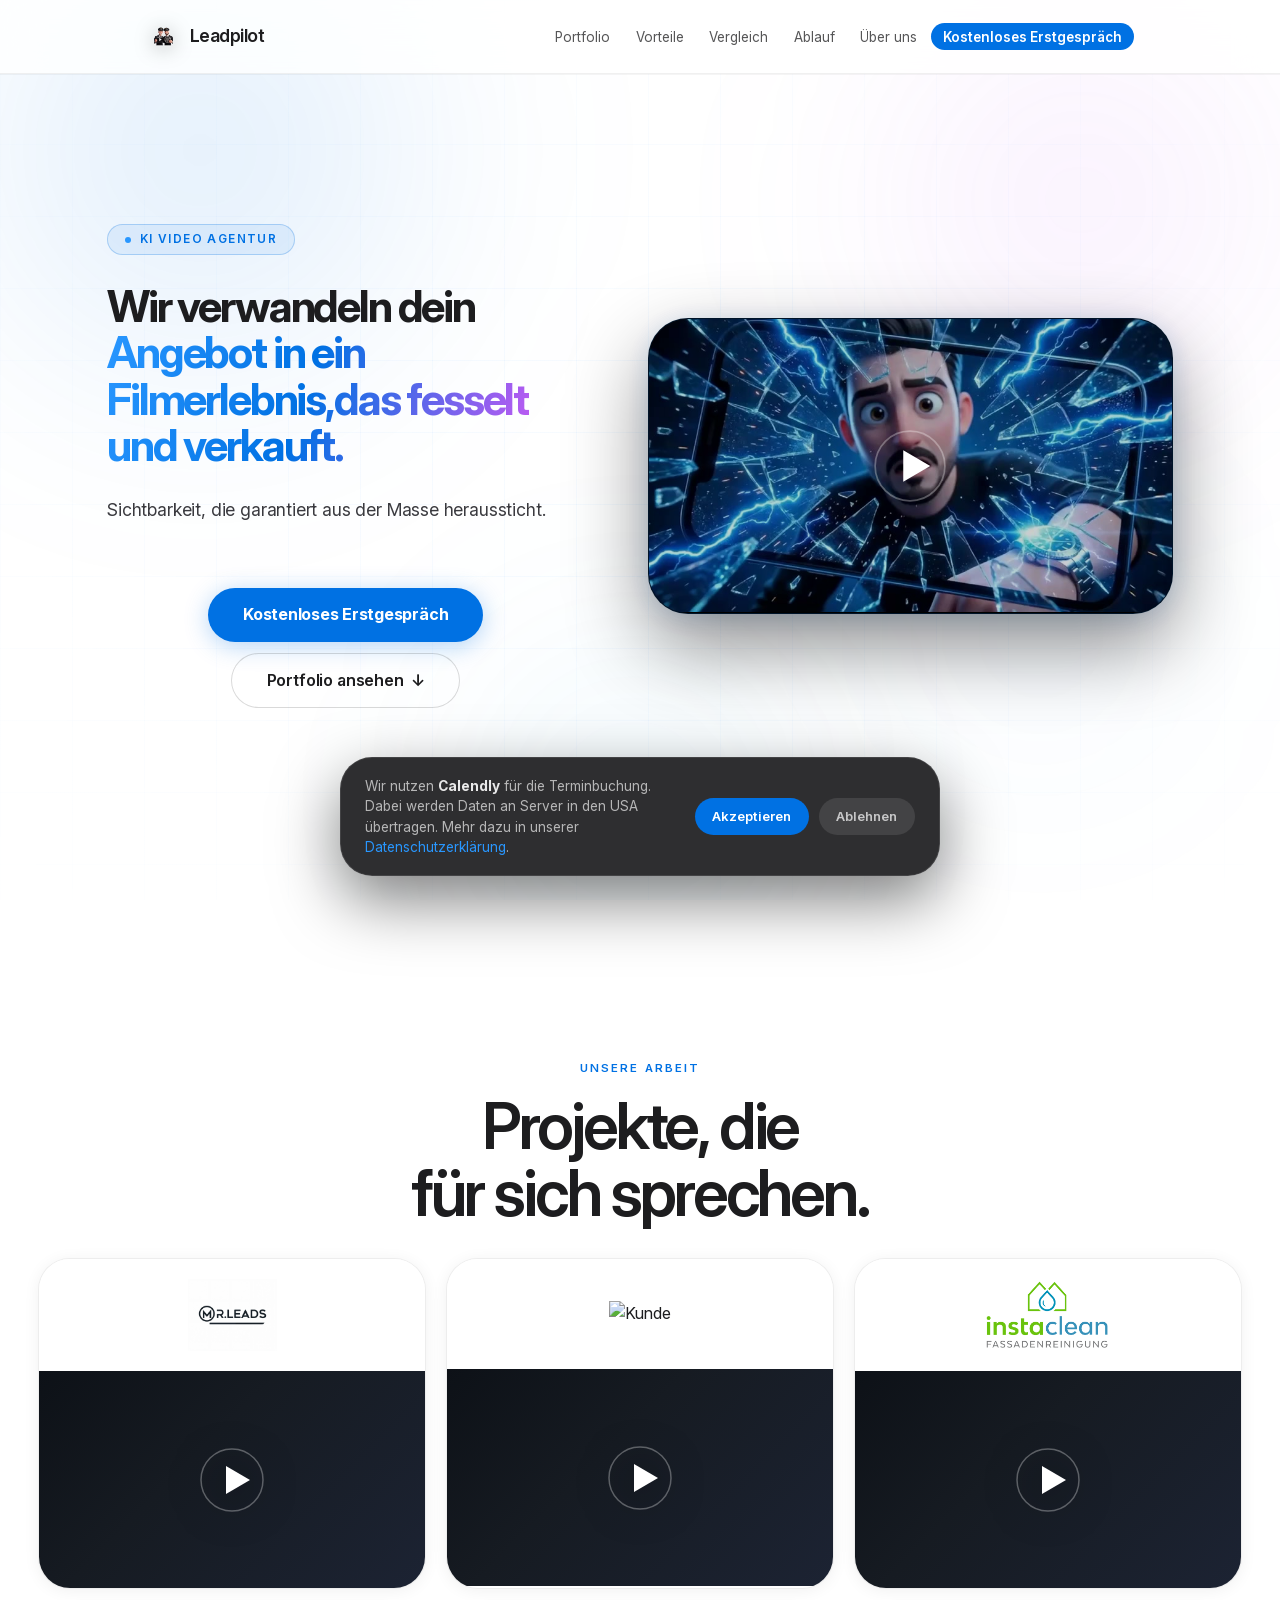
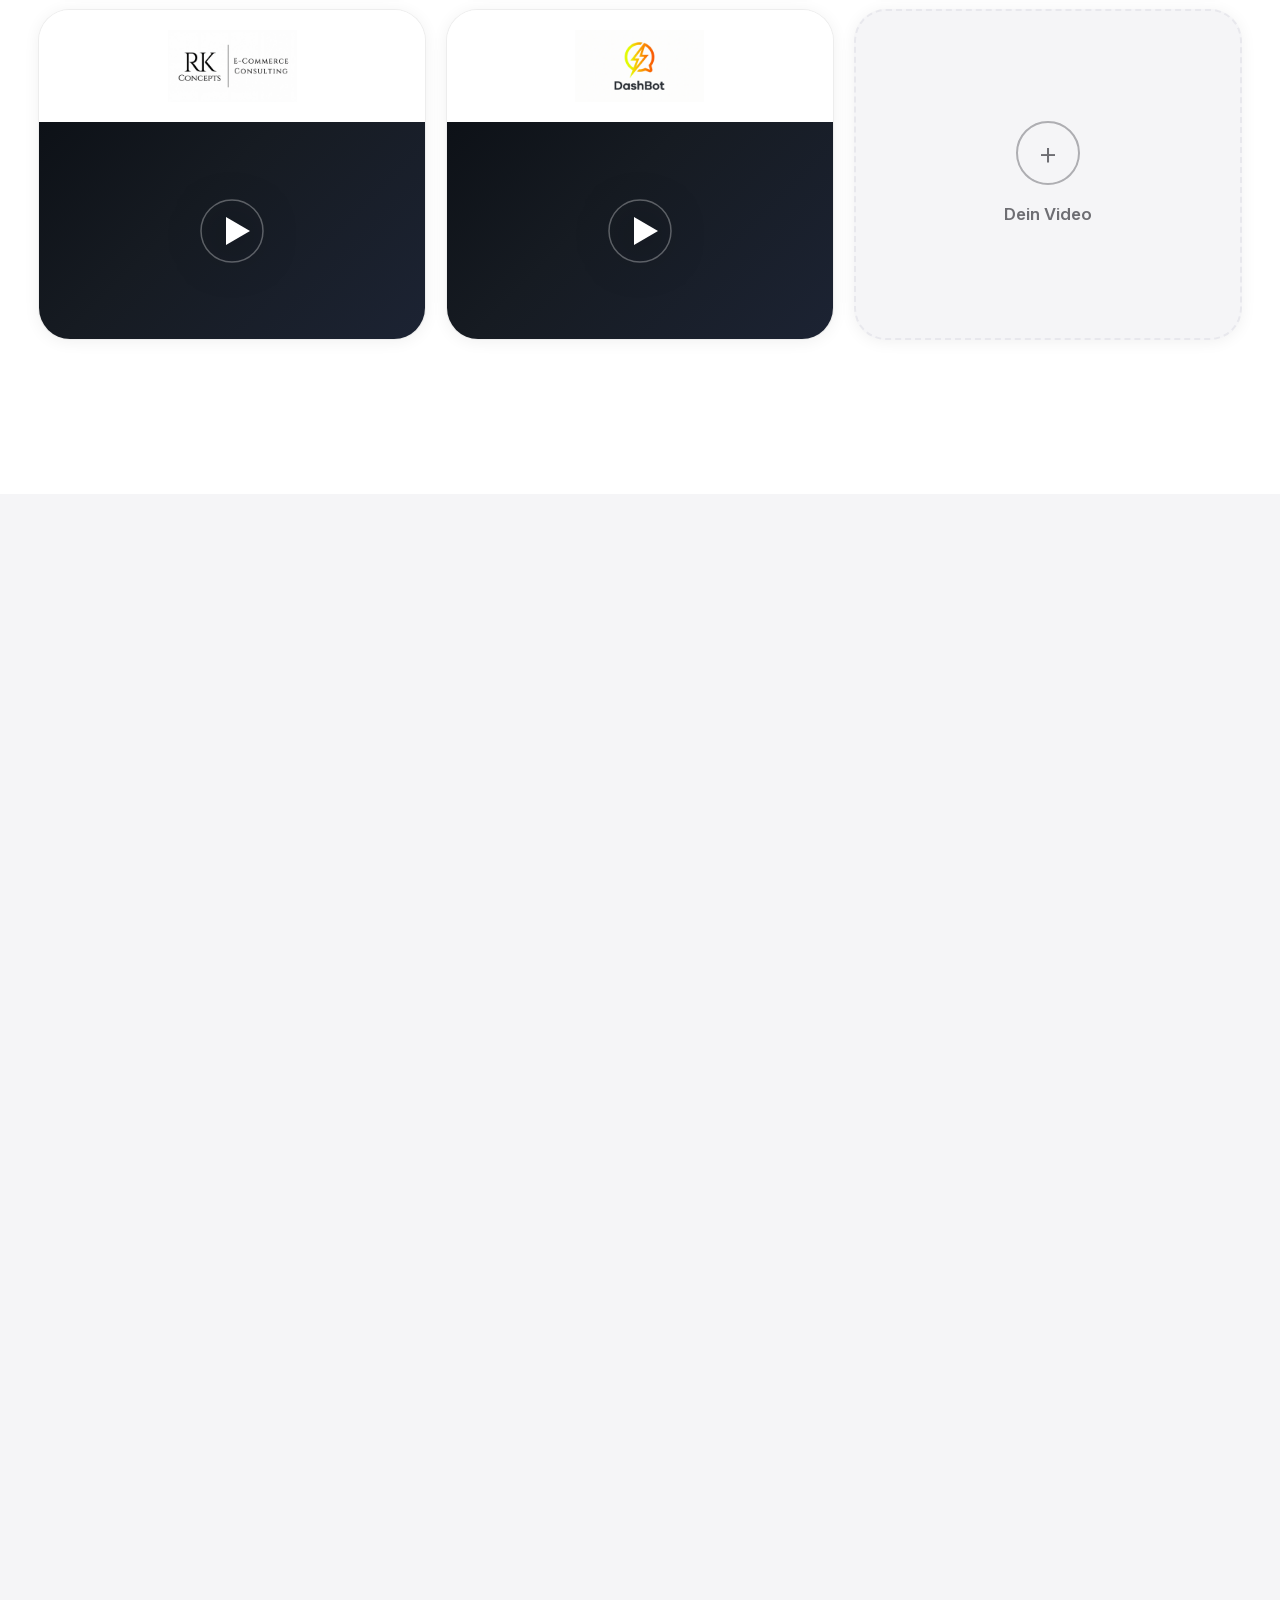
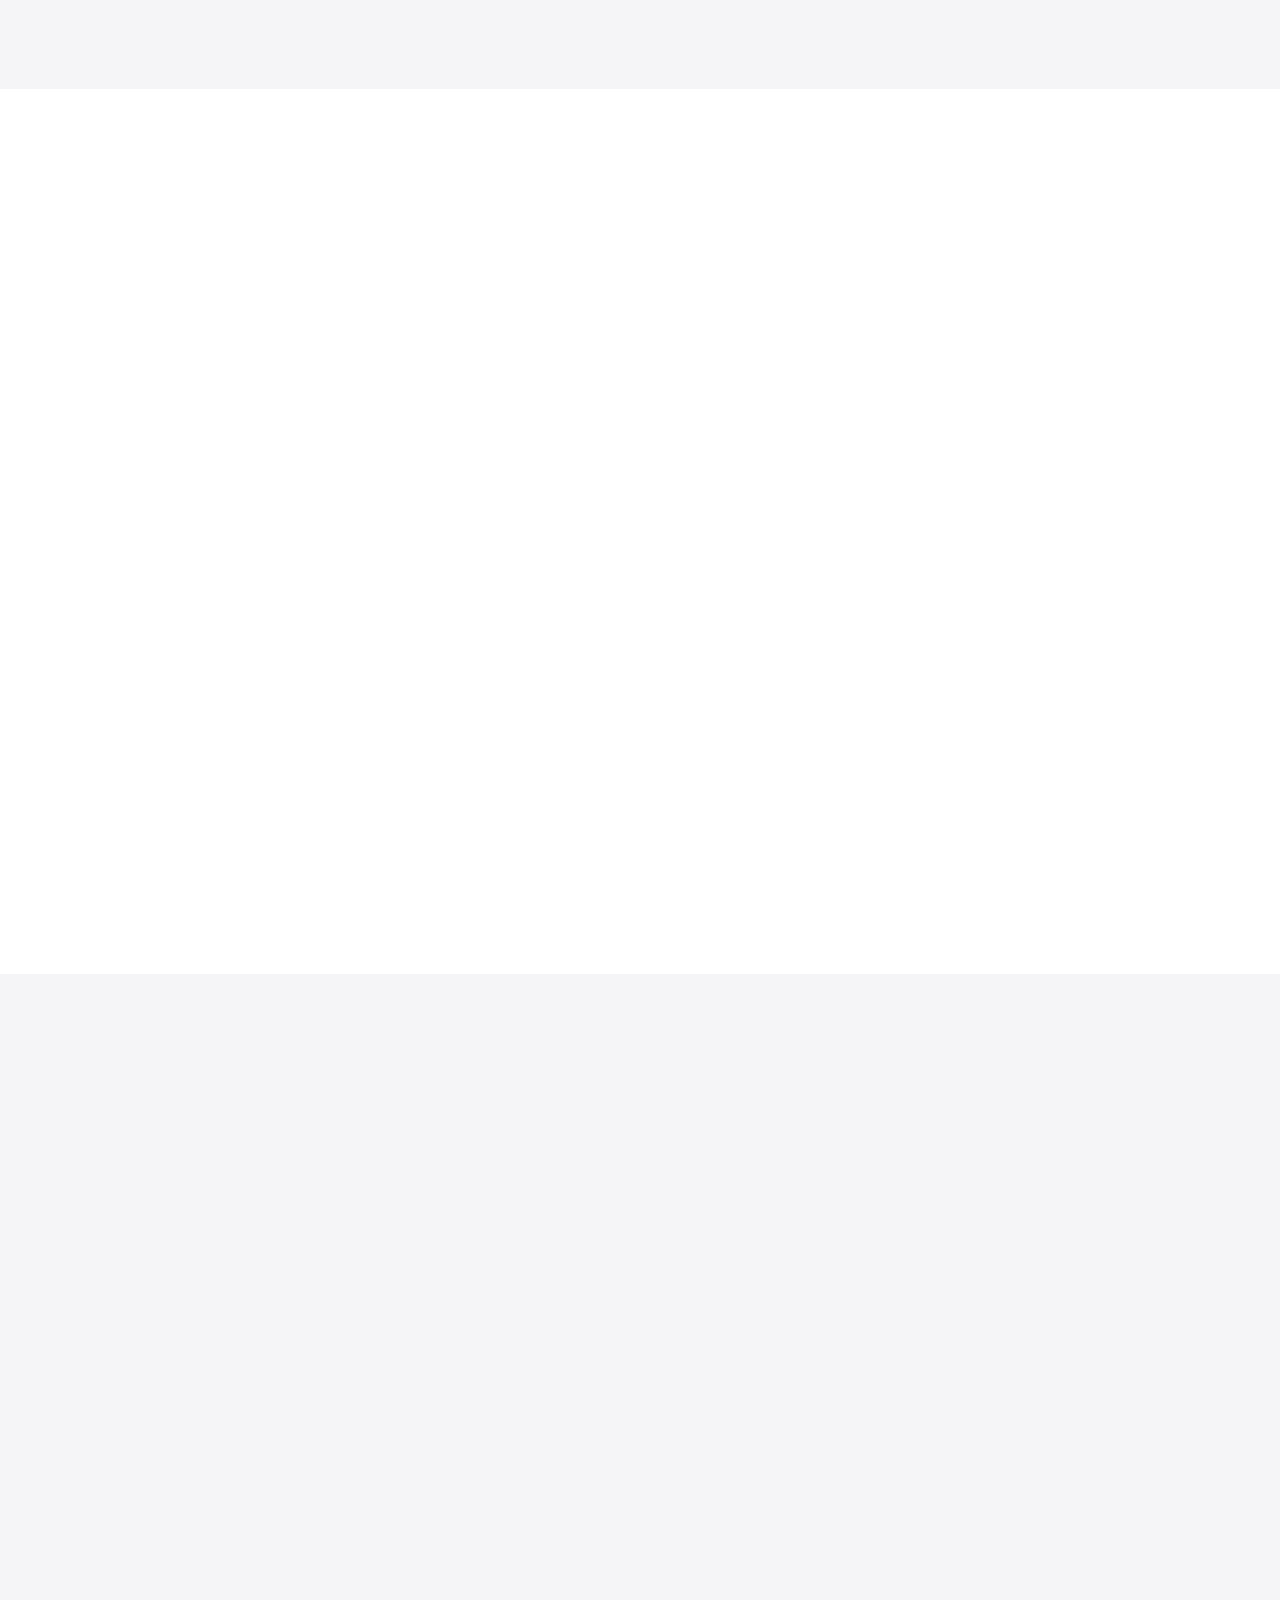
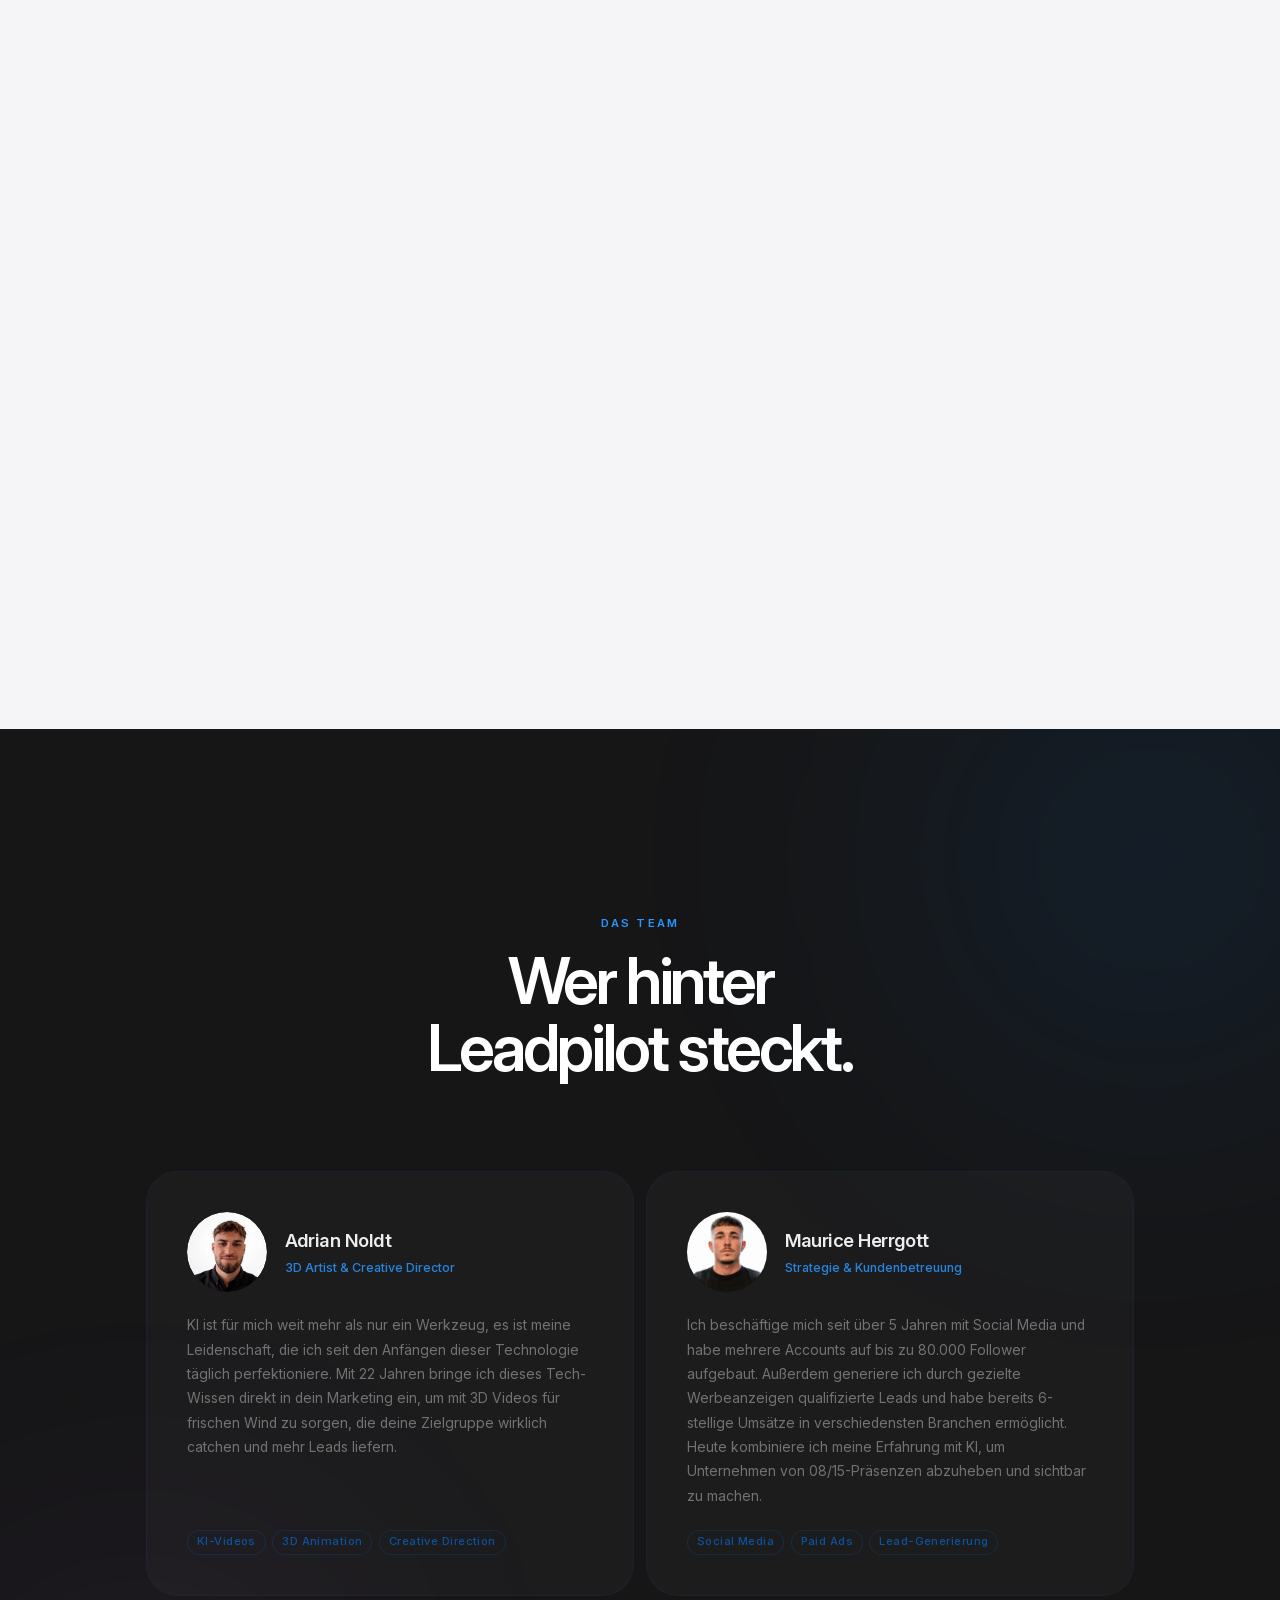
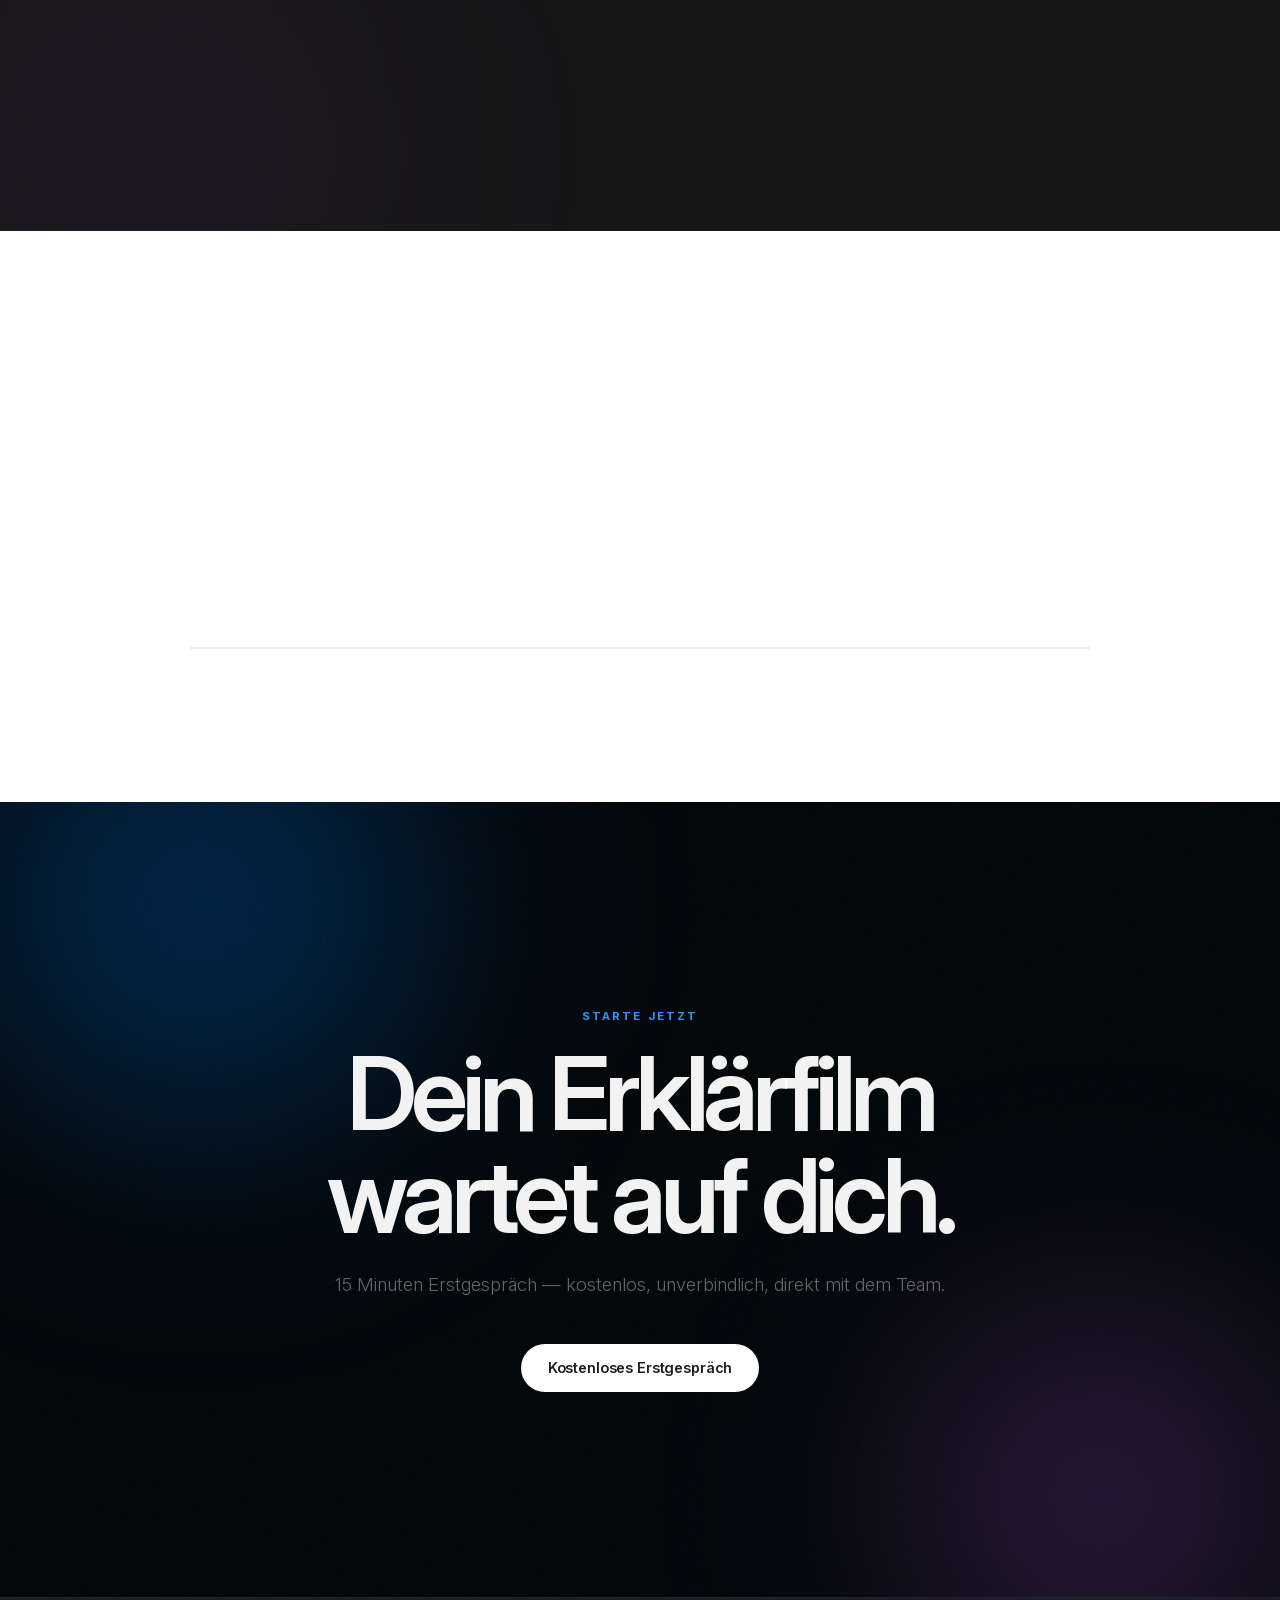
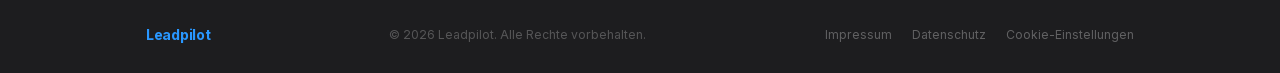
==== commit 70758eef: "Hero bild" ====
--- a/index.html
+++ b/index.html
@@ -115,7 +115,7 @@
 
           <article class="video-card reveal">
             <div class="video-card__logo-wrap">
-              <img class="video-card__logo-img" src="assets/images/Logo1.png" alt="Kunde">
+              <img class="video-card__logo-img" src="assets/images/MR LEADS neu.png" alt="MR Leads">
             </div>
             <div class="video-card__media">
               <video class="video-card__video" src="assets/videos/portfolio-4.mp4" preload="metadata" playsinline></video>
--- a/css/style.css
+++ b/css/style.css
@@ -648,6 +648,10 @@
   padding-block: clamp(6rem, 12vw, 10rem);
   padding-bottom: clamp(6rem, 12vw, 10rem);
 }
+.portfolio .container {
+  max-width: 100%;
+  padding-inline: clamp(1rem, 3vw, 3rem);
+}
 
 .portfolio__grid {
   display: grid;
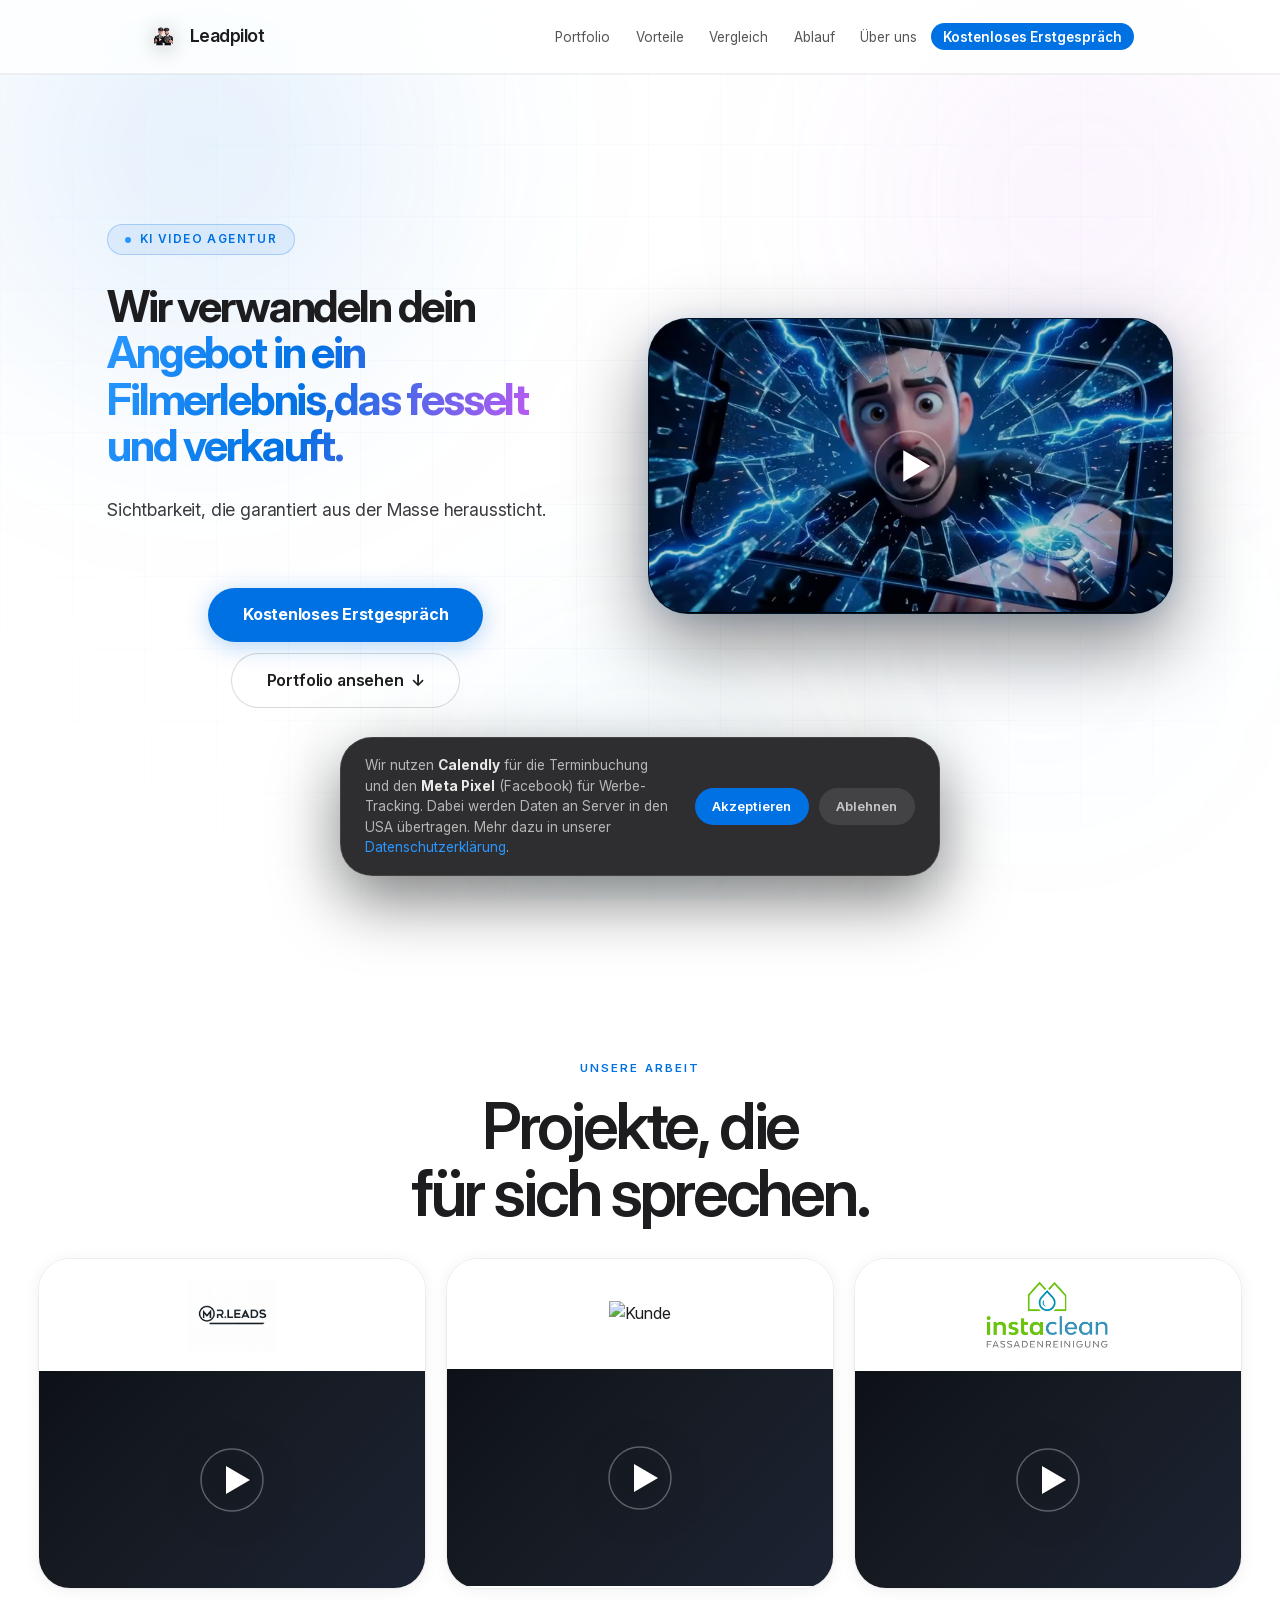
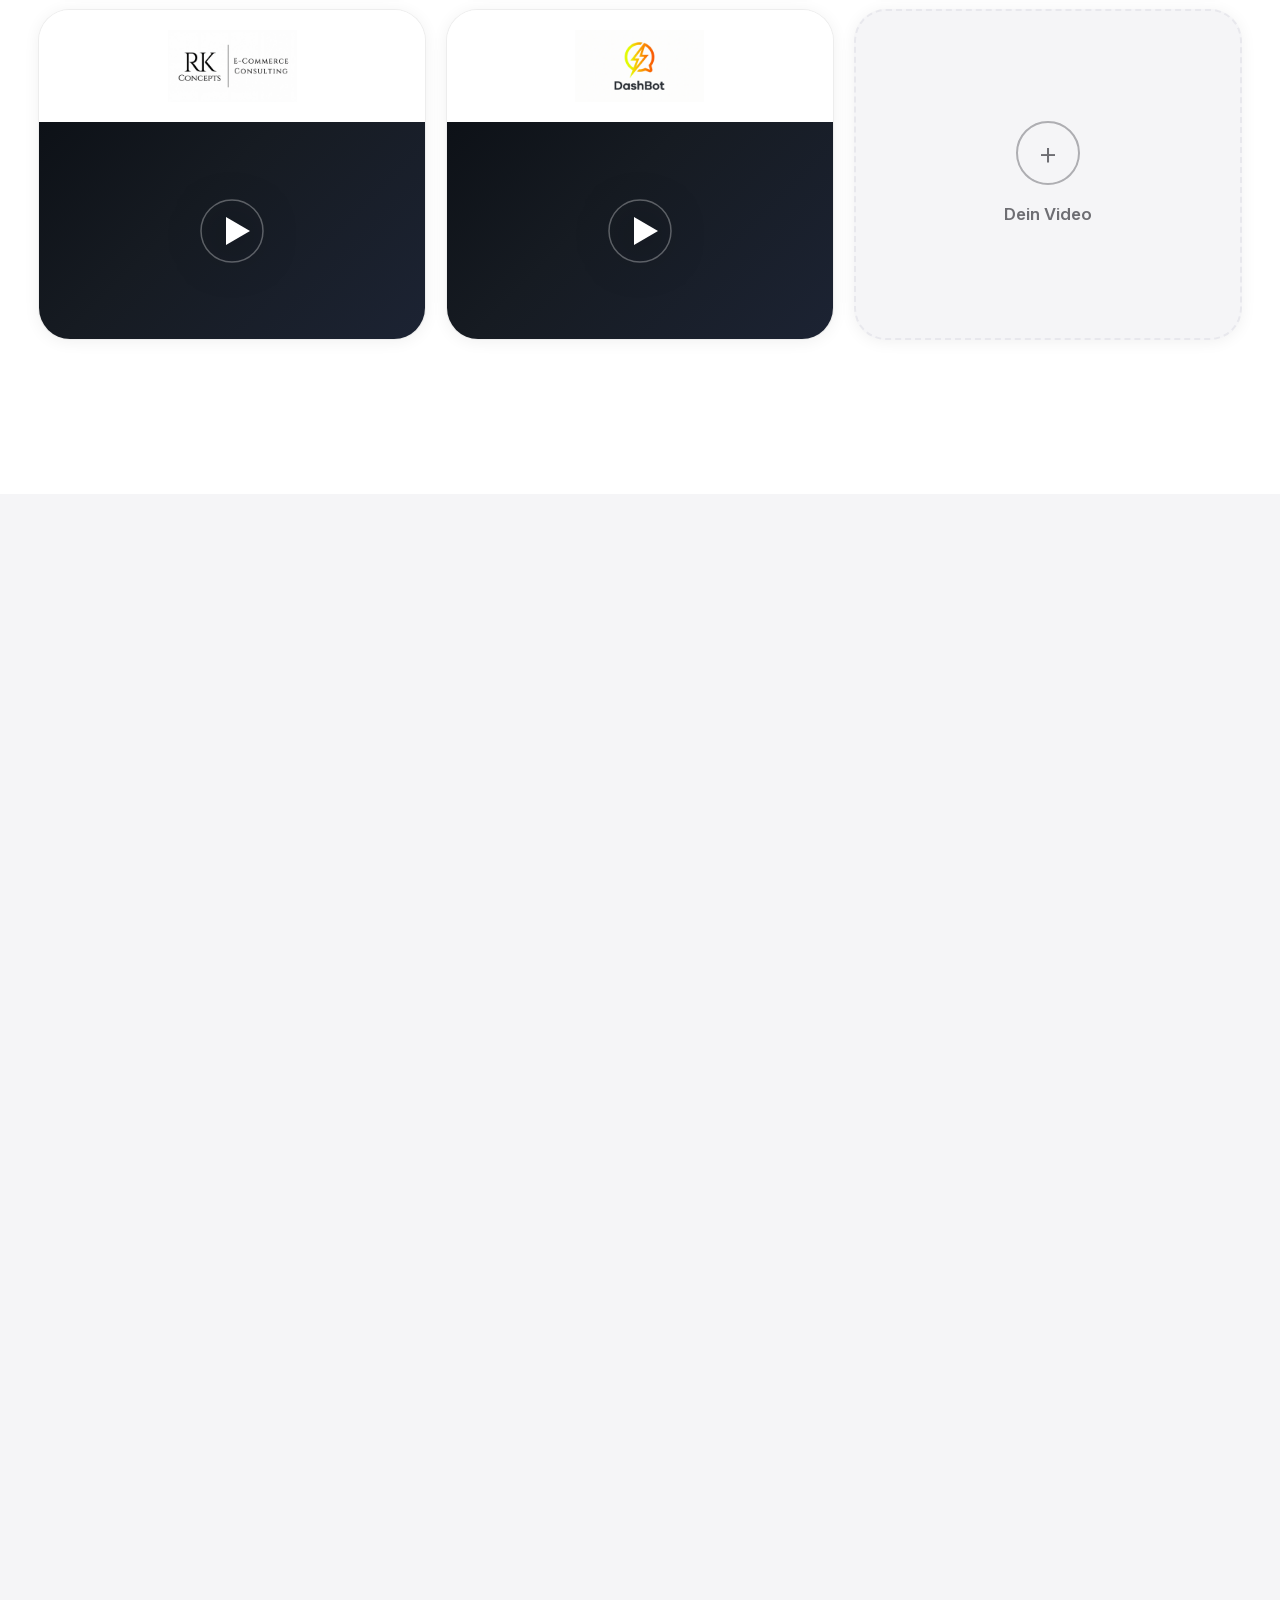
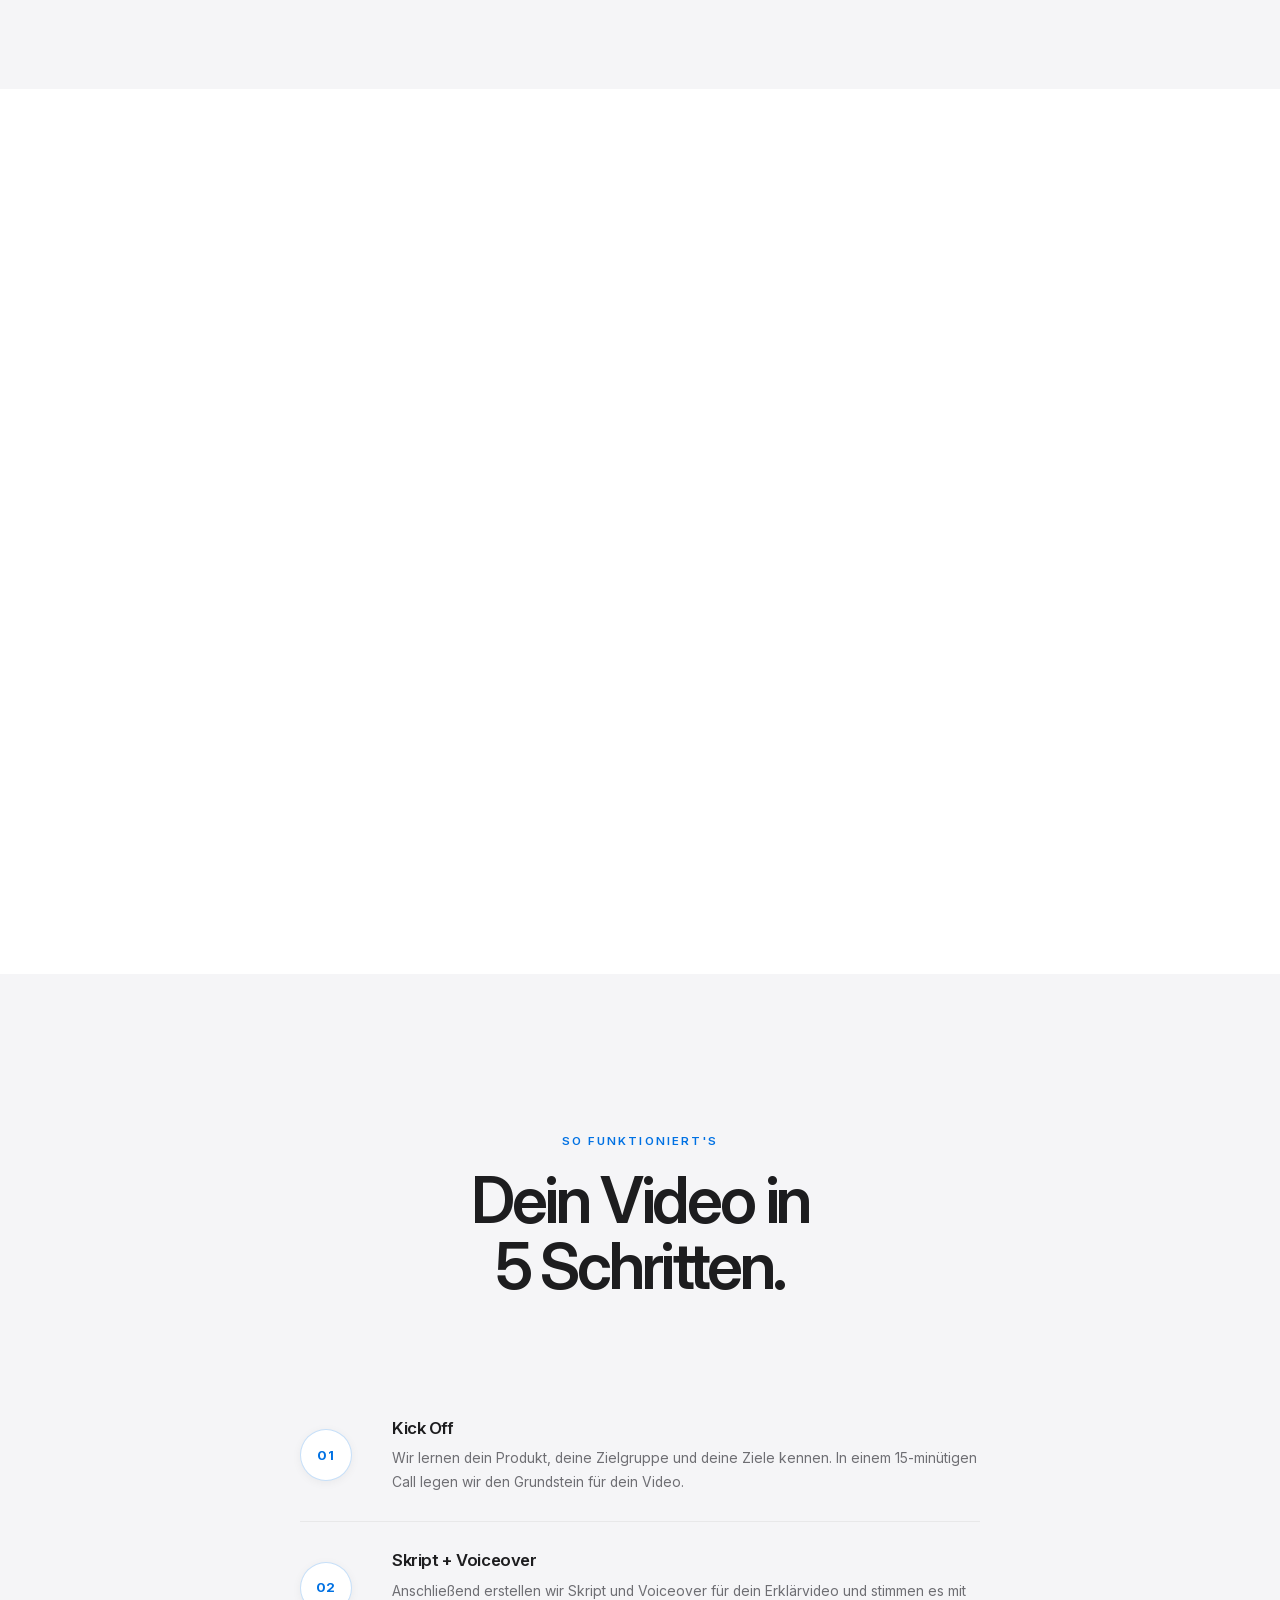
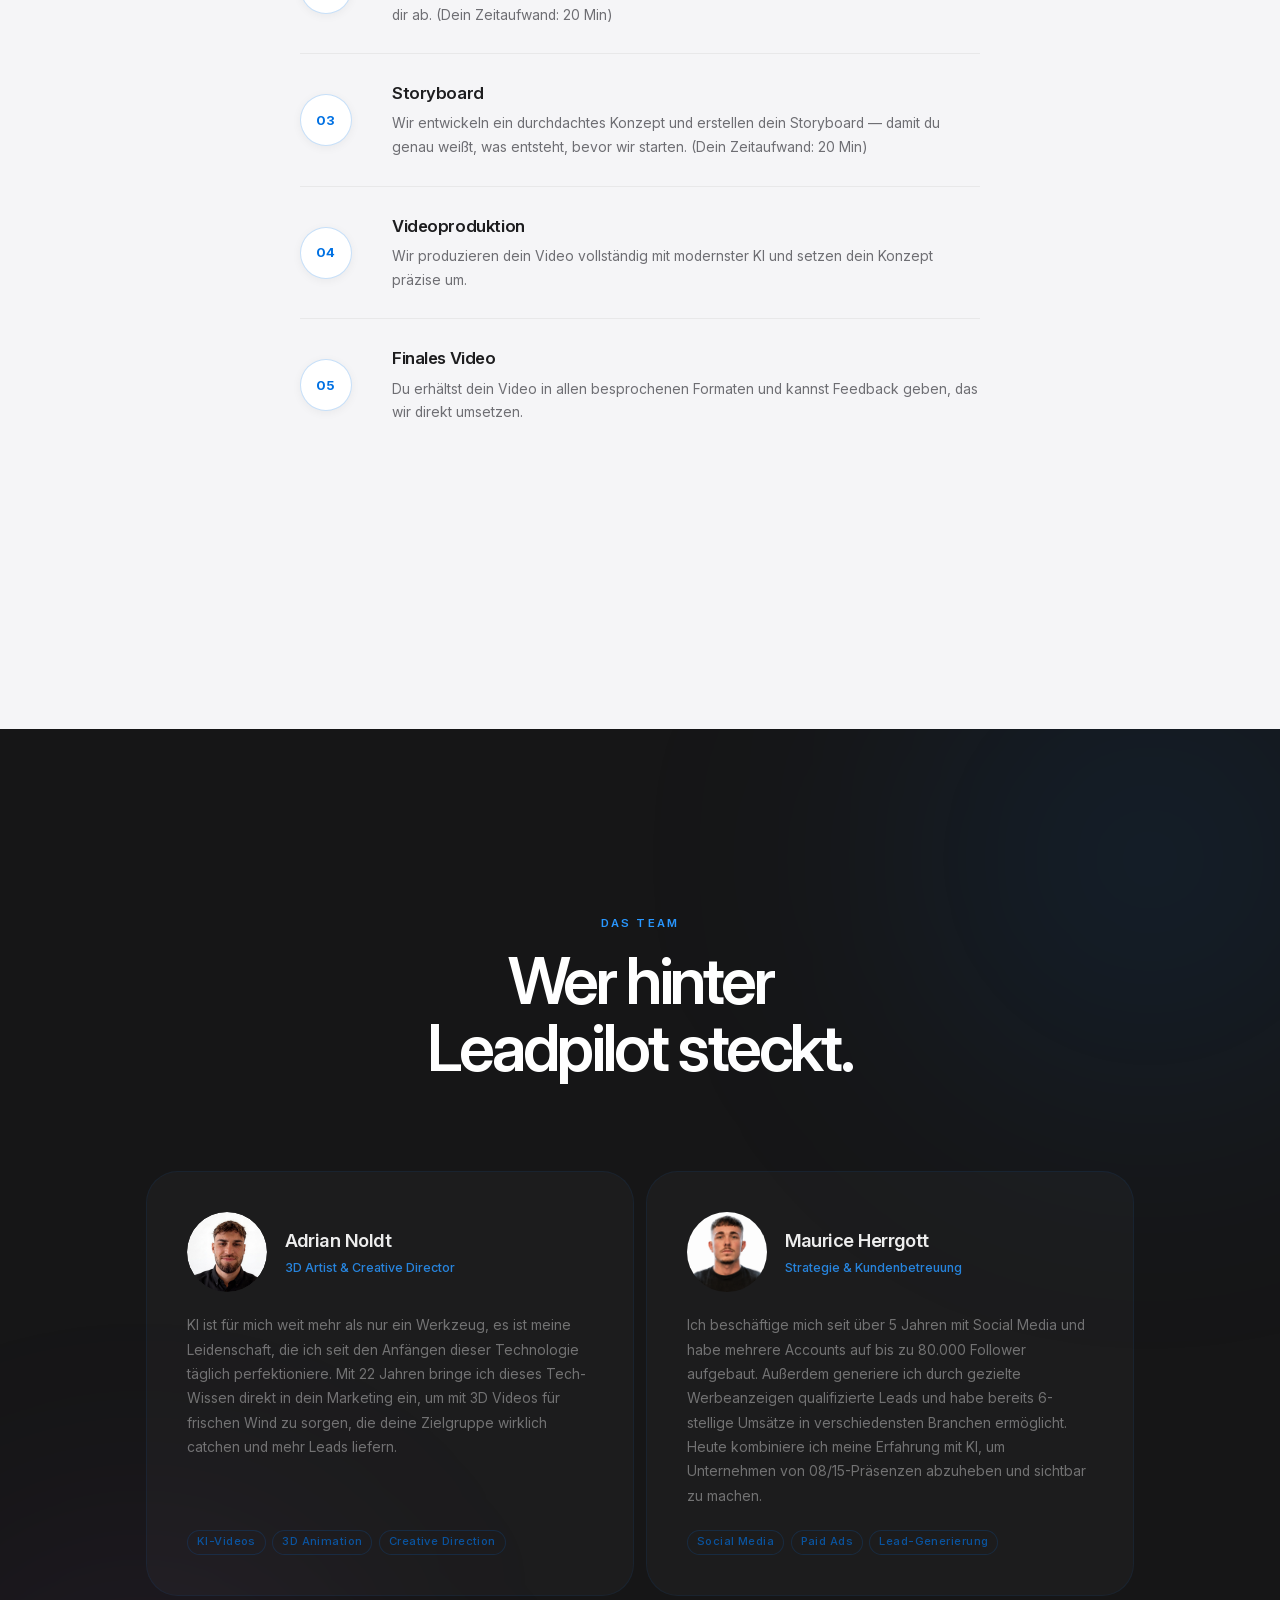
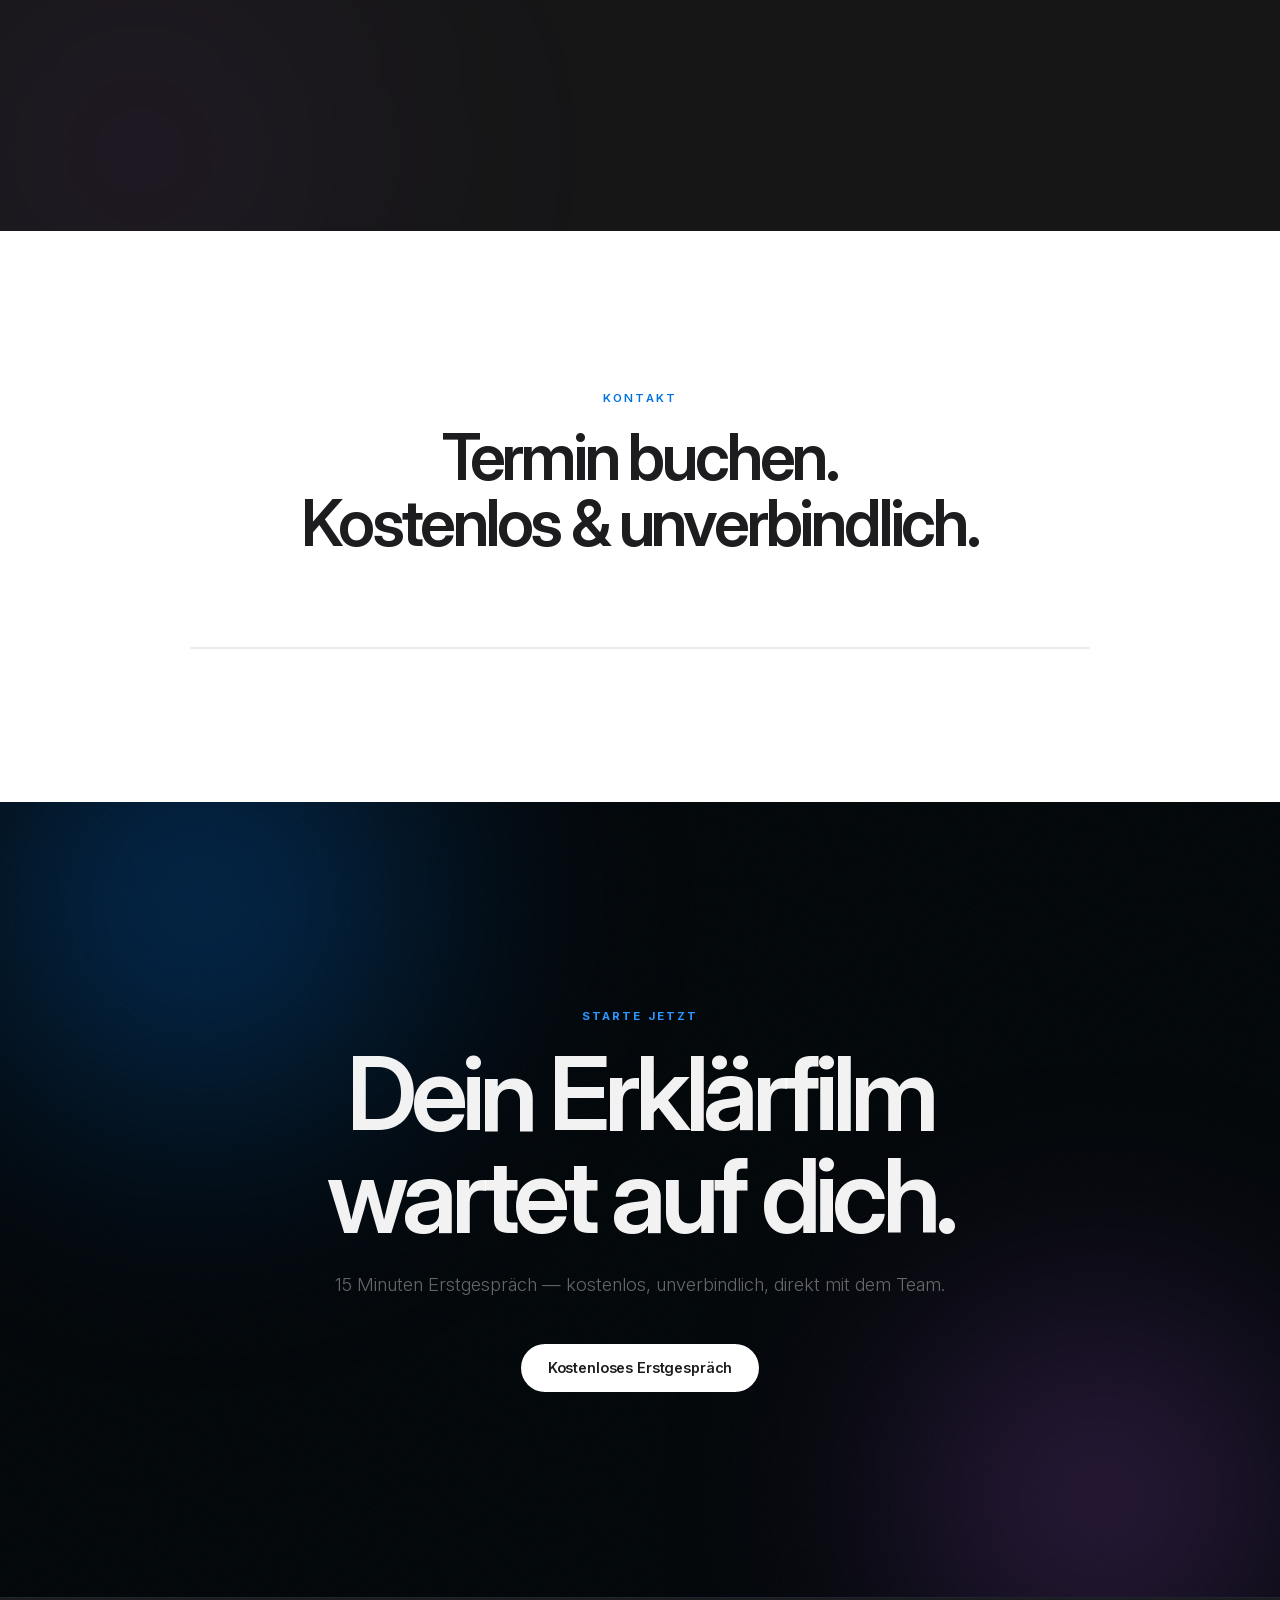
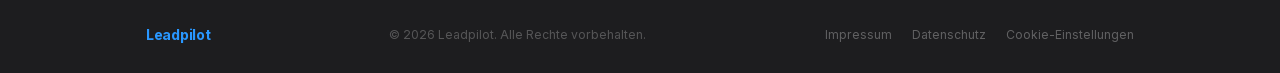
==== commit d86c9aef: "Hero bild" ====
--- a/index.html
+++ b/index.html
@@ -1,6 +1,16 @@
 <!DOCTYPE html>
 <html lang="de">
 <head>
+  <!-- Meta Pixel Stub — wird erst nach Cookie-Einwilligung initialisiert -->
+  <script>
+  !function(f,b,e,v,n,t,s)
+  {if(f.fbq)return;n=f.fbq=function(){n.callMethod?
+  n.callMethod.apply(n,arguments):n.queue.push(arguments)};
+  if(!f._fbq)f._fbq=n;n.push=n;n.loaded=!0;n.version='2.0';
+  n.queue=[];}(window, document,'script',
+  'https://connect.facebook.net/en_US/fbevents.js');
+  </script>
+  <!-- End Meta Pixel Stub -->
   <meta charset="UTF-8">
   <meta name="viewport" content="width=device-width, initial-scale=1.0">
   <title>Leadpilot — KI-Erklärvideos, die fesseln und verkaufen</title>
@@ -476,7 +486,7 @@
   <div class="cookie-banner" id="cookieBanner" hidden aria-live="polite">
     <div class="cookie-banner__inner">
       <p class="cookie-banner__text">
-        Wir nutzen <strong>Calendly</strong> für die Terminbuchung. Dabei werden Daten an Server in den USA übertragen.
+        Wir nutzen <strong>Calendly</strong> für die Terminbuchung und den <strong>Meta Pixel</strong> (Facebook) für Werbe-Tracking. Dabei werden Daten an Server in den USA übertragen.
         Mehr dazu in unserer <a href="datenschutz.html">Datenschutzerklärung</a>.
       </p>
       <div class="cookie-banner__actions">
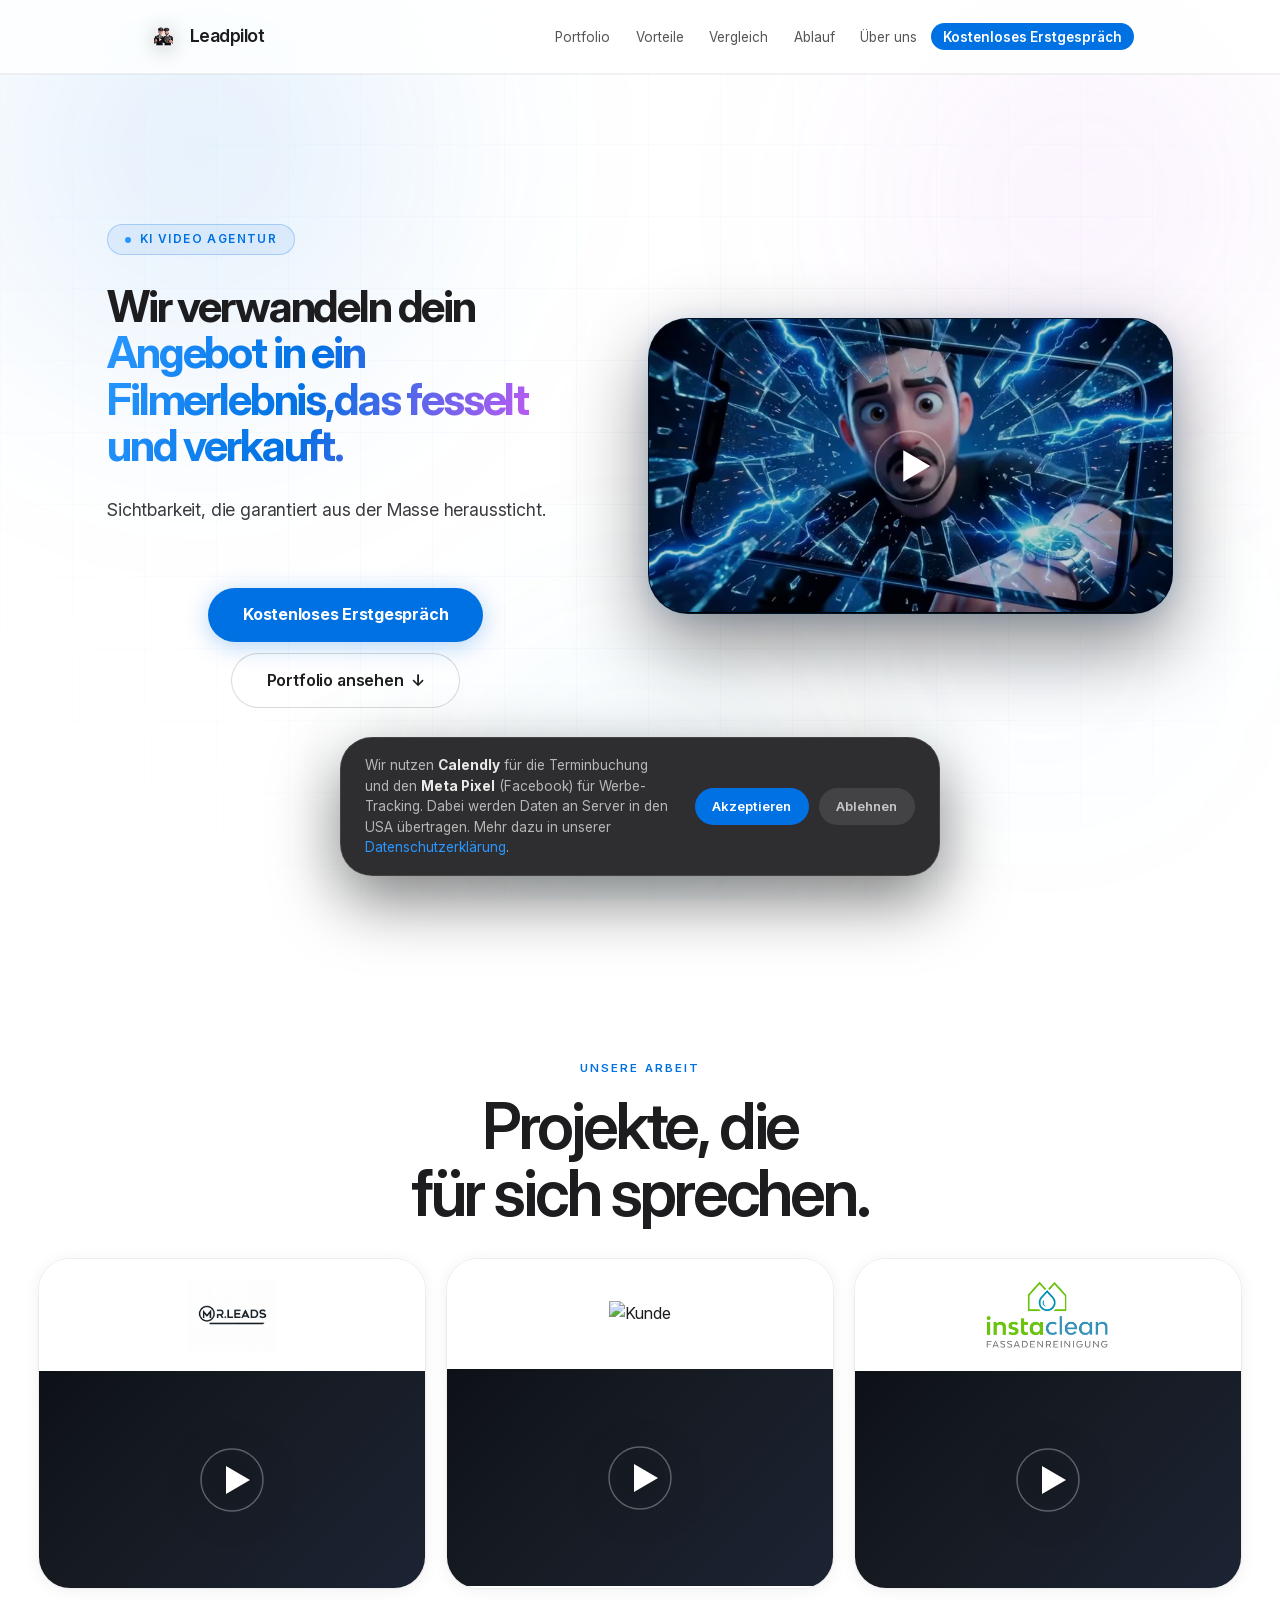
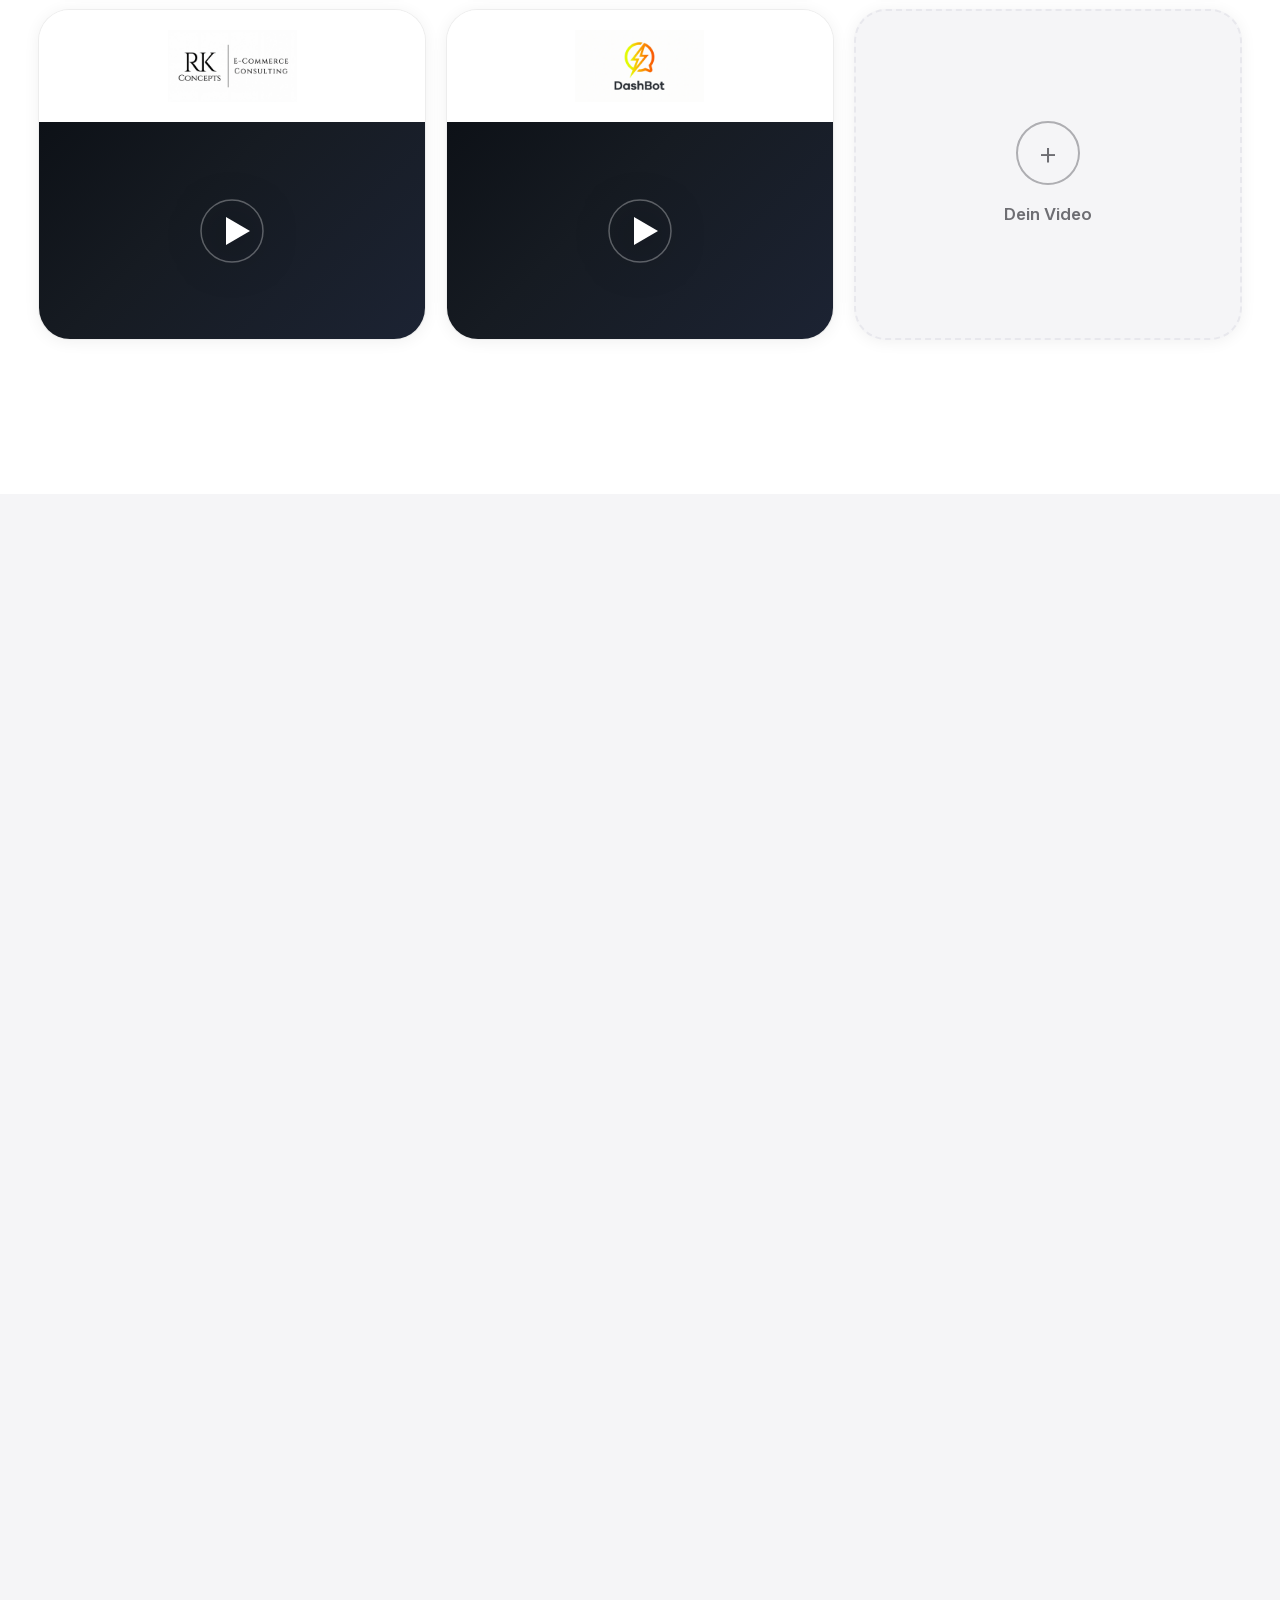
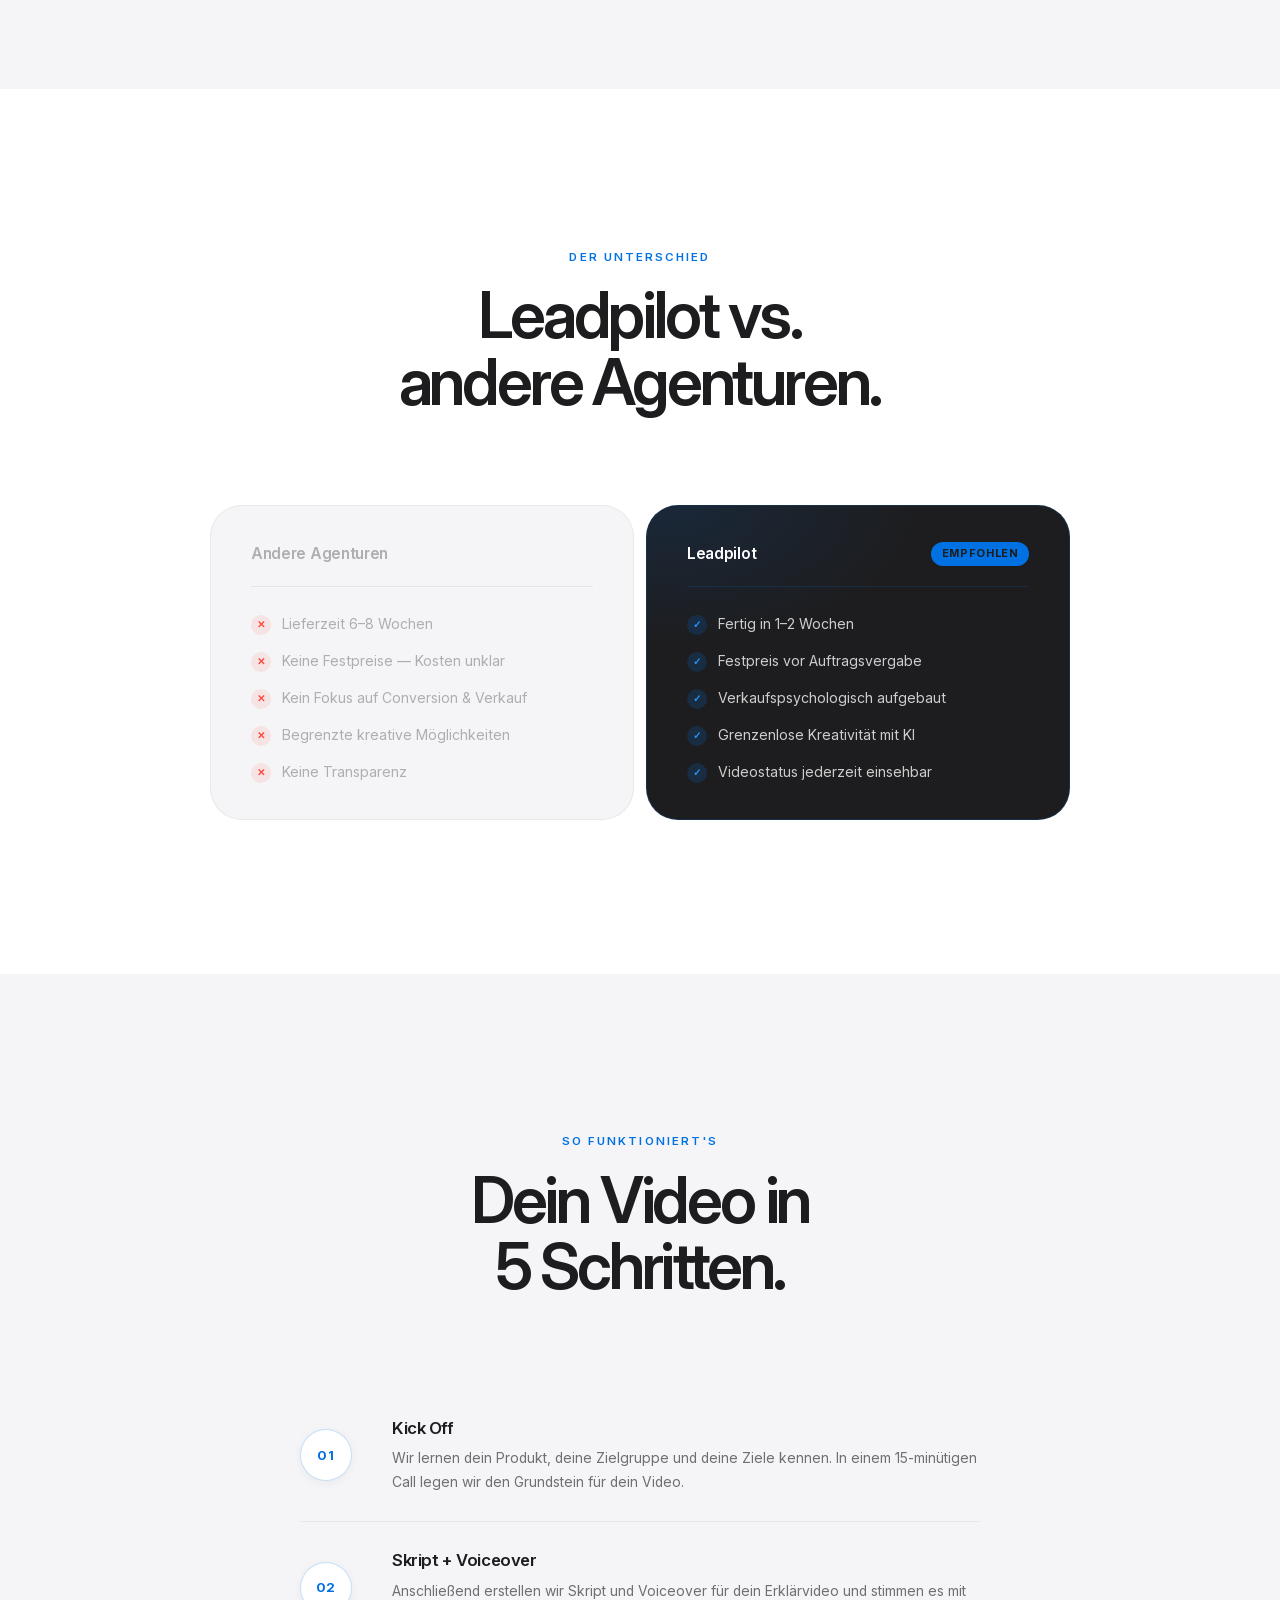
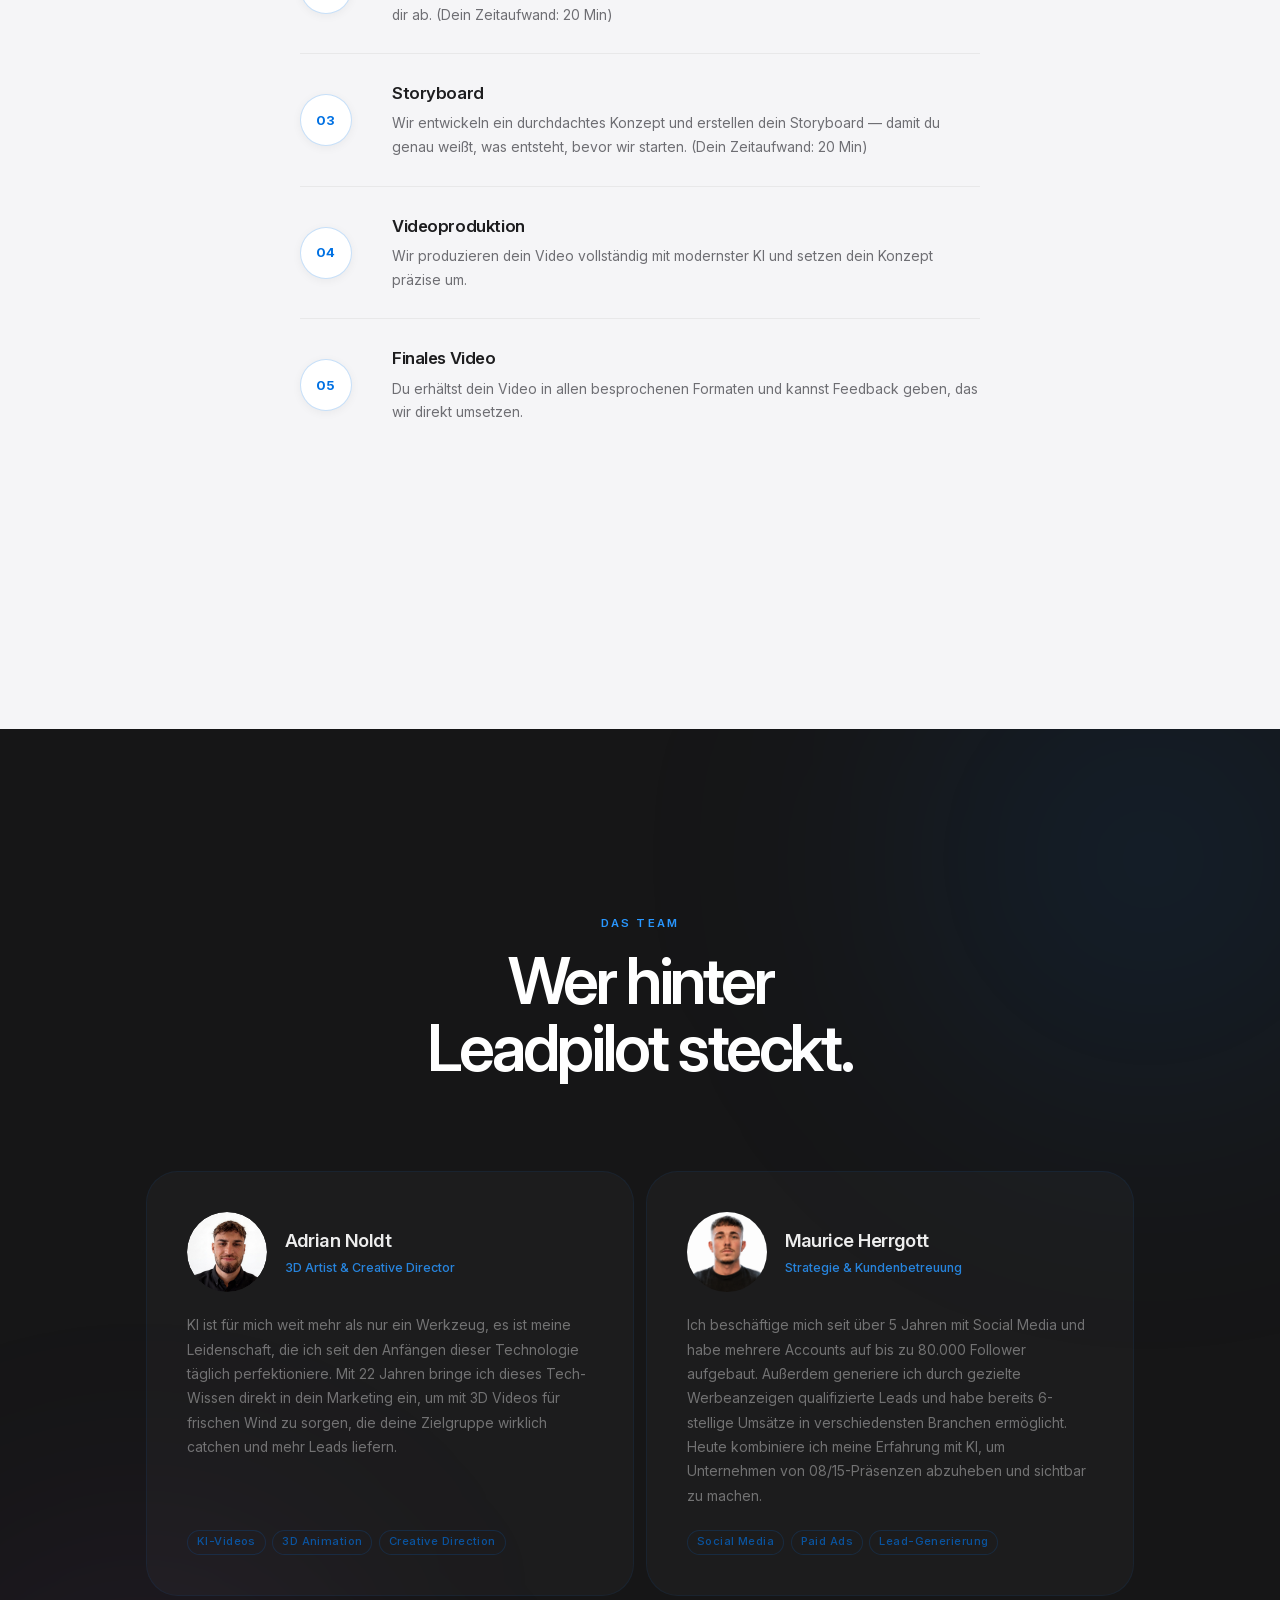
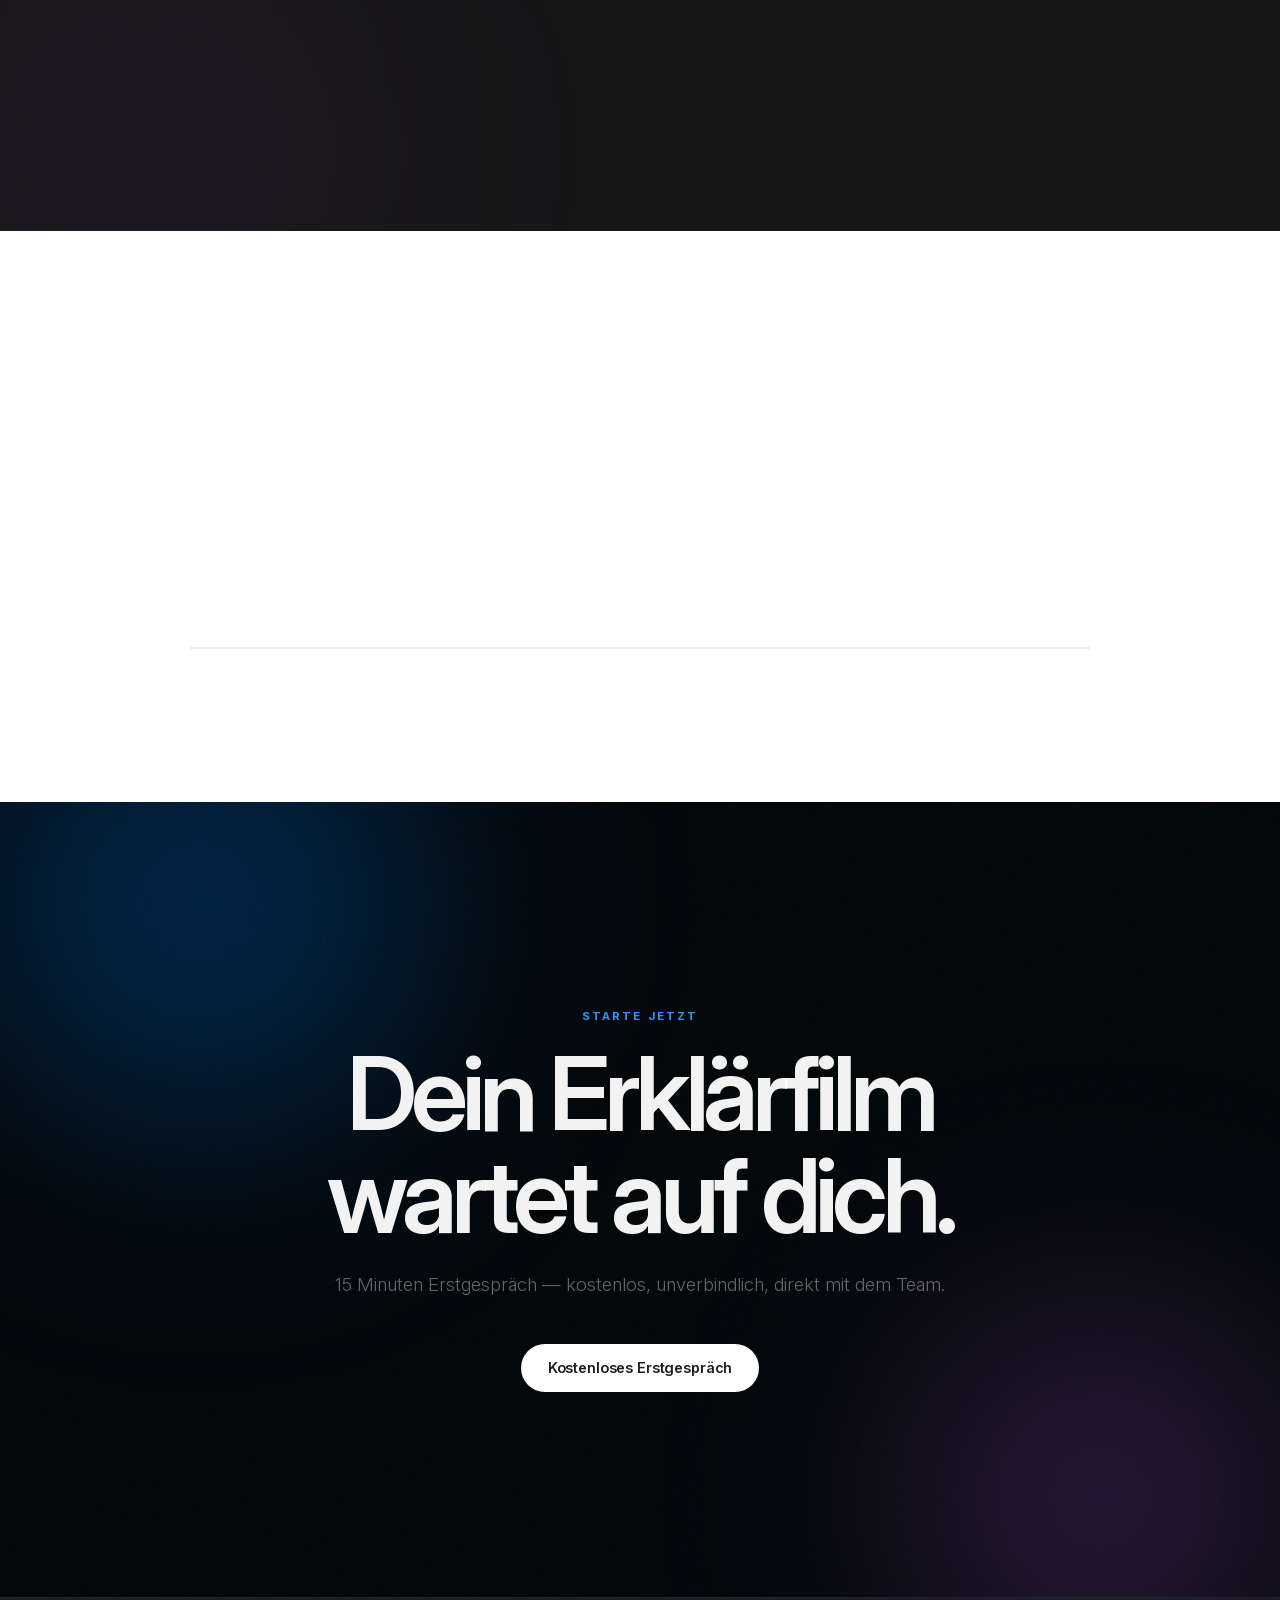
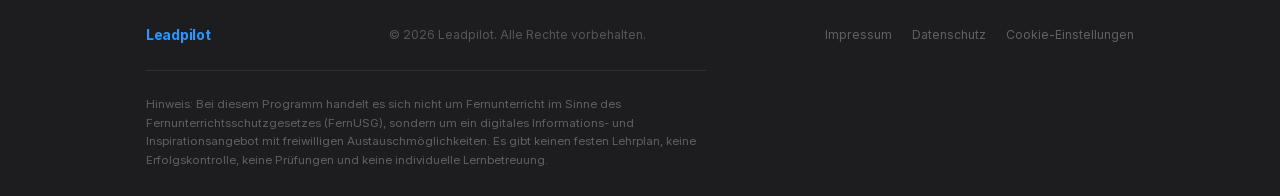
==== commit 03f8321c: "footer text" ====
--- a/index.html
+++ b/index.html
@@ -479,6 +479,9 @@
           <button class="footer__cookie-btn" id="cookieReset">Cookie-Einstellungen</button>
         </nav>
       </div>
+      <p class="footer__disclaimer">
+        Hinweis: Bei diesem Programm handelt es sich nicht um Fernunterricht im Sinne des Fernunterrichtsschutzgesetzes (FernUSG), sondern um ein digitales Informations- und Inspirationsangebot mit freiwilligen Austauschmöglichkeiten. Es gibt keinen festen Lehrplan, keine Erfolgskontrolle, keine Prüfungen und keine individuelle Lernbetreuung.
+      </p>
     </div>
   </footer>
 
--- a/css/style.css
+++ b/css/style.css
@@ -1501,6 +1501,15 @@
 }
 .footer__brand { font-size: 0.88rem; font-weight: 700; letter-spacing: -0.02em; color: var(--c-blue-light); }
 .footer__copy  { font-size: 0.76rem; color: rgba(255,255,255,0.25); margin-inline: auto; }
+.footer__disclaimer {
+  margin-top: 1.5rem;
+  padding-top: 1.5rem;
+  border-top: 1px solid rgba(255,255,255,0.08);
+  font-size: 0.72rem;
+  line-height: 1.6;
+  color: rgba(255,255,255,0.3);
+  max-width: 70ch;
+}
 .footer__nav   { display: flex; gap: 1.25rem; align-items: center; }
 .footer__nav a { font-size: 0.76rem; color: rgba(255,255,255,0.3); transition: color var(--t-xs); }
 .footer__nav a:hover { color: var(--c-blue-light); }
